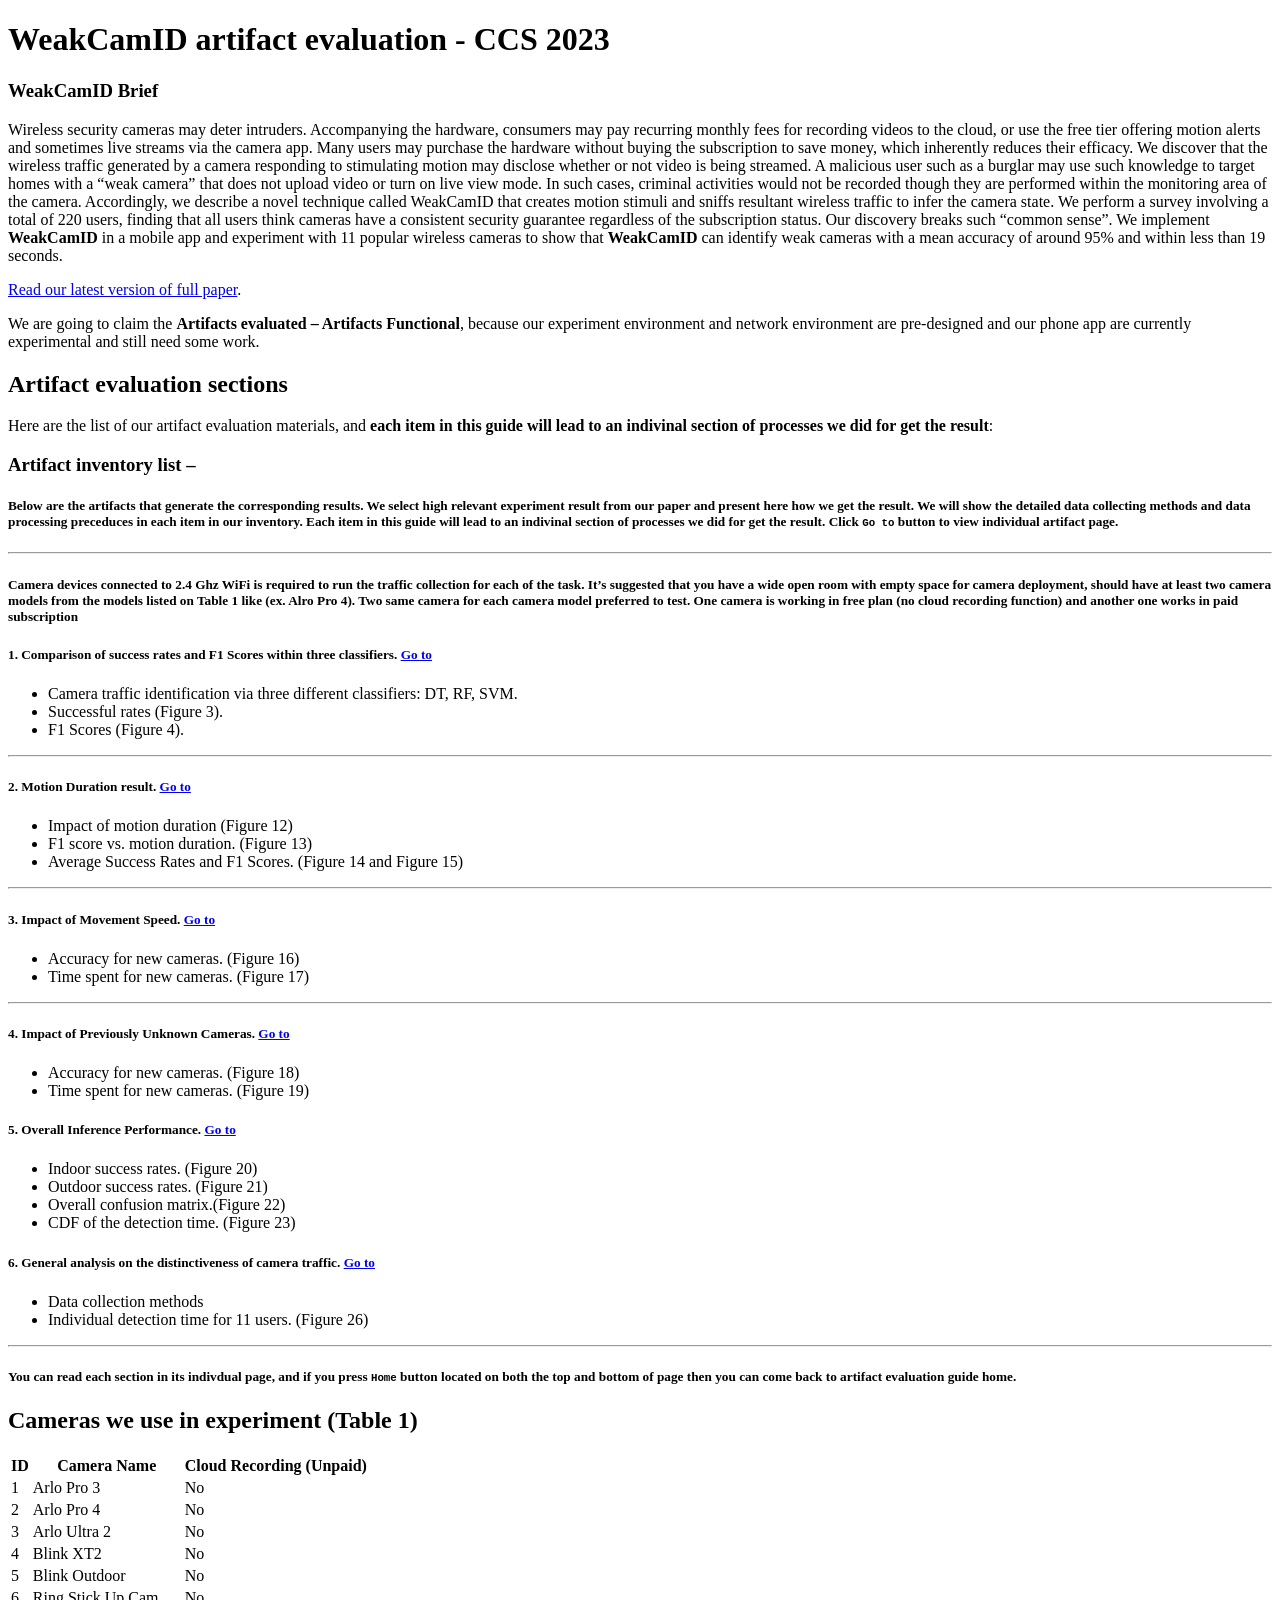
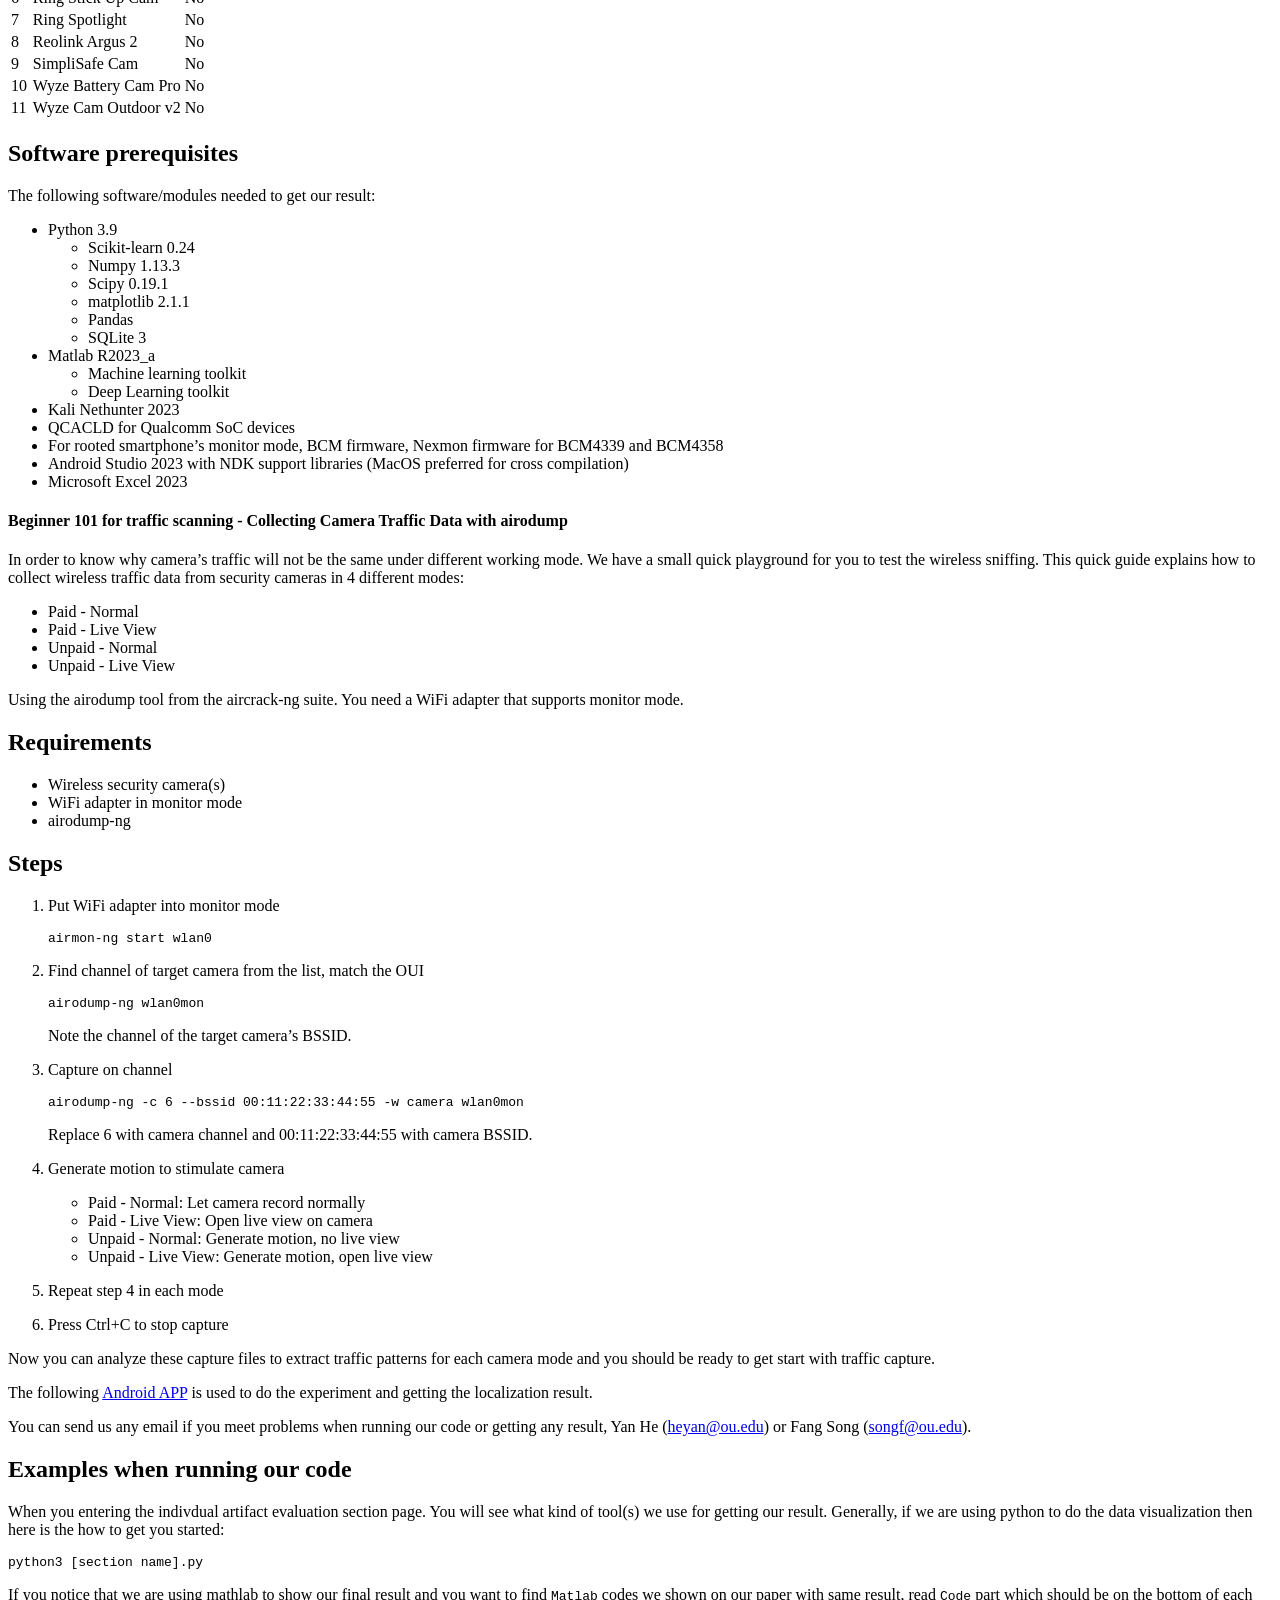
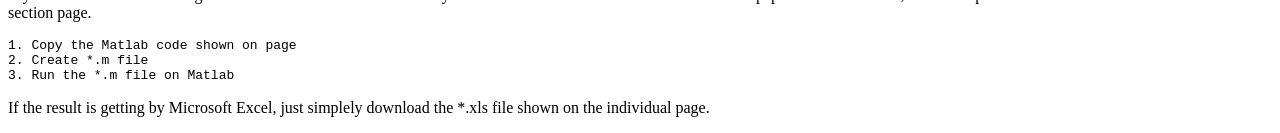
==== index.html @ 0d9e9cbd "Update index.html" ====
﻿<!DOCTYPE html>
<html>

<head>
  <meta charset="utf-8">
  <meta name="viewport" content="width=device-width, initial-scale=1.0">
  <title>index</title>
  <link rel="stylesheet" href="https://stackedit.io/style.css" />
</head>

<body class="stackedit">
  <div class="stackedit__html"><h1 id="weakcamid-artifact-evaluation---ccs-2023">WeakCamID artifact evaluation - CCS 2023</h1>
<h3 id="weakcamid--brief"><strong>WeakCamID</strong>  Brief</h3>
<p>Wireless security cameras may deter intruders. Accompanying the hardware, consumers may pay recurring monthly fees for recording videos to the cloud, or use the free tier offering motion alerts and sometimes live streams via the camera app. Many users may purchase the hardware without buying the subscription to save money, which inherently reduces their efficacy. We discover that the wireless traffic generated by a camera responding to stimulating motion may disclose whether or not video is being streamed. A malicious user such as a burglar may use such knowledge to target homes with a “weak camera” that does not upload video or turn on live view mode. In such cases, criminal activities would not be recorded though they are performed within the monitoring area of the camera. Accordingly, we describe a novel technique called WeakCamID that creates motion stimuli and sniffs resultant wireless traffic to infer the camera state. We perform a survey involving a total of 220 users, finding that all users think cameras have a consistent security guarantee regardless of the subscription status. Our discovery breaks such “common sense”. We implement <strong>WeakCamID</strong> in a mobile app and experiment with 11 popular wireless cameras to show that <strong>WeakCamID</strong> can identify weak cameras with a mean accuracy of around 95% and within less than 19 seconds.</p>
<p><a href="http://weakcamid.info/paper.pdf">Read our latest version of full paper</a>.</p>
<p>We are going to claim the <strong>Artifacts evaluated – Artifacts Functional</strong>, because our experiment environment and network environment are pre-designed and our phone app are currently experimental and still need some work.</p>
<h2 id="artifact-evaluation-sections">Artifact evaluation sections</h2>
<p>Here are the list of our artifact evaluation materials, and <strong>each item in this guide will lead to an indivinal section of processes we did for get the result</strong>:</p>
<h3 id="artifact-inventory-list---">Artifact inventory list –</h3>
<h5 id="below-are-the-artifacts-that-generate-the-corresponding-results.-we-select-high-relevant-experiment-result-from-our-paper-and-present-here-how-we-get-the-result.-we-will-show-the-detailed-data-collecting-methods-and-data-processing-preceduces-in-each-item-in-our-inventory.-each-item-in-this-guide-will-lead-to-an-indivinal-section-of-processes-we-did-for-get-the-result.-click-go-to-button-to-view-individual-artifact-page.">Below are the artifacts that generate the corresponding results. We select high relevant experiment result from our paper and present here how we get the result. We will show the detailed data collecting methods and data processing preceduces in each item in our inventory. <strong>Each item in this guide will lead to an indivinal section of processes we did for get the result</strong>. Click <code>Go to</code> button to view individual artifact page.</h5>
<hr>
<h5 id="camera-devices-connected-to-2.4-ghz-wifi-is-required-to-run-the-traffic-collection-for-each-of-the-task.-its-suggested-that-you-have-a-wide-open-room-with-empty-space-for-camera-deployment-should-have-at-least-two-camera-models-from-the-models-listed-on-table-1-like-ex.-alro-pro-4.--two-same-camera-for-each-camera-model-preferred-to-test.-one-camera-is-working-in-free-plan-no-cloud-recording-function-and-another-one-works-in-paid-subscription">Camera devices connected to 2.4 Ghz WiFi is required to run the traffic collection for each of the task. It’s suggested that you have a wide open room with empty space for camera deployment, should have at least two camera models from the models listed on Table 1 like (ex. Alro Pro 4).  Two same camera for each camera model preferred to test. One camera is working in free plan (no cloud recording function) and another one works in paid subscription</h5>
<h5 id="comparison-of-success-rates-and-f1-scores-within-three-classifiers.-go-to">1. Comparison of success rates and F1 Scores within three classifiers. <a href="https://weakcamid.info/classcompare.html">Go to</a></h5>
<ul>
<li>Camera traffic identification via three different classifiers: DT, RF, SVM.</li>
<li>Successful rates (Figure 3).</li>
<li>F1 Scores (Figure 4).</li>
</ul>
<hr>
<h5 id="motion-duration-result.-go-to">2. Motion Duration result. <a href="https://weakcamid.info/duration.html">Go to</a></h5>
<ul>
<li>Impact of motion duration (Figure 12)</li>
<li>F1 score vs. motion duration. (Figure 13)</li>
<li>Average Success Rates and F1 Scores. (Figure 14 and Figure 15)</li>
</ul>
<hr>
<h5 id="impact-of-movement-speed.-go-to">3. Impact of Movement Speed. <a href="https://weakcamid.info/newcamera.html">Go to</a></h5>
<ul>
<li>Accuracy for new cameras. (Figure 16)</li>
<li>Time spent for new cameras. (Figure 17)</li>
</ul>
<hr>
<h5 id="impact-of-previously-unknown-cameras.-go-to">4. Impact of Previously Unknown Cameras. <a href="https://weakcamid.info/newcamera.html">Go to</a></h5>
<ul>
<li>Accuracy for new cameras. (Figure 18)</li>
<li>Time spent for new cameras. (Figure 19)</li>
</ul>
<h5 id="overall-inference-performance.-go-to">5. Overall Inference Performance. <a href="https://weakcamid.info/overall.html">Go to</a></h5>
<ul>
<li>Indoor success rates. (Figure 20)</li>
<li>Outdoor success rates. (Figure 21)</li>
<li>Overall confusion matrix.(Figure 22)</li>
<li>CDF of the detection time. (Figure 23)</li>
</ul>
<h5 id="general-analysis-on-the-distinctiveness--of-camera-traffic.-go-to">6. General analysis on the distinctiveness  of camera traffic. <a href="https://weakcamid.info/userstudy.html">Go to</a></h5>
<ul>
<li>Data collection methods</li>
<li>Individual detection time for 11 users. (Figure 26)</li>
</ul>
<hr>
<h5 id="you-can-read-each-section-in-its-indivdual-page-and-if-you-press-home-button-located-on-both-the-top-and-bottom-of-page-then-you-can-come-back-to-artifact-evaluation-guide-home.">You can read each section in its indivdual page, and if you press <code>Home</code> button located on both the top and bottom of page then you can come back to artifact evaluation guide home.</h5>
<h2 id="cameras-we-use-in-experiment-table-1">Cameras we use in experiment (Table 1)</h2>

<table>
<thead>
<tr>
<th>ID</th>
<th>Camera Name</th>
<th>Cloud Recording (Unpaid)</th>
</tr>
</thead>
<tbody>
<tr>
<td>1</td>
<td>Arlo Pro 3</td>
<td>No</td>
</tr>
<tr>
<td>2</td>
<td>Arlo Pro 4</td>
<td>No</td>
</tr>
<tr>
<td>3</td>
<td>Arlo Ultra 2</td>
<td>No</td>
</tr>
<tr>
<td>4</td>
<td>Blink XT2</td>
<td>No</td>
</tr>
<tr>
<td>5</td>
<td>Blink Outdoor</td>
<td>No</td>
</tr>
<tr>
<td>6</td>
<td>Ring Stick Up Cam</td>
<td>No</td>
</tr>
<tr>
<td>7</td>
<td>Ring Spotlight</td>
<td>No</td>
</tr>
<tr>
<td>8</td>
<td>Reolink Argus 2</td>
<td>No</td>
</tr>
<tr>
<td>9</td>
<td>SimpliSafe Cam</td>
<td>No</td>
</tr>
<tr>
<td>10</td>
<td>Wyze Battery Cam Pro</td>
<td>No</td>
</tr>
<tr>
<td>11</td>
<td>Wyze Cam Outdoor v2</td>
<td>No</td>
</tr>
</tbody>
</table><h2 id="software-prerequisites">Software prerequisites</h2>
<p>The following software/modules needed to get our result:</p>
<ul>
<li>Python 3.9
<ul>
<li>Scikit-learn 0.24</li>
<li>Numpy 1.13.3</li>
<li>Scipy 0.19.1</li>
<li>matplotlib 2.1.1</li>
<li>Pandas</li>
<li>SQLite 3</li>
</ul>
</li>
<li>Matlab R2023_a
<ul>
<li>Machine learning toolkit</li>
<li>Deep Learning toolkit</li>
</ul>
</li>
<li>Kali Nethunter 2023</li>
<li>QCACLD for Qualcomm SoC devices</li>
<li>For rooted smartphone’s monitor mode, BCM firmware, Nexmon firmware for BCM4339 and BCM4358</li>
<li>Android Studio 2023 with NDK support libraries (MacOS preferred for cross compilation)</li>
<li>Microsoft Excel 2023</li>
</ul>
<h4 id="beginner-101-for-traffic-scanning---collecting-camera-traffic-data-with-airodump">Beginner 101 for traffic scanning - Collecting Camera Traffic Data with airodump</h4>
<p>In order to know why camera’s traffic will not be the same under different working mode. We have a small quick playground for you to test the wireless sniffing. This quick guide explains how to collect wireless traffic data from security cameras in 4 different modes:</p>
<ul>
<li>Paid - Normal</li>
<li>Paid - Live View</li>
<li>Unpaid - Normal</li>
<li>Unpaid - Live View</li>
</ul>
<p>Using the airodump tool from the aircrack-ng suite. You need a WiFi adapter that supports monitor mode.</p>
<h2 id="requirements">Requirements</h2>
<ul>
<li>Wireless security camera(s)</li>
<li>WiFi adapter in monitor mode</li>
<li>airodump-ng</li>
</ul>
<h2 id="steps">Steps</h2>
<ol>
<li>
<p>Put WiFi adapter into monitor mode</p>
<pre class=" language-bash"><code class="prism  language-bash">airmon-ng start wlan0
</code></pre>
</li>
<li>
<p>Find channel of target camera from the list, match the OUI</p>
<pre class=" language-bash"><code class="prism  language-bash">airodump-ng wlan0mon
</code></pre>
<p>Note the channel of the target camera’s BSSID.</p>
</li>
<li>
<p>Capture on channel</p>
<pre class=" language-bash"><code class="prism  language-bash">airodump-ng -c 6 --bssid 00:11:22:33:44:55 -w camera wlan0mon
</code></pre>
<p>Replace 6 with camera channel and 00:11:22:33:44:55 with camera BSSID.</p>
</li>
<li>
<p>Generate motion to stimulate camera</p>
<ul>
<li>Paid - Normal: Let camera record normally</li>
<li>Paid - Live View: Open live view on camera</li>
<li>Unpaid - Normal: Generate motion, no live view</li>
<li>Unpaid - Live View: Generate motion, open live view</li>
</ul>
</li>
<li>
<p>Repeat step 4 in each mode</p>
</li>
<li>
<p>Press Ctrl+C to stop capture</p>
</li>
</ol>
<p>Now you can analyze these capture files to extract traffic patterns for each camera mode and you should be ready to get start with traffic capture.</p>
<p>The following <a href="http://weakcamid.info/app.html">Android APP</a> is used to do the experiment and getting the localization result.</p>
<p>You can send us any email if you meet problems when running our code or getting any result, Yan He (<a href="mailto:heyan@ou.edu">heyan@ou.edu</a>) or Fang Song (<a href="mailto:songf@ou.edu">songf@ou.edu</a>).</p>
<h2 id="examples-when-running-our-code">Examples when running our code</h2>
<p>When you entering the indivdual artifact evaluation section page. You will see what kind of tool(s) we use for getting our result. Generally, if we are using python to do the data visualization then here is the how to get you started:</p>
<pre class=" language-python"><code class="prism  language-python">python3 <span class="token punctuation">[</span>section name<span class="token punctuation">]</span><span class="token punctuation">.</span>py 
</code></pre>
<p>If you notice that we are using mathlab to show our final result and you want to  find <code>Matlab</code>  codes we shown on our paper with same result, read <code>Code</code> part which should be on the bottom of each section page.</p>
<pre><code>1. Copy the Matlab code shown on page
2. Create *.m file
3. Run the *.m file on Matlab
</code></pre>
<p>If the result is getting by Microsoft Excel, just simplely download the *.xls file shown on the individual page.</p>
</div>
</body>

</html>
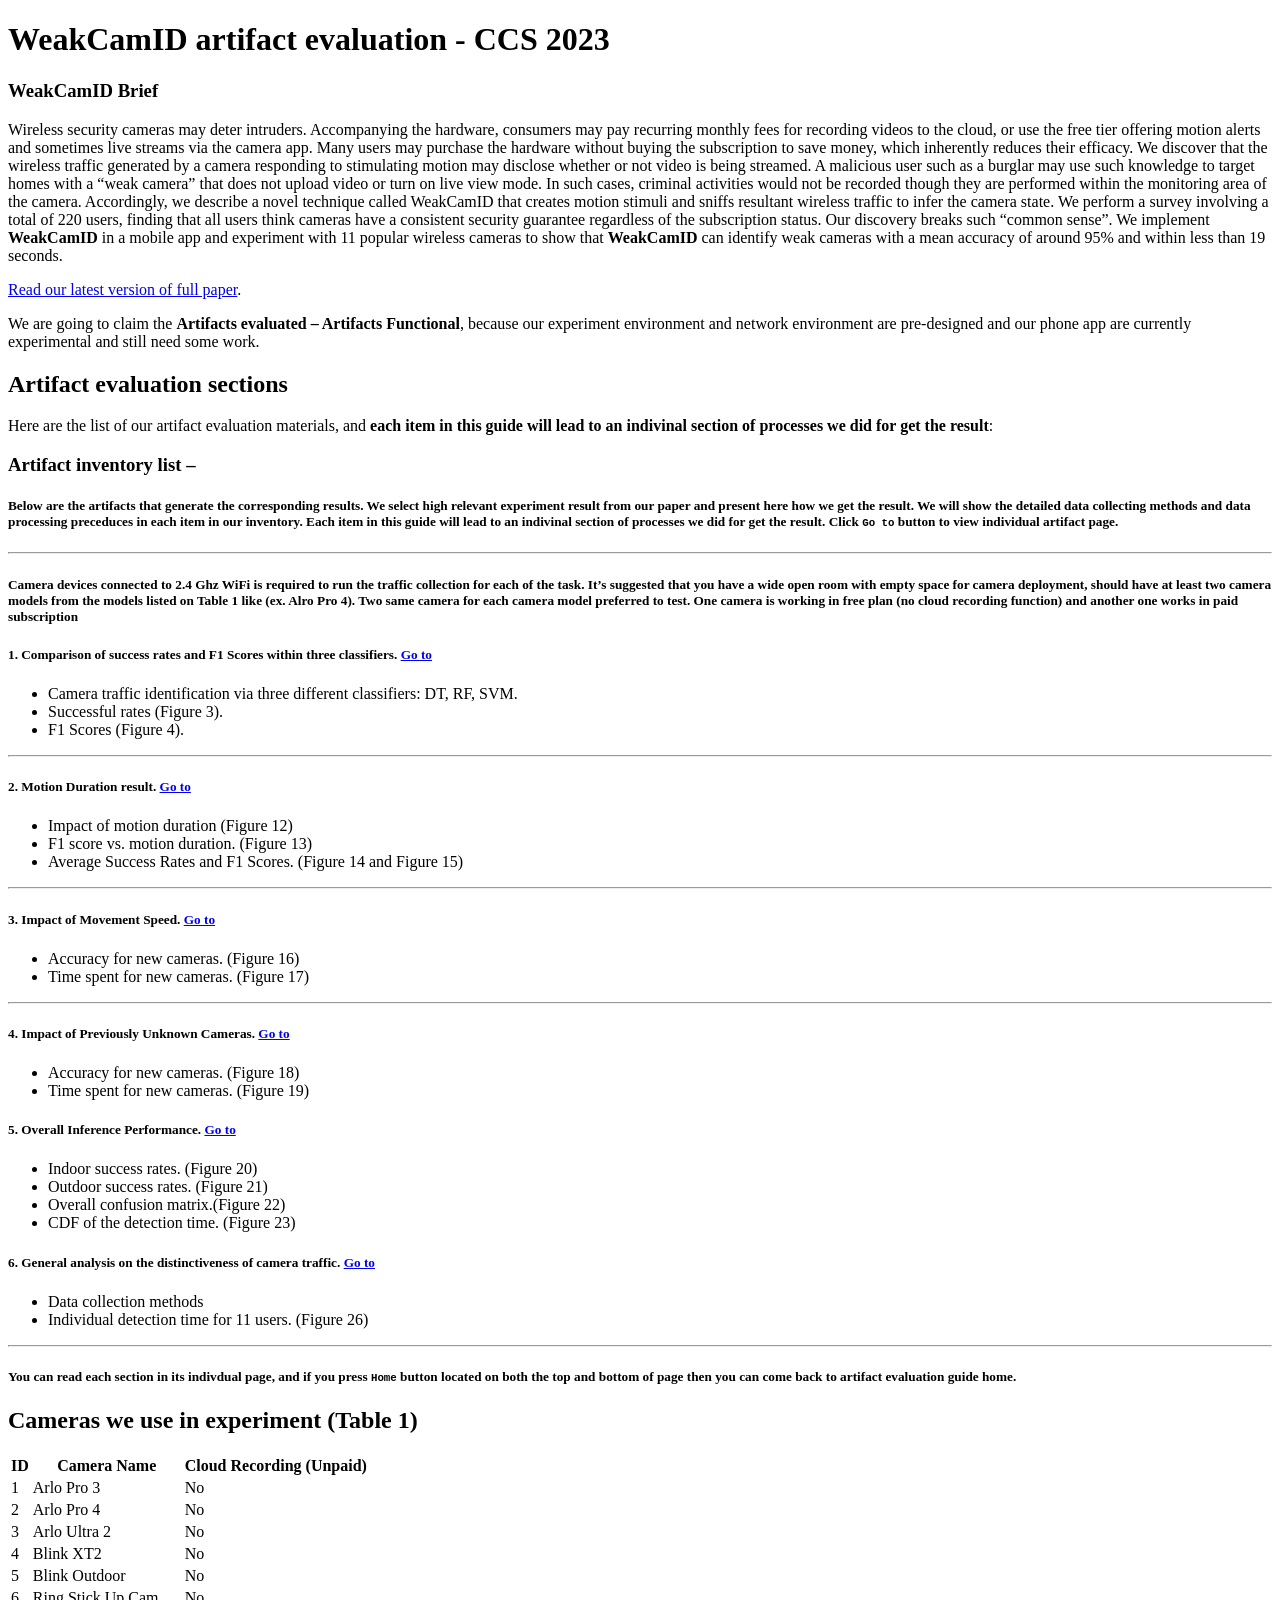
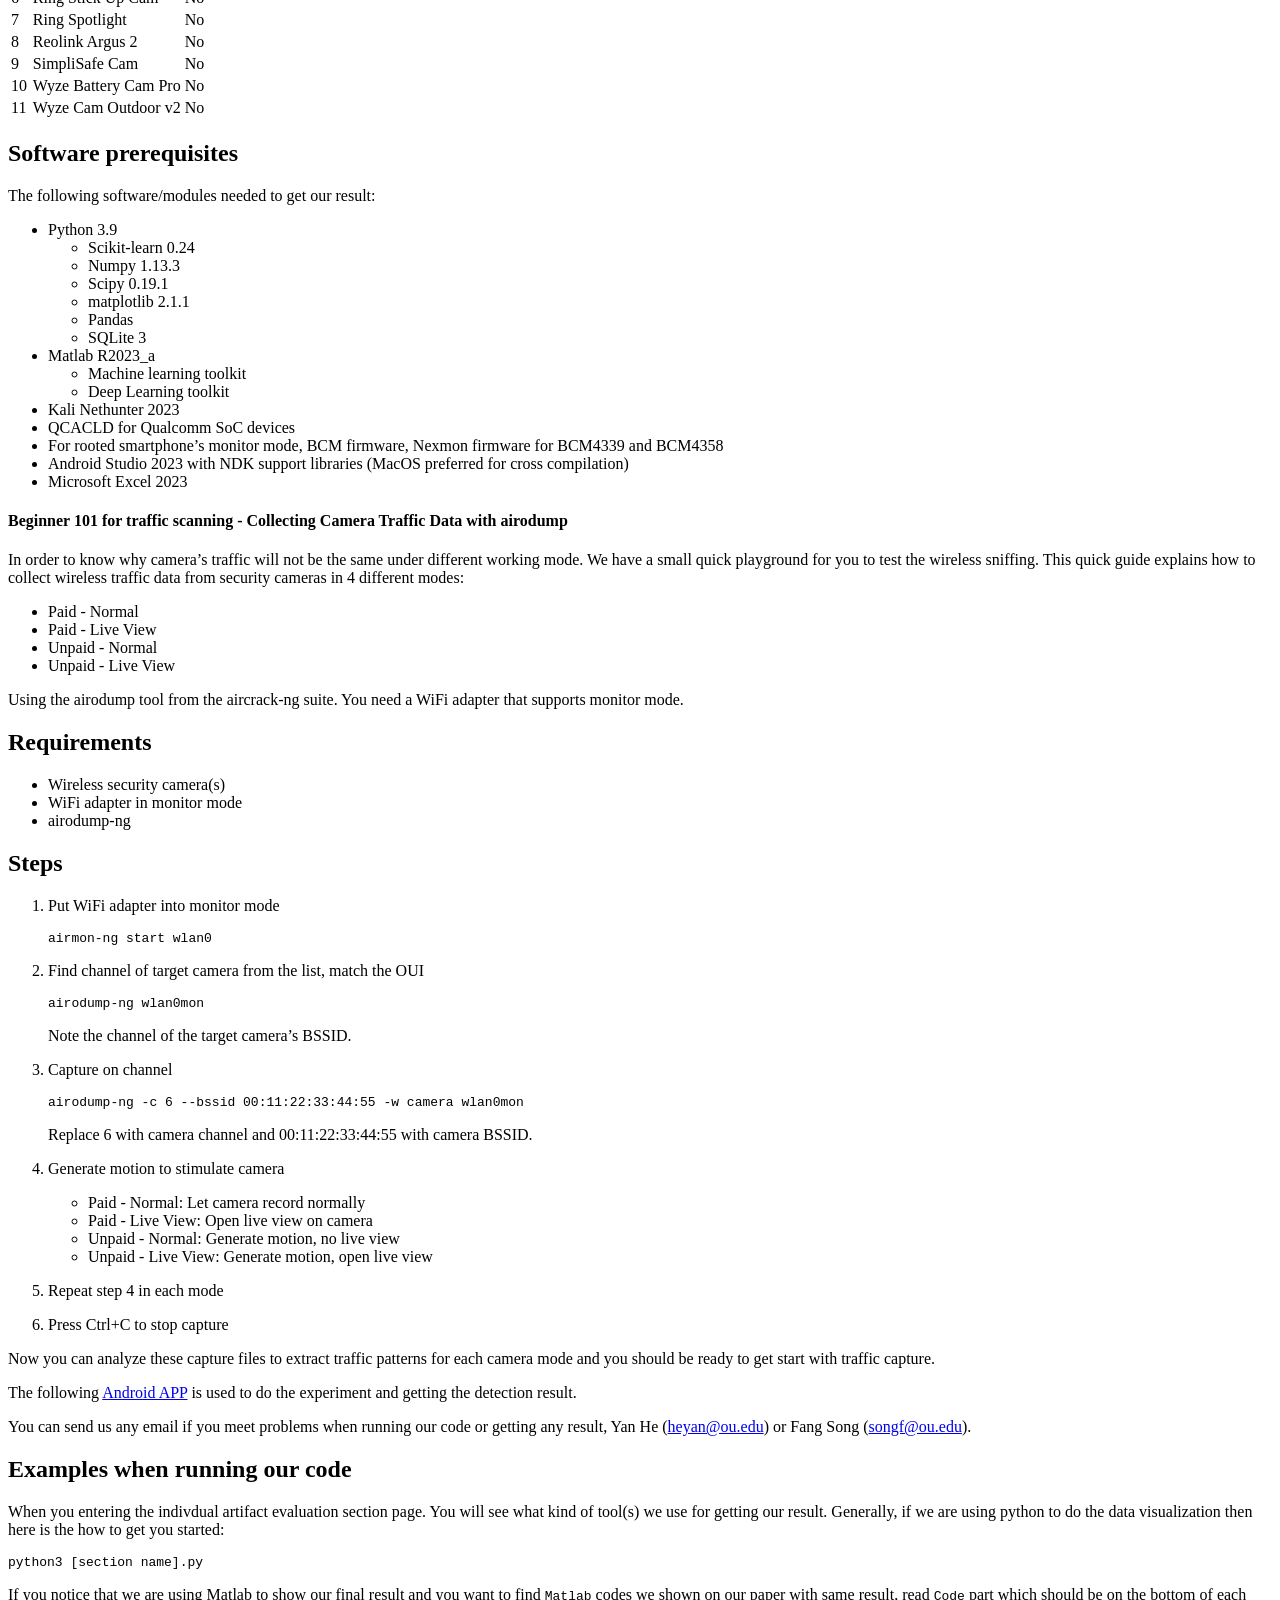
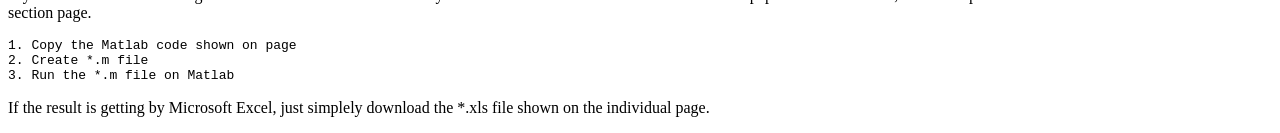
==== commit 08b2a658: "fix typos" ====
--- a/index.html
+++ b/index.html
@@ -202,13 +202,13 @@
 </li>
 </ol>
 <p>Now you can analyze these capture files to extract traffic patterns for each camera mode and you should be ready to get start with traffic capture.</p>
-<p>The following <a href="http://weakcamid.info/app.html">Android APP</a> is used to do the experiment and getting the localization result.</p>
+<p>The following <a href="http://weakcamid.info/app.html">Android APP</a> is used to do the experiment and getting the detection result.</p>
 <p>You can send us any email if you meet problems when running our code or getting any result, Yan He (<a href="mailto:heyan@ou.edu">heyan@ou.edu</a>) or Fang Song (<a href="mailto:songf@ou.edu">songf@ou.edu</a>).</p>
 <h2 id="examples-when-running-our-code">Examples when running our code</h2>
 <p>When you entering the indivdual artifact evaluation section page. You will see what kind of tool(s) we use for getting our result. Generally, if we are using python to do the data visualization then here is the how to get you started:</p>
 <pre class=" language-python"><code class="prism  language-python">python3 <span class="token punctuation">[</span>section name<span class="token punctuation">]</span><span class="token punctuation">.</span>py 
 </code></pre>
-<p>If you notice that we are using mathlab to show our final result and you want to  find <code>Matlab</code>  codes we shown on our paper with same result, read <code>Code</code> part which should be on the bottom of each section page.</p>
+<p>If you notice that we are using Matlab to show our final result and you want to  find <code>Matlab</code>  codes we shown on our paper with same result, read <code>Code</code> part which should be on the bottom of each section page.</p>
 <pre><code>1. Copy the Matlab code shown on page
 2. Create *.m file
 3. Run the *.m file on Matlab
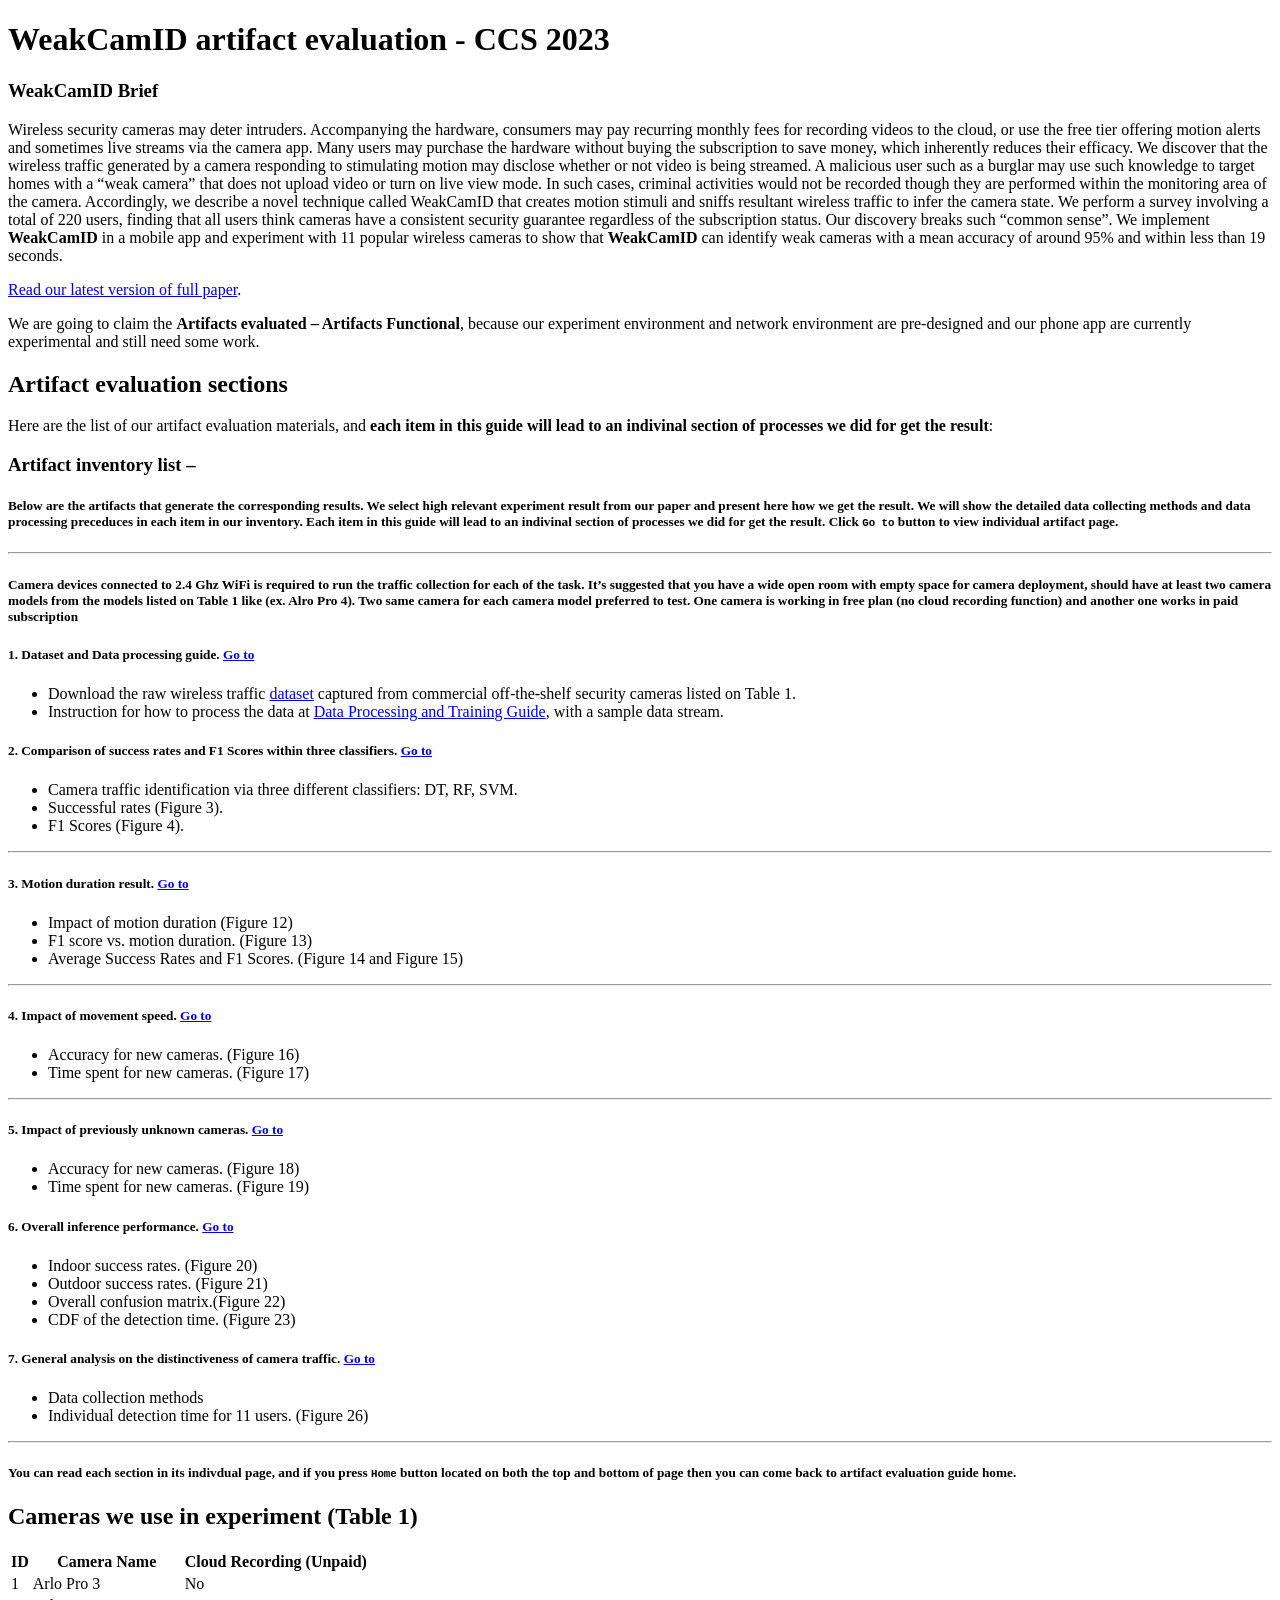
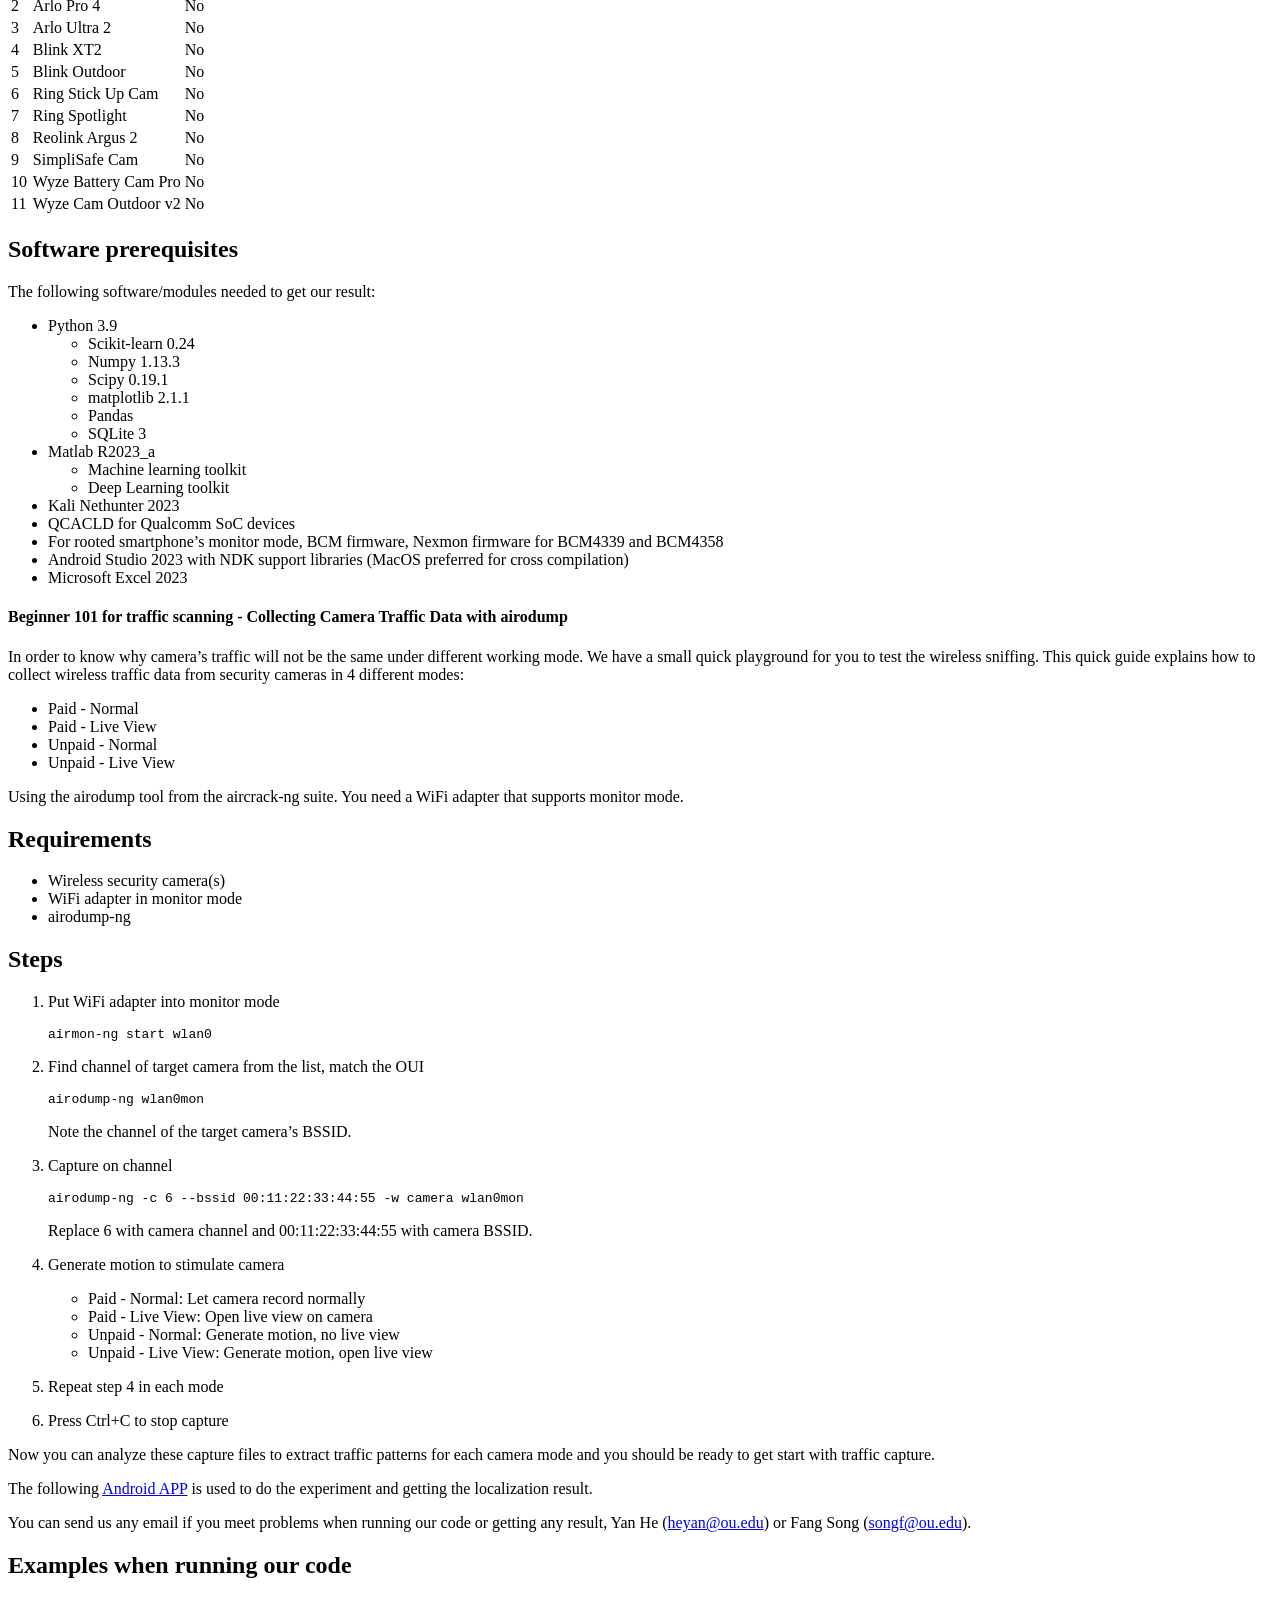
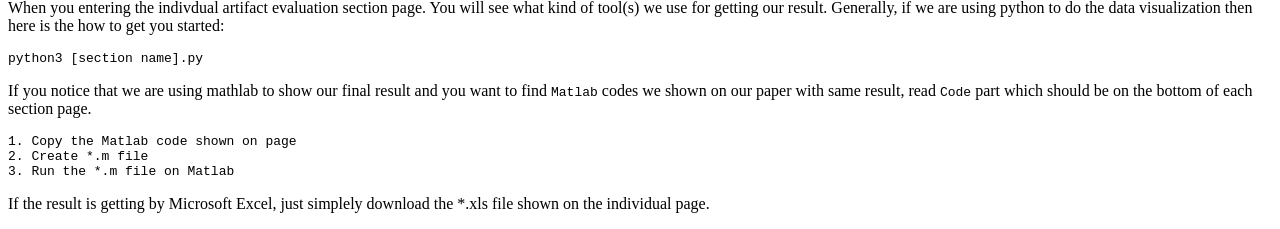
==== commit 616f3c0b: "Update index.html" ====
--- a/index.html
+++ b/index.html
@@ -20,39 +20,44 @@
 <h5 id="below-are-the-artifacts-that-generate-the-corresponding-results.-we-select-high-relevant-experiment-result-from-our-paper-and-present-here-how-we-get-the-result.-we-will-show-the-detailed-data-collecting-methods-and-data-processing-preceduces-in-each-item-in-our-inventory.-each-item-in-this-guide-will-lead-to-an-indivinal-section-of-processes-we-did-for-get-the-result.-click-go-to-button-to-view-individual-artifact-page.">Below are the artifacts that generate the corresponding results. We select high relevant experiment result from our paper and present here how we get the result. We will show the detailed data collecting methods and data processing preceduces in each item in our inventory. <strong>Each item in this guide will lead to an indivinal section of processes we did for get the result</strong>. Click <code>Go to</code> button to view individual artifact page.</h5>
 <hr>
 <h5 id="camera-devices-connected-to-2.4-ghz-wifi-is-required-to-run-the-traffic-collection-for-each-of-the-task.-its-suggested-that-you-have-a-wide-open-room-with-empty-space-for-camera-deployment-should-have-at-least-two-camera-models-from-the-models-listed-on-table-1-like-ex.-alro-pro-4.--two-same-camera-for-each-camera-model-preferred-to-test.-one-camera-is-working-in-free-plan-no-cloud-recording-function-and-another-one-works-in-paid-subscription">Camera devices connected to 2.4 Ghz WiFi is required to run the traffic collection for each of the task. It’s suggested that you have a wide open room with empty space for camera deployment, should have at least two camera models from the models listed on Table 1 like (ex. Alro Pro 4).  Two same camera for each camera model preferred to test. One camera is working in free plan (no cloud recording function) and another one works in paid subscription</h5>
-<h5 id="comparison-of-success-rates-and-f1-scores-within-three-classifiers.-go-to">1. Comparison of success rates and F1 Scores within three classifiers. <a href="https://weakcamid.info/classcompare.html">Go to</a></h5>
+<h5 id="dataset-and-data-processing-guide.-go-to">1. Dataset and Data processing guide. <a href="https://weakcamid.info/dataprocessing.html">Go to</a></h5>
+<ul>
+<li>Download the raw wireless traffic <a href="https://weakcamid.info/rawdata.zip">dataset</a> captured from commercial off-the-shelf security cameras listed on Table 1.</li>
+<li>Instruction for how to process the data at <a href="https://weakcamid.info/dataprocessing.html">Data Processing and Training Guide</a>, with a sample data stream.</li>
+</ul>
+<h5 id="comparison-of-success-rates-and-f1-scores-within-three-classifiers.-go-to">2. Comparison of success rates and F1 Scores within three classifiers. <a href="https://weakcamid.info/classcompare.html">Go to</a></h5>
 <ul>
 <li>Camera traffic identification via three different classifiers: DT, RF, SVM.</li>
 <li>Successful rates (Figure 3).</li>
 <li>F1 Scores (Figure 4).</li>
 </ul>
 <hr>
-<h5 id="motion-duration-result.-go-to">2. Motion Duration result. <a href="https://weakcamid.info/duration.html">Go to</a></h5>
+<h5 id="motion-duration-result.-go-to">3. Motion duration result. <a href="https://weakcamid.info/duration.html">Go to</a></h5>
 <ul>
 <li>Impact of motion duration (Figure 12)</li>
 <li>F1 score vs. motion duration. (Figure 13)</li>
 <li>Average Success Rates and F1 Scores. (Figure 14 and Figure 15)</li>
 </ul>
 <hr>
-<h5 id="impact-of-movement-speed.-go-to">3. Impact of Movement Speed. <a href="https://weakcamid.info/newcamera.html">Go to</a></h5>
+<h5 id="impact-of-movement-speed.-go-to">4. Impact of movement speed. <a href="https://weakcamid.info/newcamera.html">Go to</a></h5>
 <ul>
 <li>Accuracy for new cameras. (Figure 16)</li>
 <li>Time spent for new cameras. (Figure 17)</li>
 </ul>
 <hr>
-<h5 id="impact-of-previously-unknown-cameras.-go-to">4. Impact of Previously Unknown Cameras. <a href="https://weakcamid.info/newcamera.html">Go to</a></h5>
+<h5 id="impact-of-previously-unknown-cameras.-go-to">5. Impact of previously unknown cameras. <a href="https://weakcamid.info/newcamera.html">Go to</a></h5>
 <ul>
 <li>Accuracy for new cameras. (Figure 18)</li>
 <li>Time spent for new cameras. (Figure 19)</li>
 </ul>
-<h5 id="overall-inference-performance.-go-to">5. Overall Inference Performance. <a href="https://weakcamid.info/overall.html">Go to</a></h5>
+<h5 id="overall-inference-performance.-go-to">6. Overall inference performance. <a href="https://weakcamid.info/overall.html">Go to</a></h5>
 <ul>
 <li>Indoor success rates. (Figure 20)</li>
 <li>Outdoor success rates. (Figure 21)</li>
 <li>Overall confusion matrix.(Figure 22)</li>
 <li>CDF of the detection time. (Figure 23)</li>
 </ul>
-<h5 id="general-analysis-on-the-distinctiveness--of-camera-traffic.-go-to">6. General analysis on the distinctiveness  of camera traffic. <a href="https://weakcamid.info/userstudy.html">Go to</a></h5>
+<h5 id="general-analysis-on-the-distinctiveness-of-camera-traffic.-go-to">7. General analysis on the distinctiveness of camera traffic. <a href="https://weakcamid.info/userstudy.html">Go to</a></h5>
 <ul>
 <li>Data collection methods</li>
 <li>Individual detection time for 11 users. (Figure 26)</li>
@@ -202,13 +207,13 @@
 </li>
 </ol>
 <p>Now you can analyze these capture files to extract traffic patterns for each camera mode and you should be ready to get start with traffic capture.</p>
-<p>The following <a href="http://weakcamid.info/app.html">Android APP</a> is used to do the experiment and getting the detection result.</p>
+<p>The following <a href="http://weakcamid.info/app.html">Android APP</a> is used to do the experiment and getting the localization result.</p>
 <p>You can send us any email if you meet problems when running our code or getting any result, Yan He (<a href="mailto:heyan@ou.edu">heyan@ou.edu</a>) or Fang Song (<a href="mailto:songf@ou.edu">songf@ou.edu</a>).</p>
 <h2 id="examples-when-running-our-code">Examples when running our code</h2>
 <p>When you entering the indivdual artifact evaluation section page. You will see what kind of tool(s) we use for getting our result. Generally, if we are using python to do the data visualization then here is the how to get you started:</p>
 <pre class=" language-python"><code class="prism  language-python">python3 <span class="token punctuation">[</span>section name<span class="token punctuation">]</span><span class="token punctuation">.</span>py 
 </code></pre>
-<p>If you notice that we are using Matlab to show our final result and you want to  find <code>Matlab</code>  codes we shown on our paper with same result, read <code>Code</code> part which should be on the bottom of each section page.</p>
+<p>If you notice that we are using mathlab to show our final result and you want to  find <code>Matlab</code>  codes we shown on our paper with same result, read <code>Code</code> part which should be on the bottom of each section page.</p>
 <pre><code>1. Copy the Matlab code shown on page
 2. Create *.m file
 3. Run the *.m file on Matlab
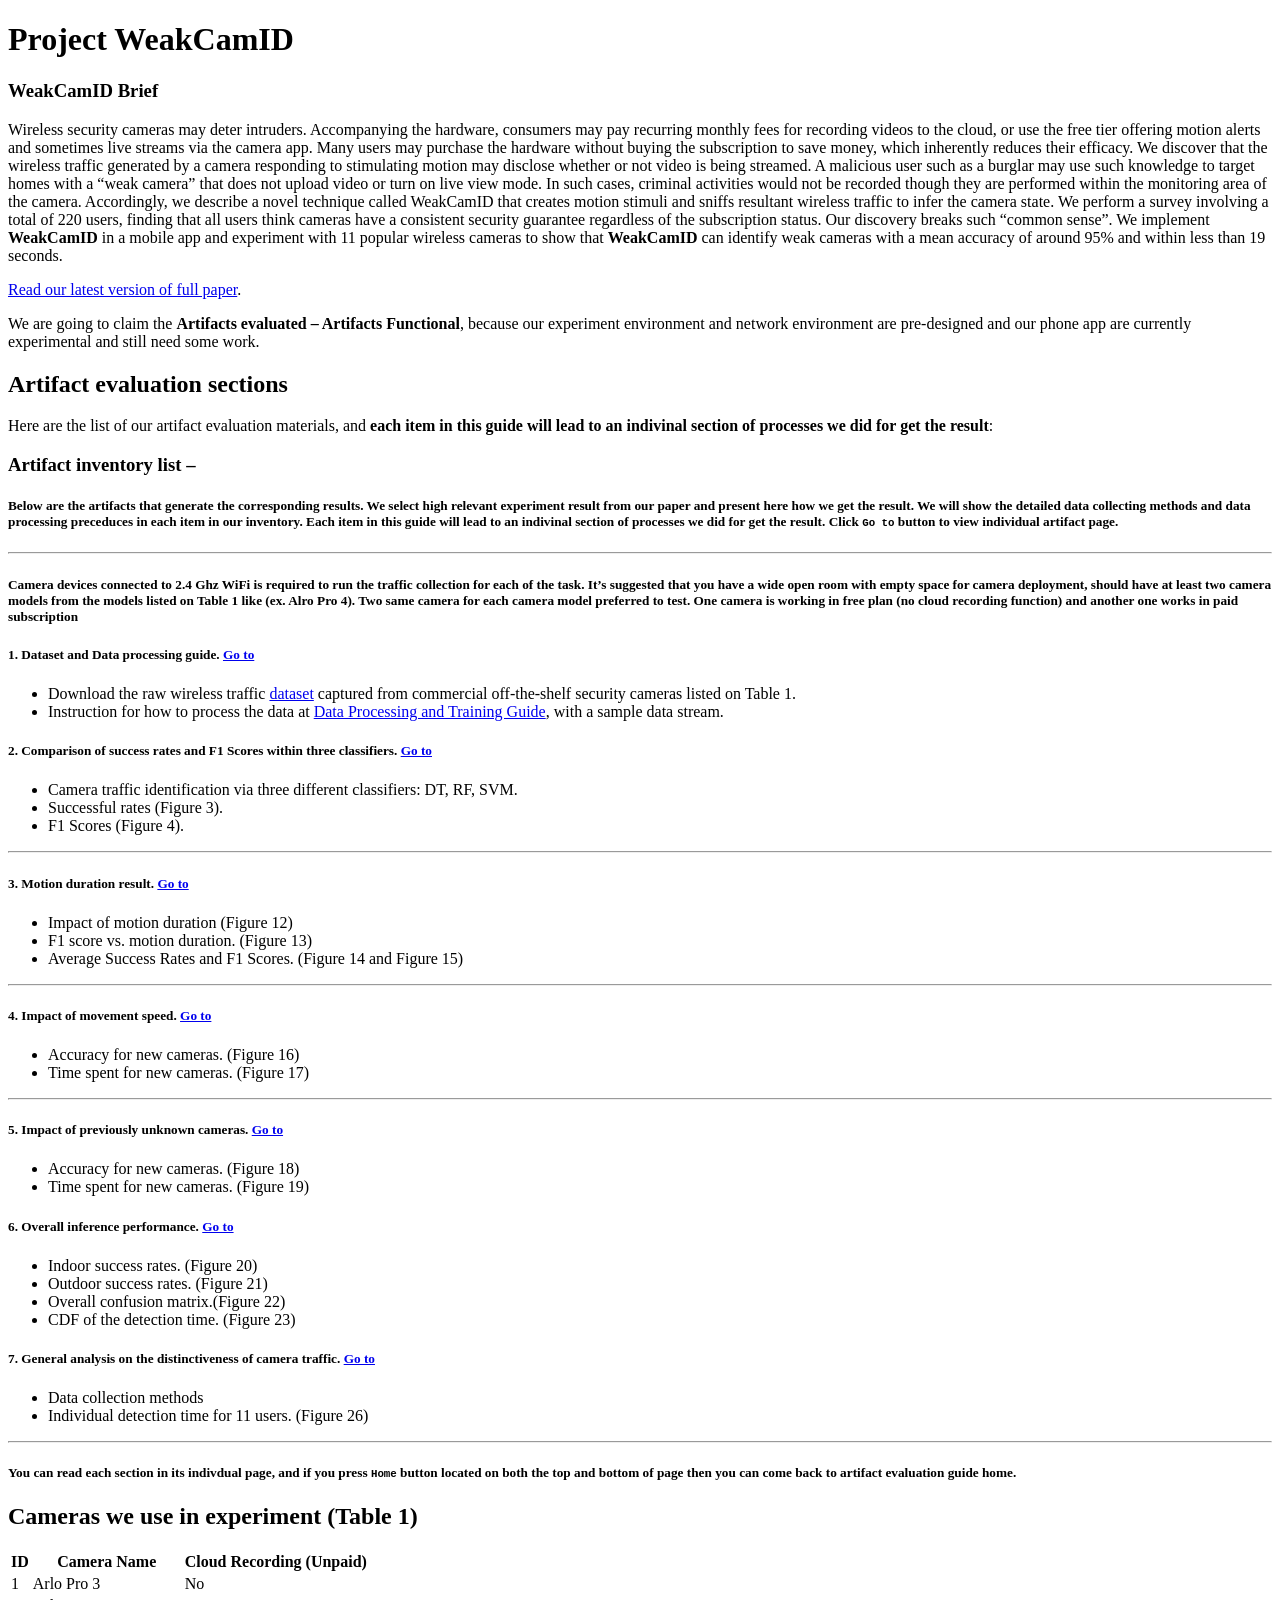
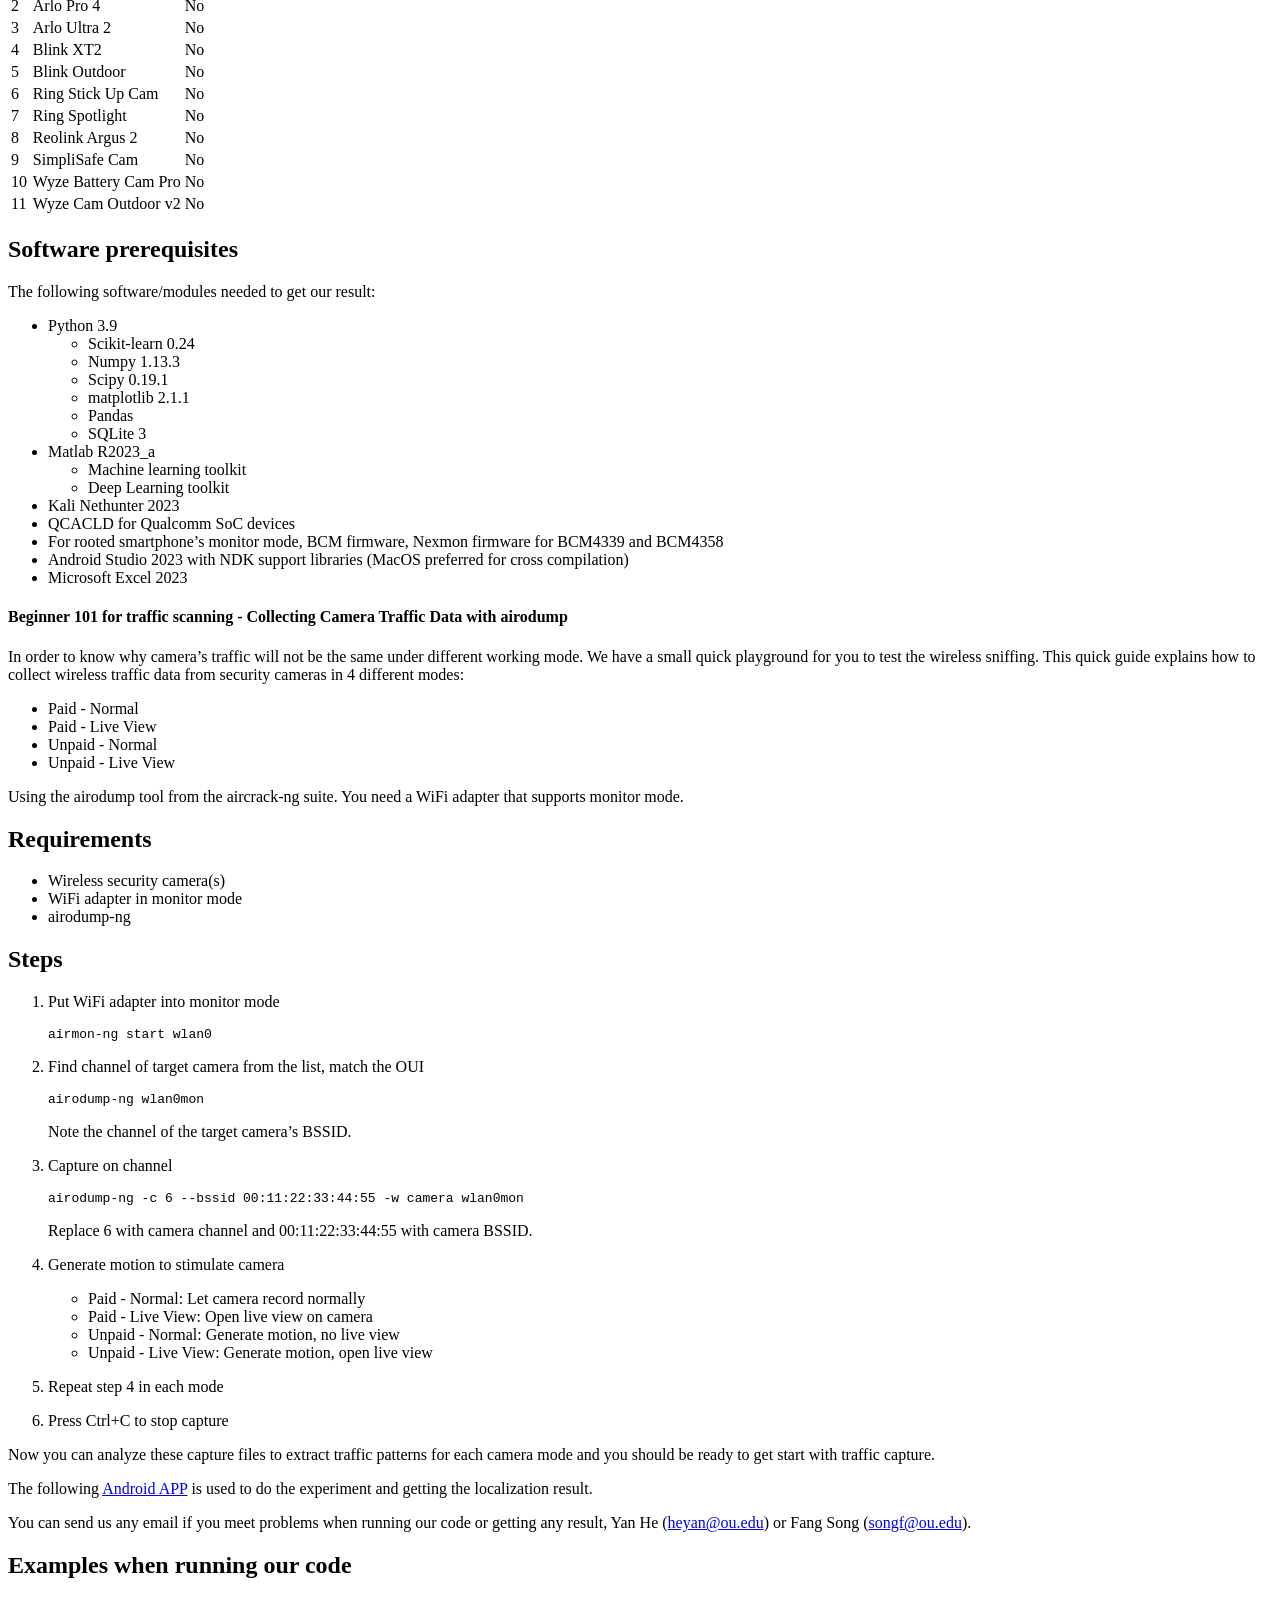
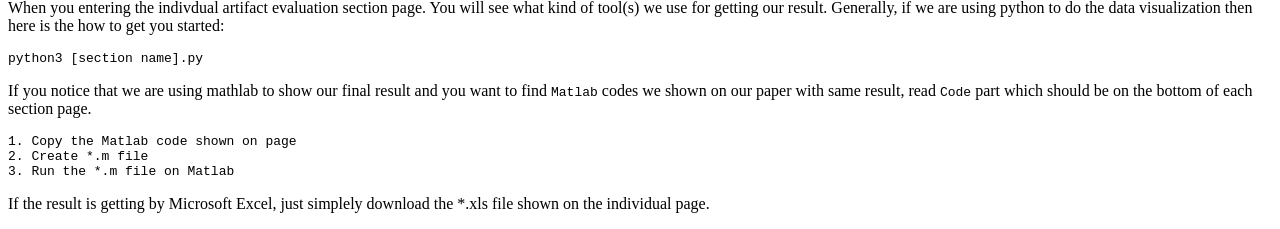
==== commit 21b697df: "Update index.html" ====
--- a/index.html
+++ b/index.html
@@ -9,7 +9,7 @@
 </head>
 
 <body class="stackedit">
-  <div class="stackedit__html"><h1 id="weakcamid-artifact-evaluation---ccs-2023">WeakCamID artifact evaluation - CCS 2023</h1>
+  <div class="stackedit__html"><h1 id="weakcamid-artifact-evaluation---ccs-2023">Project WeakCamID</h1>
 <h3 id="weakcamid--brief"><strong>WeakCamID</strong>  Brief</h3>
 <p>Wireless security cameras may deter intruders. Accompanying the hardware, consumers may pay recurring monthly fees for recording videos to the cloud, or use the free tier offering motion alerts and sometimes live streams via the camera app. Many users may purchase the hardware without buying the subscription to save money, which inherently reduces their efficacy. We discover that the wireless traffic generated by a camera responding to stimulating motion may disclose whether or not video is being streamed. A malicious user such as a burglar may use such knowledge to target homes with a “weak camera” that does not upload video or turn on live view mode. In such cases, criminal activities would not be recorded though they are performed within the monitoring area of the camera. Accordingly, we describe a novel technique called WeakCamID that creates motion stimuli and sniffs resultant wireless traffic to infer the camera state. We perform a survey involving a total of 220 users, finding that all users think cameras have a consistent security guarantee regardless of the subscription status. Our discovery breaks such “common sense”. We implement <strong>WeakCamID</strong> in a mobile app and experiment with 11 popular wireless cameras to show that <strong>WeakCamID</strong> can identify weak cameras with a mean accuracy of around 95% and within less than 19 seconds.</p>
 <p><a href="http://weakcamid.info/paper.pdf">Read our latest version of full paper</a>.</p>
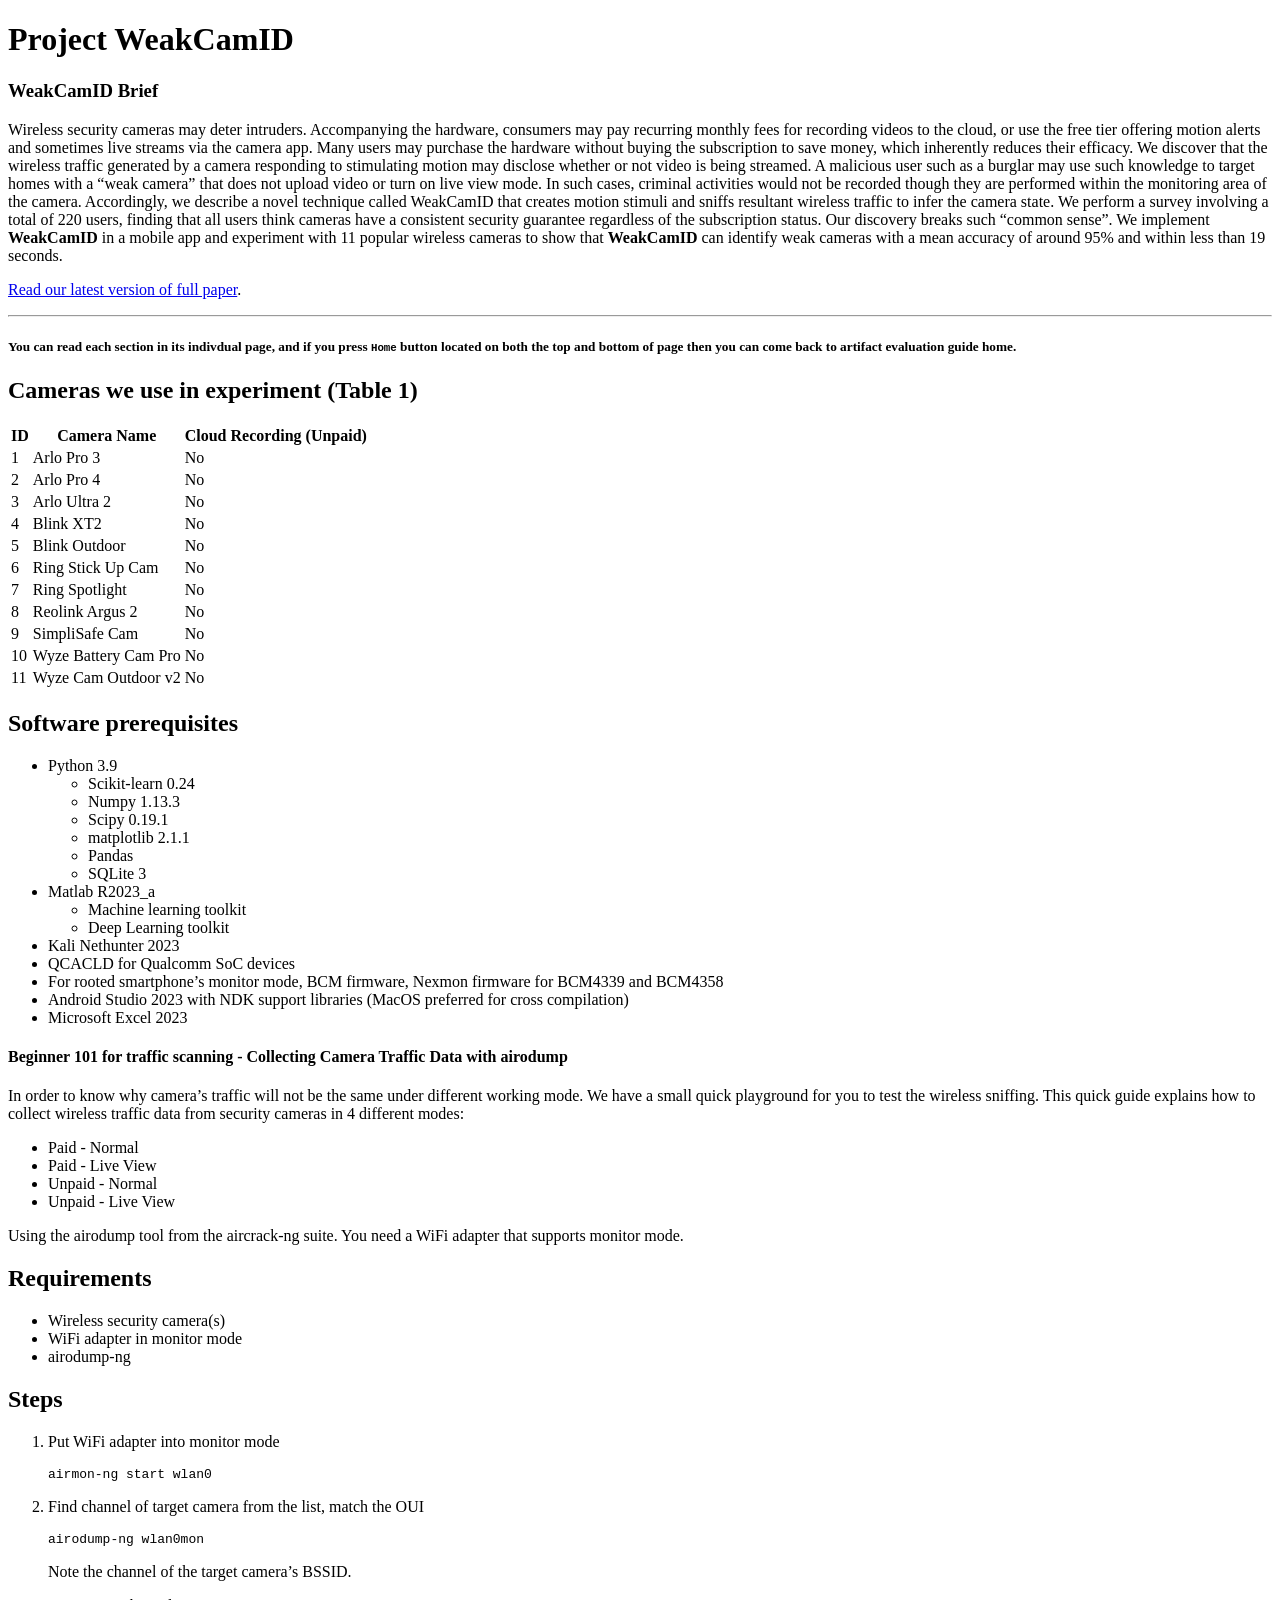
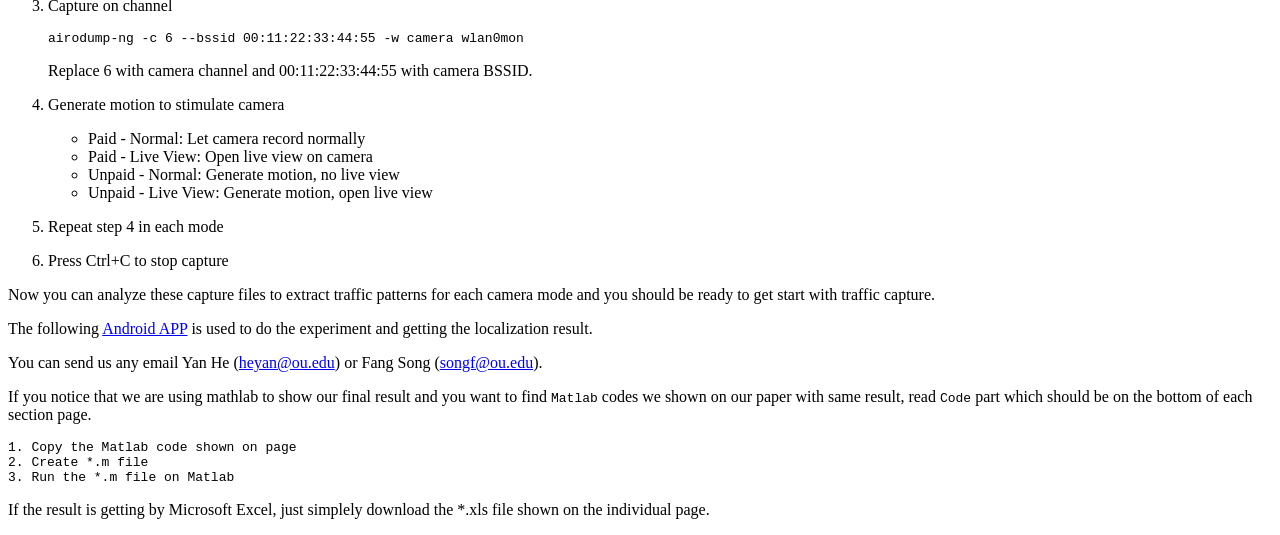
==== commit 8eea5a8a: "Update index.html" ====
--- a/index.html
+++ b/index.html
@@ -13,55 +13,7 @@
 <h3 id="weakcamid--brief"><strong>WeakCamID</strong>  Brief</h3>
 <p>Wireless security cameras may deter intruders. Accompanying the hardware, consumers may pay recurring monthly fees for recording videos to the cloud, or use the free tier offering motion alerts and sometimes live streams via the camera app. Many users may purchase the hardware without buying the subscription to save money, which inherently reduces their efficacy. We discover that the wireless traffic generated by a camera responding to stimulating motion may disclose whether or not video is being streamed. A malicious user such as a burglar may use such knowledge to target homes with a “weak camera” that does not upload video or turn on live view mode. In such cases, criminal activities would not be recorded though they are performed within the monitoring area of the camera. Accordingly, we describe a novel technique called WeakCamID that creates motion stimuli and sniffs resultant wireless traffic to infer the camera state. We perform a survey involving a total of 220 users, finding that all users think cameras have a consistent security guarantee regardless of the subscription status. Our discovery breaks such “common sense”. We implement <strong>WeakCamID</strong> in a mobile app and experiment with 11 popular wireless cameras to show that <strong>WeakCamID</strong> can identify weak cameras with a mean accuracy of around 95% and within less than 19 seconds.</p>
 <p><a href="http://weakcamid.info/paper.pdf">Read our latest version of full paper</a>.</p>
-<p>We are going to claim the <strong>Artifacts evaluated – Artifacts Functional</strong>, because our experiment environment and network environment are pre-designed and our phone app are currently experimental and still need some work.</p>
-<h2 id="artifact-evaluation-sections">Artifact evaluation sections</h2>
-<p>Here are the list of our artifact evaluation materials, and <strong>each item in this guide will lead to an indivinal section of processes we did for get the result</strong>:</p>
-<h3 id="artifact-inventory-list---">Artifact inventory list –</h3>
-<h5 id="below-are-the-artifacts-that-generate-the-corresponding-results.-we-select-high-relevant-experiment-result-from-our-paper-and-present-here-how-we-get-the-result.-we-will-show-the-detailed-data-collecting-methods-and-data-processing-preceduces-in-each-item-in-our-inventory.-each-item-in-this-guide-will-lead-to-an-indivinal-section-of-processes-we-did-for-get-the-result.-click-go-to-button-to-view-individual-artifact-page.">Below are the artifacts that generate the corresponding results. We select high relevant experiment result from our paper and present here how we get the result. We will show the detailed data collecting methods and data processing preceduces in each item in our inventory. <strong>Each item in this guide will lead to an indivinal section of processes we did for get the result</strong>. Click <code>Go to</code> button to view individual artifact page.</h5>
-<hr>
-<h5 id="camera-devices-connected-to-2.4-ghz-wifi-is-required-to-run-the-traffic-collection-for-each-of-the-task.-its-suggested-that-you-have-a-wide-open-room-with-empty-space-for-camera-deployment-should-have-at-least-two-camera-models-from-the-models-listed-on-table-1-like-ex.-alro-pro-4.--two-same-camera-for-each-camera-model-preferred-to-test.-one-camera-is-working-in-free-plan-no-cloud-recording-function-and-another-one-works-in-paid-subscription">Camera devices connected to 2.4 Ghz WiFi is required to run the traffic collection for each of the task. It’s suggested that you have a wide open room with empty space for camera deployment, should have at least two camera models from the models listed on Table 1 like (ex. Alro Pro 4).  Two same camera for each camera model preferred to test. One camera is working in free plan (no cloud recording function) and another one works in paid subscription</h5>
-<h5 id="dataset-and-data-processing-guide.-go-to">1. Dataset and Data processing guide. <a href="https://weakcamid.info/dataprocessing.html">Go to</a></h5>
-<ul>
-<li>Download the raw wireless traffic <a href="https://weakcamid.info/rawdata.zip">dataset</a> captured from commercial off-the-shelf security cameras listed on Table 1.</li>
-<li>Instruction for how to process the data at <a href="https://weakcamid.info/dataprocessing.html">Data Processing and Training Guide</a>, with a sample data stream.</li>
-</ul>
-<h5 id="comparison-of-success-rates-and-f1-scores-within-three-classifiers.-go-to">2. Comparison of success rates and F1 Scores within three classifiers. <a href="https://weakcamid.info/classcompare.html">Go to</a></h5>
-<ul>
-<li>Camera traffic identification via three different classifiers: DT, RF, SVM.</li>
-<li>Successful rates (Figure 3).</li>
-<li>F1 Scores (Figure 4).</li>
-</ul>
-<hr>
-<h5 id="motion-duration-result.-go-to">3. Motion duration result. <a href="https://weakcamid.info/duration.html">Go to</a></h5>
-<ul>
-<li>Impact of motion duration (Figure 12)</li>
-<li>F1 score vs. motion duration. (Figure 13)</li>
-<li>Average Success Rates and F1 Scores. (Figure 14 and Figure 15)</li>
-</ul>
-<hr>
-<h5 id="impact-of-movement-speed.-go-to">4. Impact of movement speed. <a href="https://weakcamid.info/newcamera.html">Go to</a></h5>
-<ul>
-<li>Accuracy for new cameras. (Figure 16)</li>
-<li>Time spent for new cameras. (Figure 17)</li>
-</ul>
-<hr>
-<h5 id="impact-of-previously-unknown-cameras.-go-to">5. Impact of previously unknown cameras. <a href="https://weakcamid.info/newcamera.html">Go to</a></h5>
-<ul>
-<li>Accuracy for new cameras. (Figure 18)</li>
-<li>Time spent for new cameras. (Figure 19)</li>
-</ul>
-<h5 id="overall-inference-performance.-go-to">6. Overall inference performance. <a href="https://weakcamid.info/overall.html">Go to</a></h5>
-<ul>
-<li>Indoor success rates. (Figure 20)</li>
-<li>Outdoor success rates. (Figure 21)</li>
-<li>Overall confusion matrix.(Figure 22)</li>
-<li>CDF of the detection time. (Figure 23)</li>
-</ul>
-<h5 id="general-analysis-on-the-distinctiveness-of-camera-traffic.-go-to">7. General analysis on the distinctiveness of camera traffic. <a href="https://weakcamid.info/userstudy.html">Go to</a></h5>
-<ul>
-<li>Data collection methods</li>
-<li>Individual detection time for 11 users. (Figure 26)</li>
-</ul>
+
 <hr>
 <h5 id="you-can-read-each-section-in-its-indivdual-page-and-if-you-press-home-button-located-on-both-the-top-and-bottom-of-page-then-you-can-come-back-to-artifact-evaluation-guide-home.">You can read each section in its indivdual page, and if you press <code>Home</code> button located on both the top and bottom of page then you can come back to artifact evaluation guide home.</h5>
 <h2 id="cameras-we-use-in-experiment-table-1">Cameras we use in experiment (Table 1)</h2>
@@ -132,7 +84,6 @@
 </tr>
 </tbody>
 </table><h2 id="software-prerequisites">Software prerequisites</h2>
-<p>The following software/modules needed to get our result:</p>
 <ul>
 <li>Python 3.9
 <ul>
@@ -208,11 +159,8 @@
 </ol>
 <p>Now you can analyze these capture files to extract traffic patterns for each camera mode and you should be ready to get start with traffic capture.</p>
 <p>The following <a href="http://weakcamid.info/app.html">Android APP</a> is used to do the experiment and getting the localization result.</p>
-<p>You can send us any email if you meet problems when running our code or getting any result, Yan He (<a href="mailto:heyan@ou.edu">heyan@ou.edu</a>) or Fang Song (<a href="mailto:songf@ou.edu">songf@ou.edu</a>).</p>
-<h2 id="examples-when-running-our-code">Examples when running our code</h2>
-<p>When you entering the indivdual artifact evaluation section page. You will see what kind of tool(s) we use for getting our result. Generally, if we are using python to do the data visualization then here is the how to get you started:</p>
-<pre class=" language-python"><code class="prism  language-python">python3 <span class="token punctuation">[</span>section name<span class="token punctuation">]</span><span class="token punctuation">.</span>py 
-</code></pre>
+<p>You can send us any email Yan He (<a href="mailto:heyan@ou.edu">heyan@ou.edu</a>) or Fang Song (<a href="mailto:songf@ou.edu">songf@ou.edu</a>).</p>
+
 <p>If you notice that we are using mathlab to show our final result and you want to  find <code>Matlab</code>  codes we shown on our paper with same result, read <code>Code</code> part which should be on the bottom of each section page.</p>
 <pre><code>1. Copy the Matlab code shown on page
 2. Create *.m file
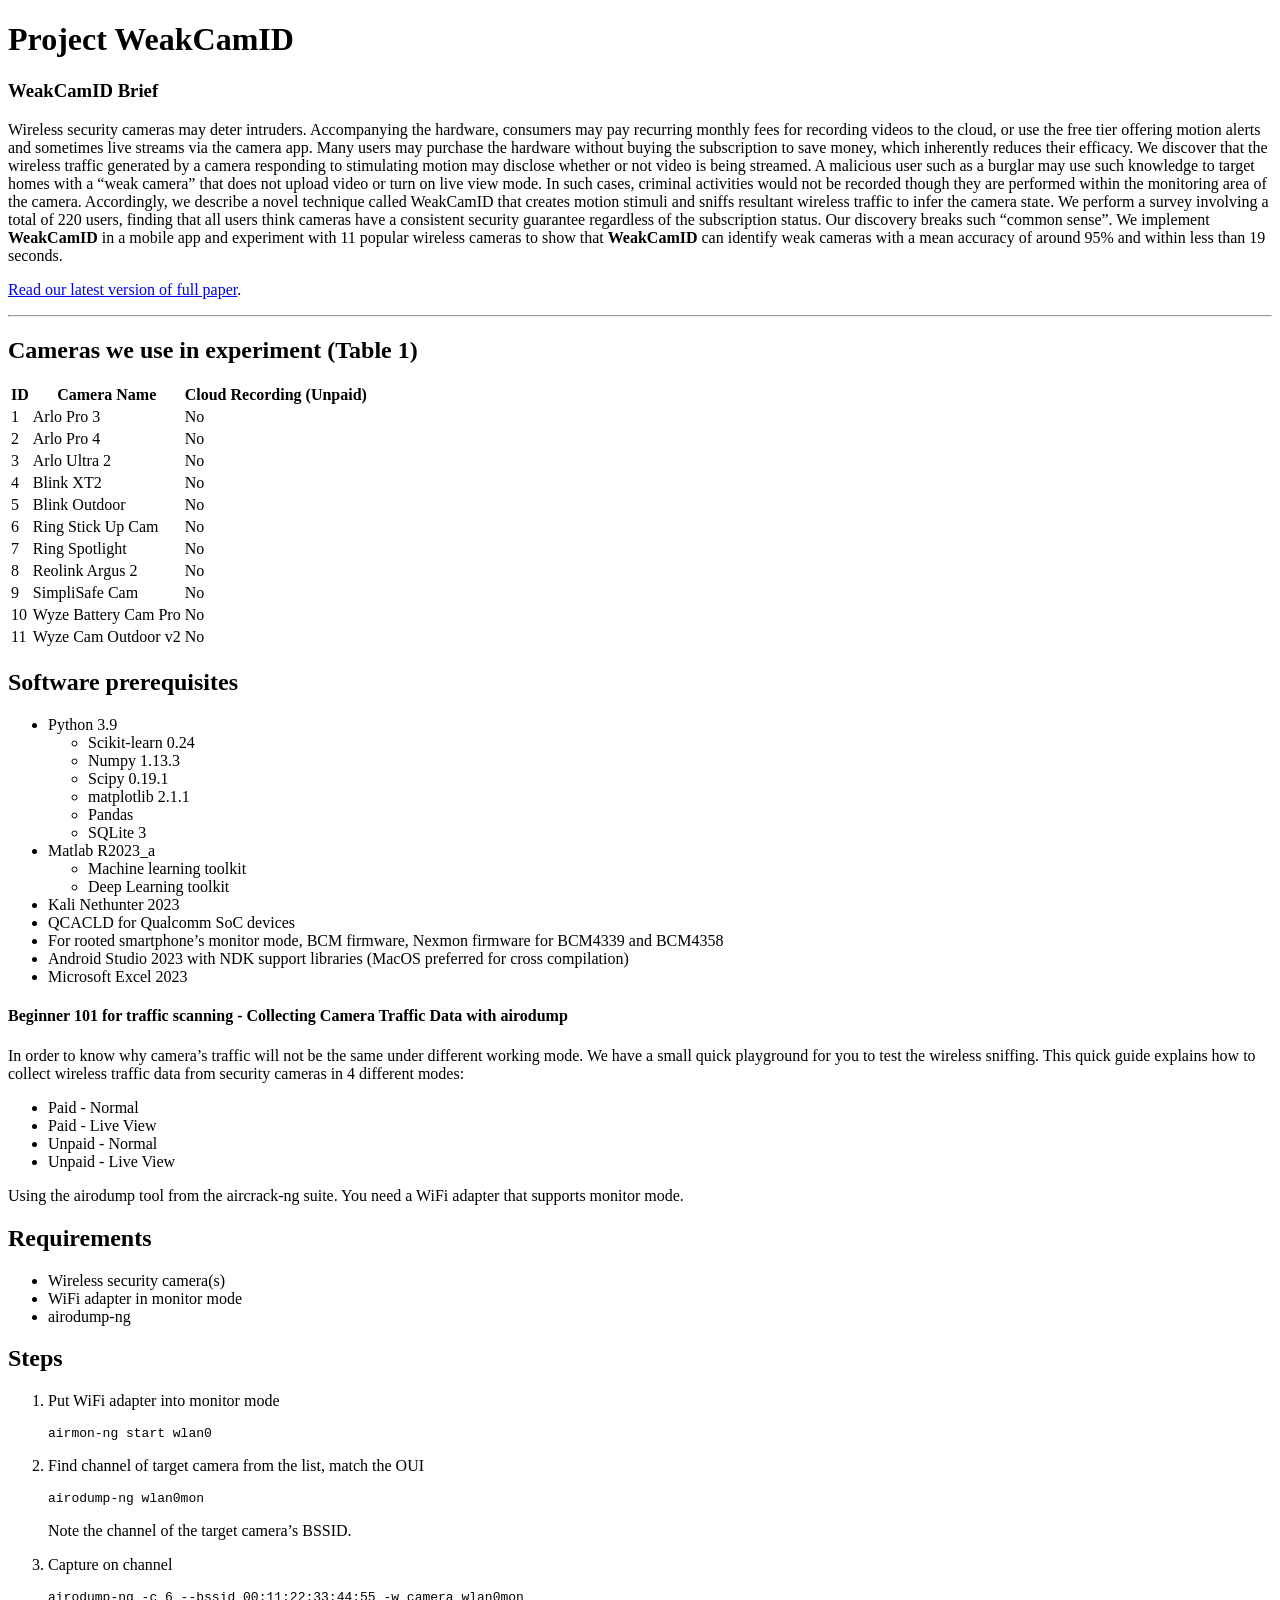
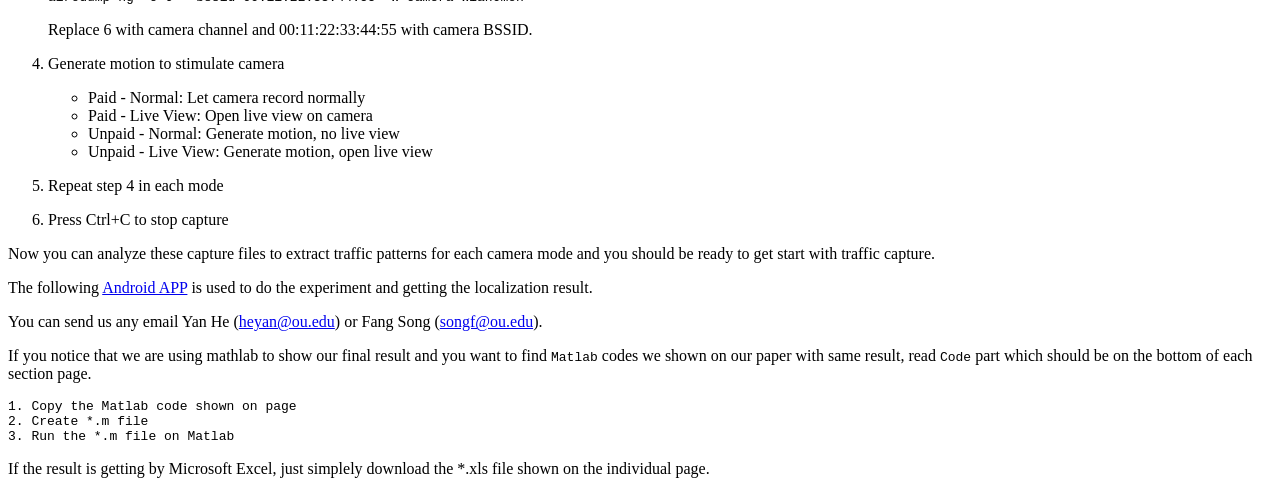
==== commit f7df12bc: "Update index.html" ====
--- a/index.html
+++ b/index.html
@@ -15,7 +15,6 @@
 <p><a href="http://weakcamid.info/paper.pdf">Read our latest version of full paper</a>.</p>
 
 <hr>
-<h5 id="you-can-read-each-section-in-its-indivdual-page-and-if-you-press-home-button-located-on-both-the-top-and-bottom-of-page-then-you-can-come-back-to-artifact-evaluation-guide-home.">You can read each section in its indivdual page, and if you press <code>Home</code> button located on both the top and bottom of page then you can come back to artifact evaluation guide home.</h5>
 <h2 id="cameras-we-use-in-experiment-table-1">Cameras we use in experiment (Table 1)</h2>
 
 <table>
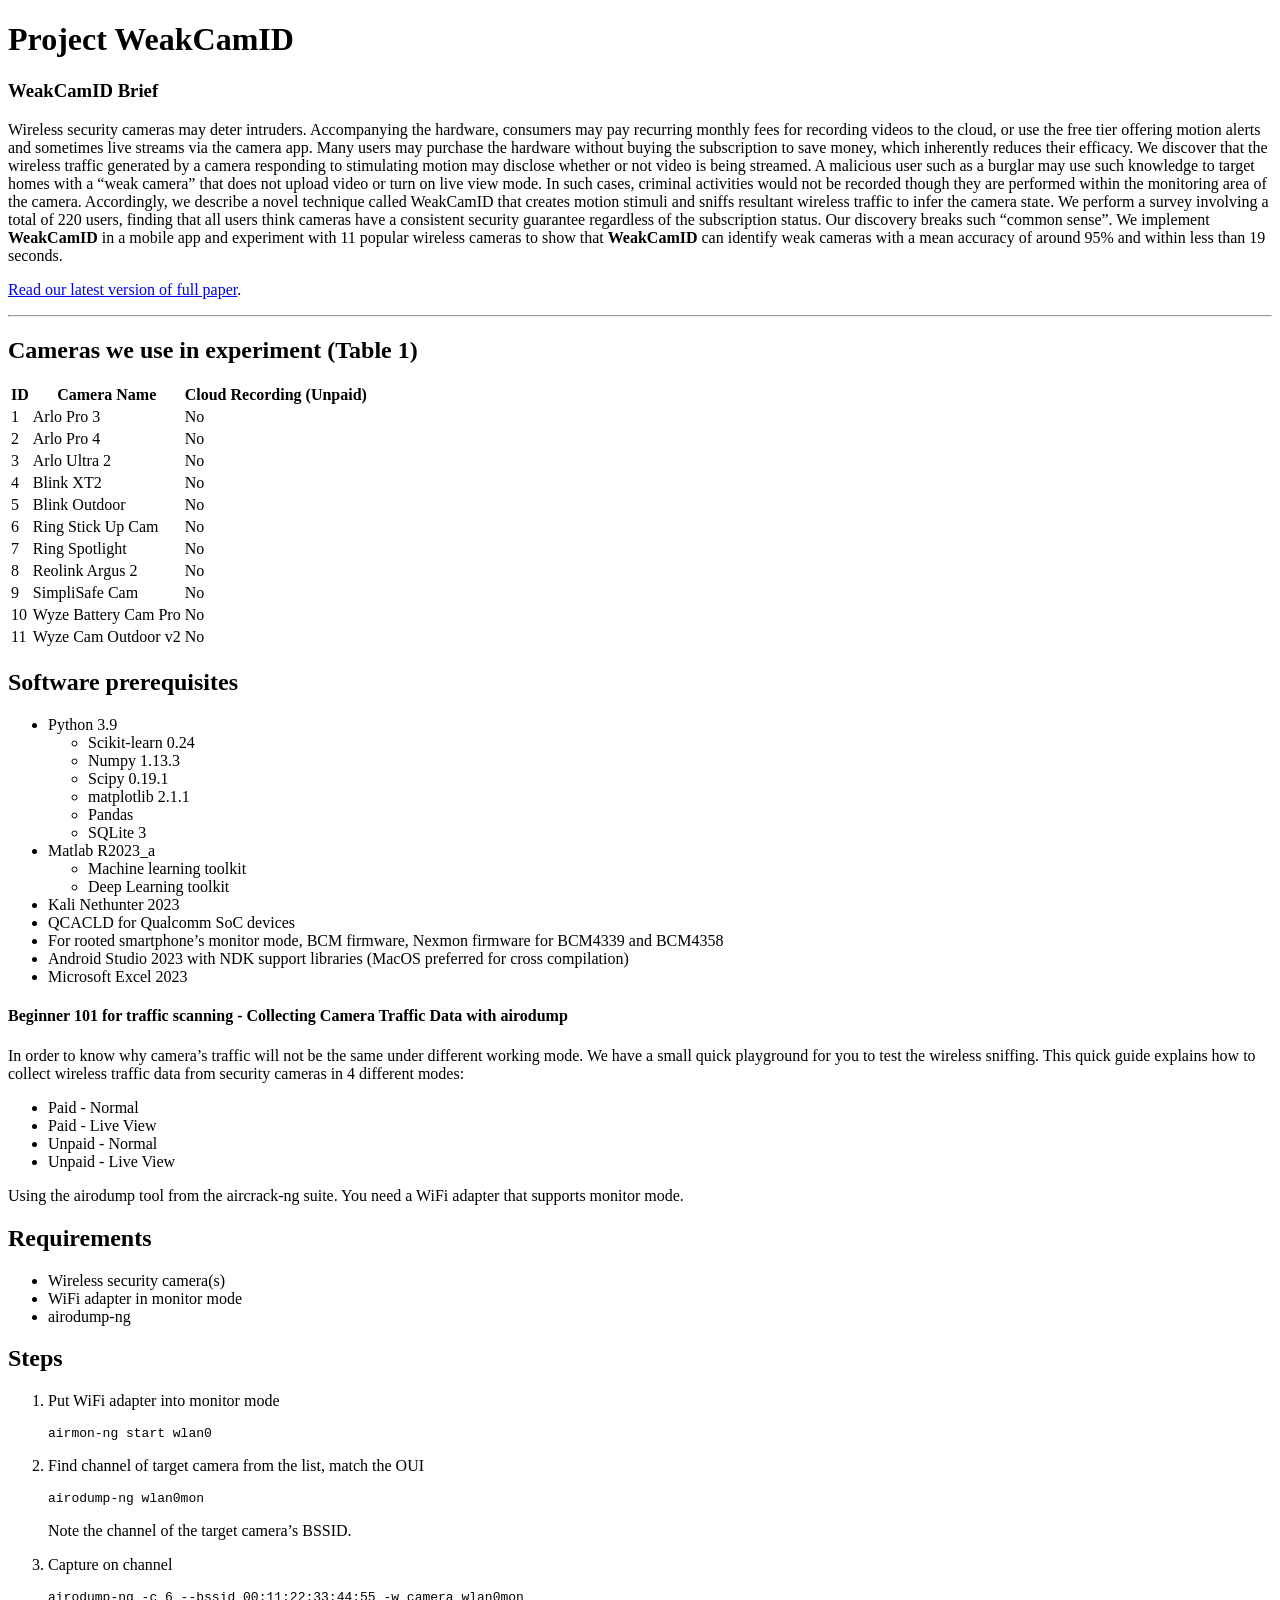
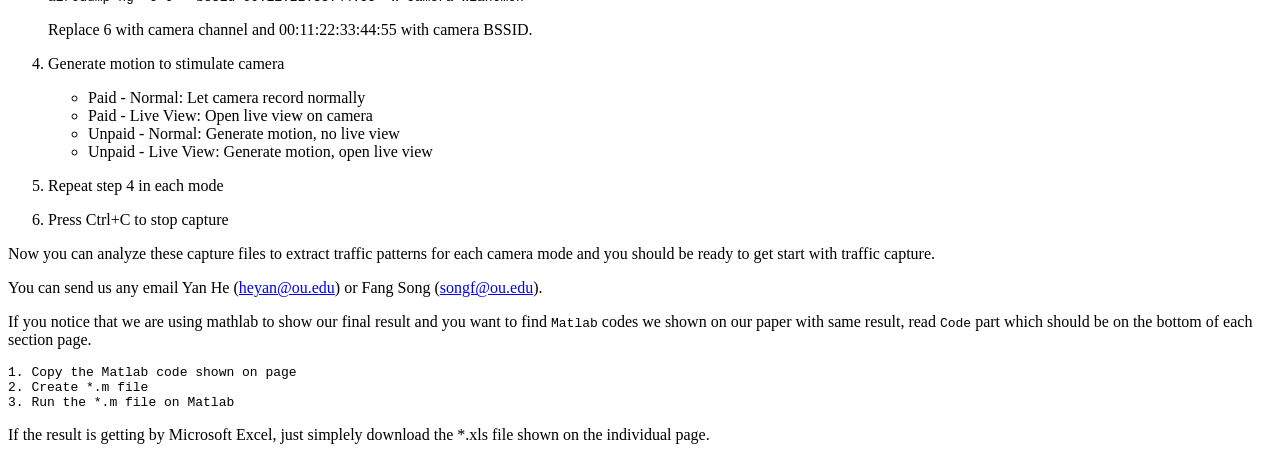
==== commit b3f78af4: "Update index.html" ====
--- a/index.html
+++ b/index.html
@@ -157,7 +157,6 @@
 </li>
 </ol>
 <p>Now you can analyze these capture files to extract traffic patterns for each camera mode and you should be ready to get start with traffic capture.</p>
-<p>The following <a href="http://weakcamid.info/app.html">Android APP</a> is used to do the experiment and getting the localization result.</p>
 <p>You can send us any email Yan He (<a href="mailto:heyan@ou.edu">heyan@ou.edu</a>) or Fang Song (<a href="mailto:songf@ou.edu">songf@ou.edu</a>).</p>
 
 <p>If you notice that we are using mathlab to show our final result and you want to  find <code>Matlab</code>  codes we shown on our paper with same result, read <code>Code</code> part which should be on the bottom of each section page.</p>
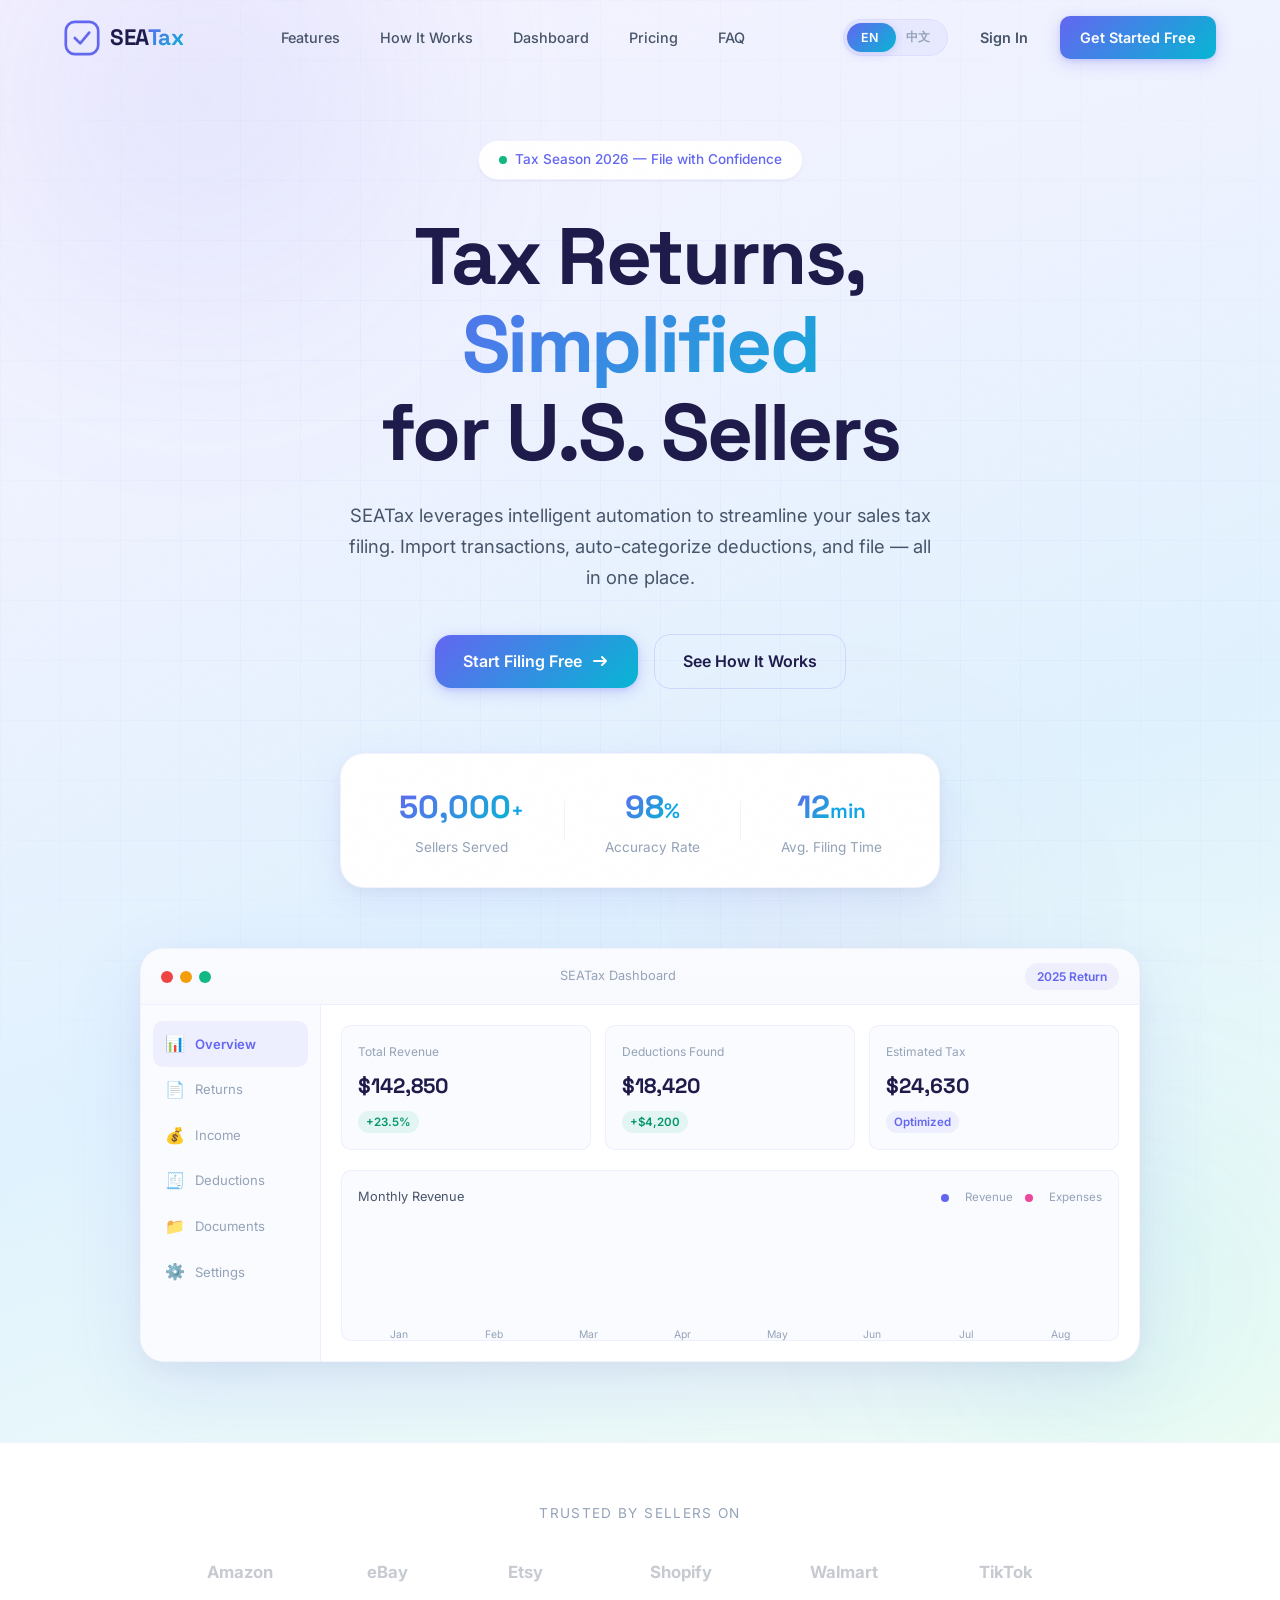
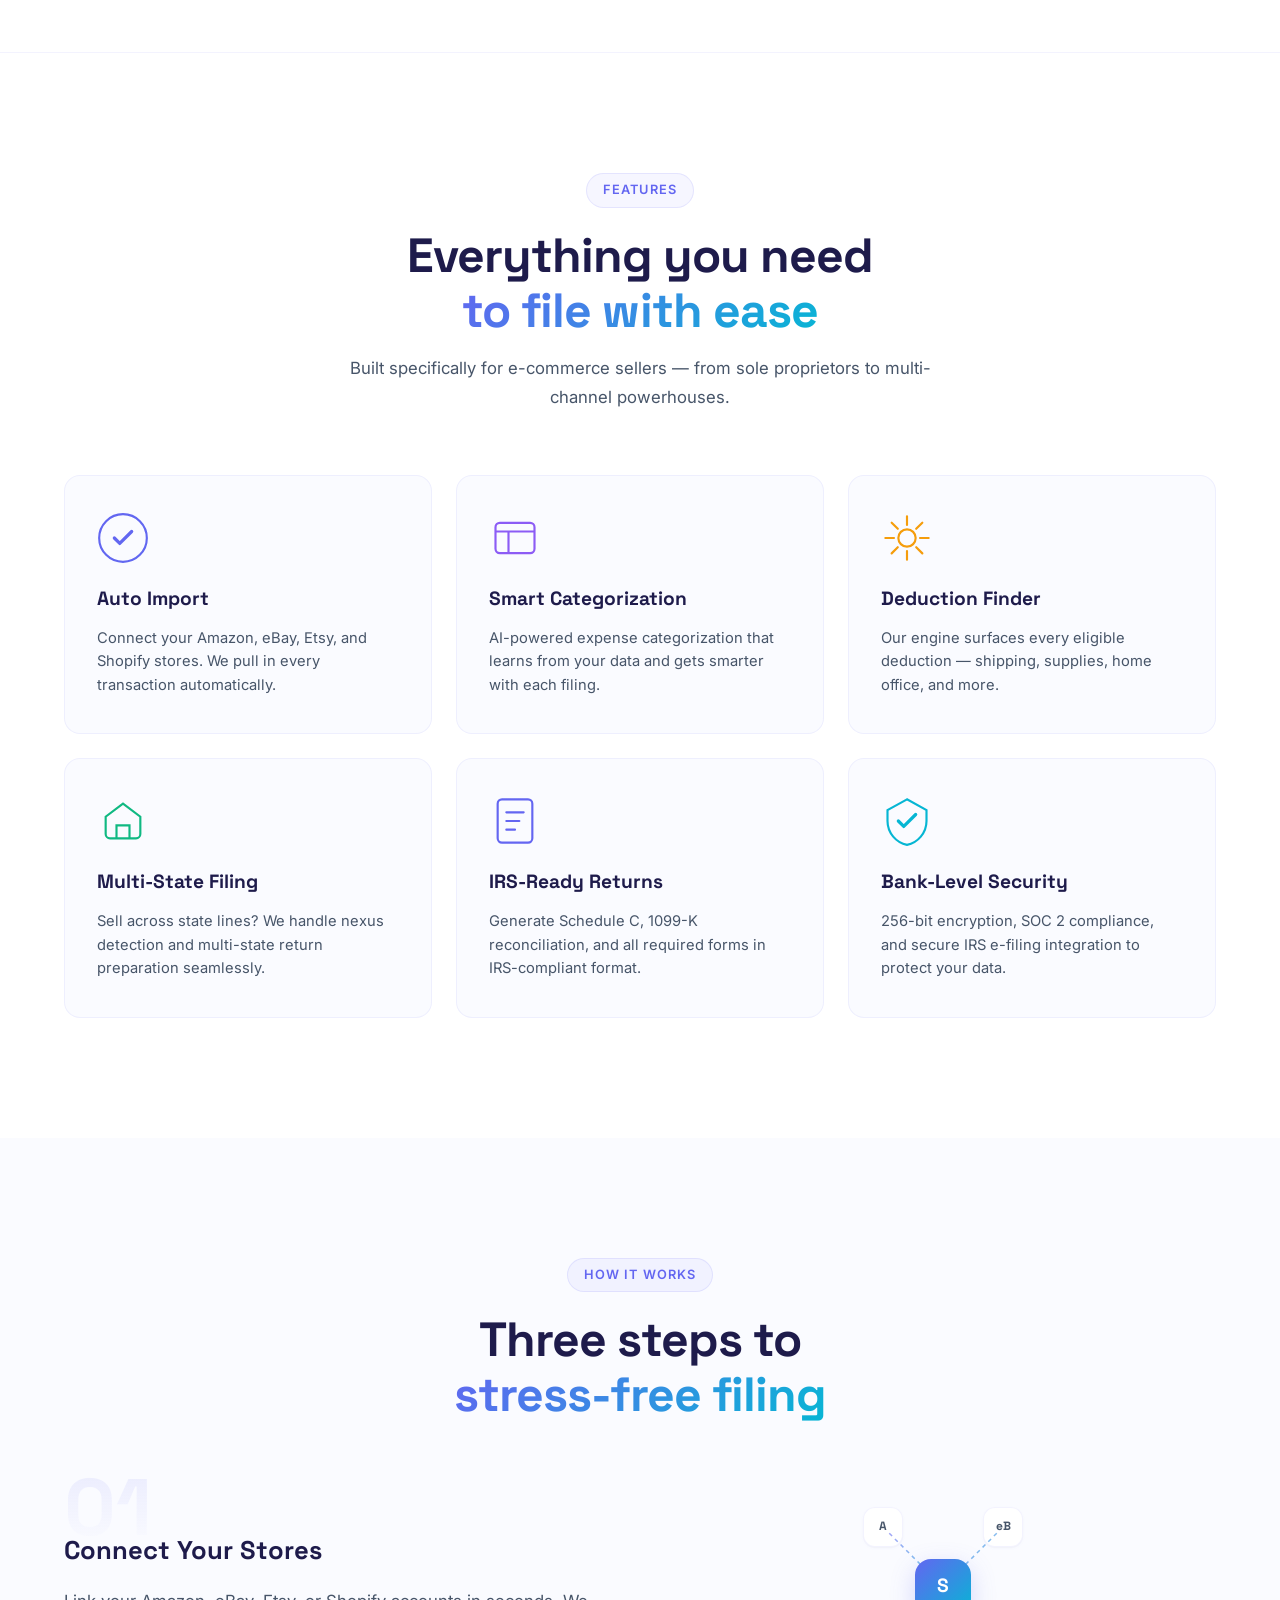
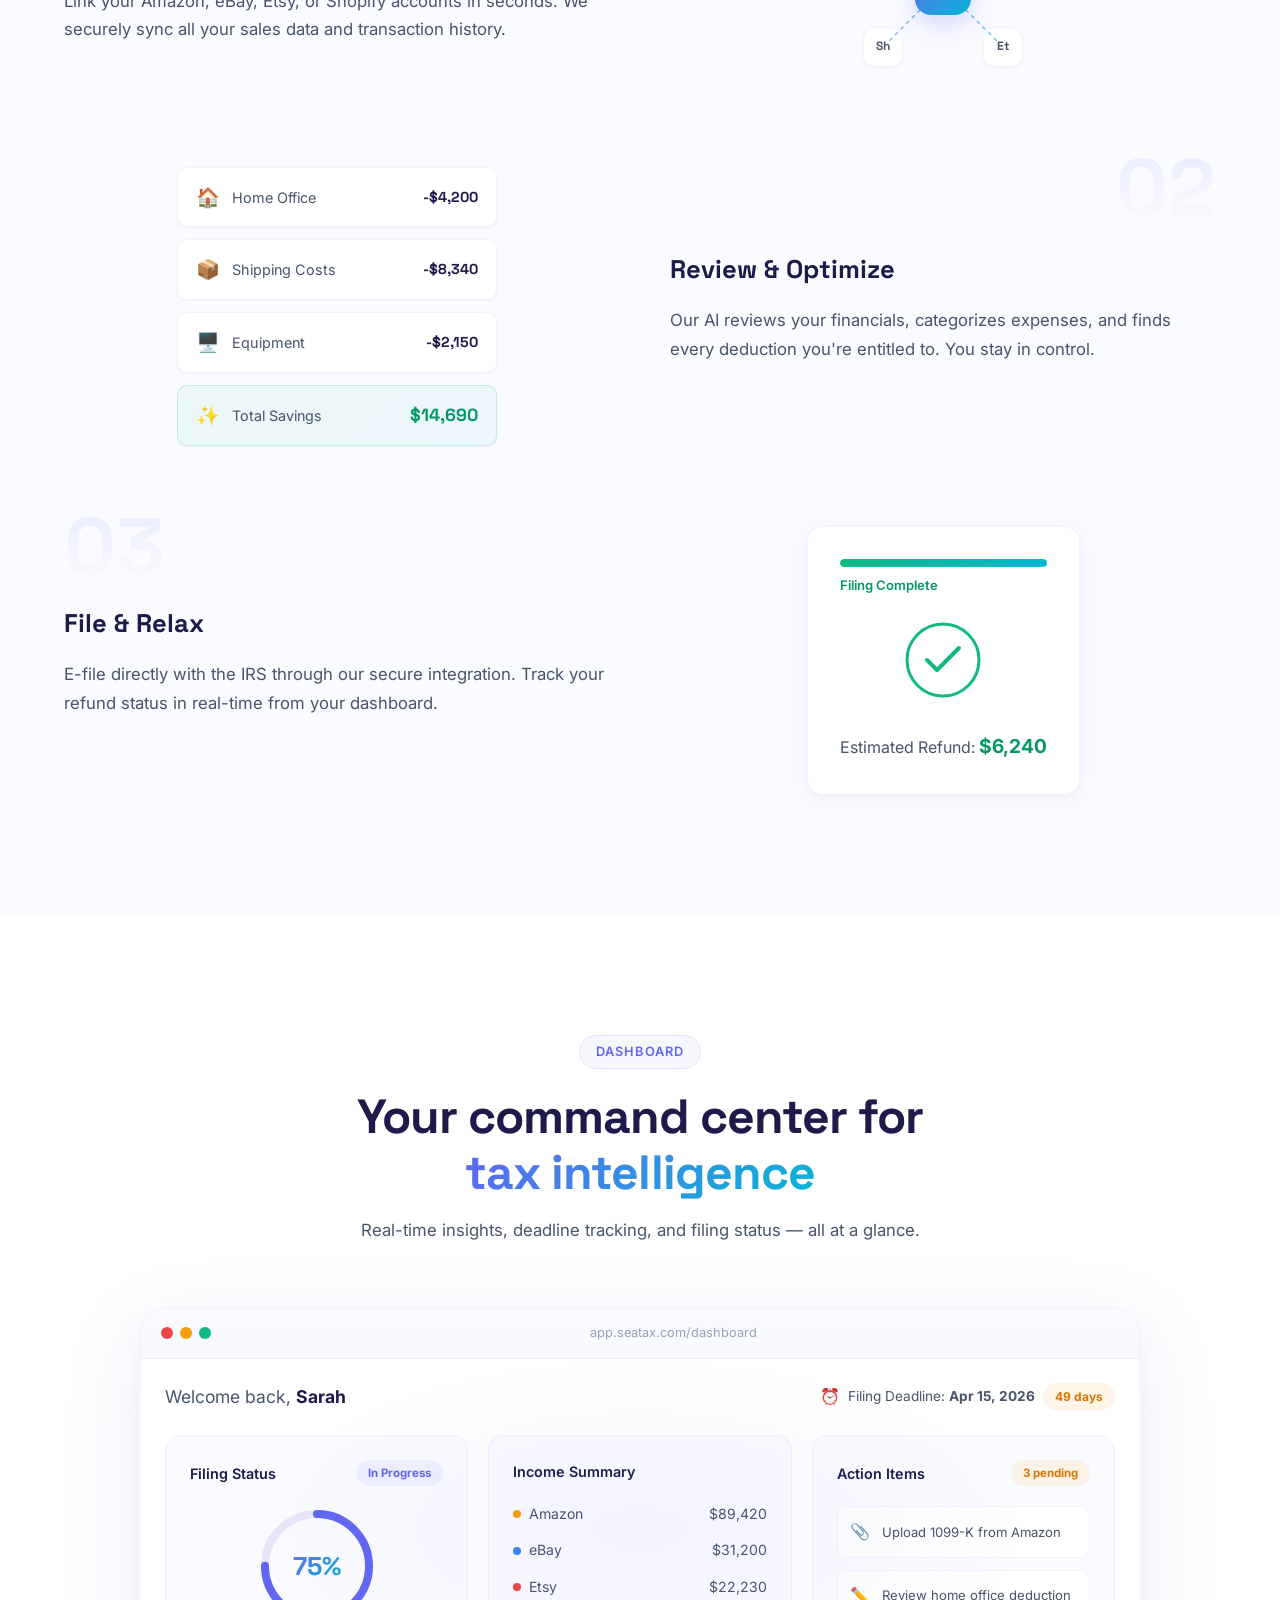
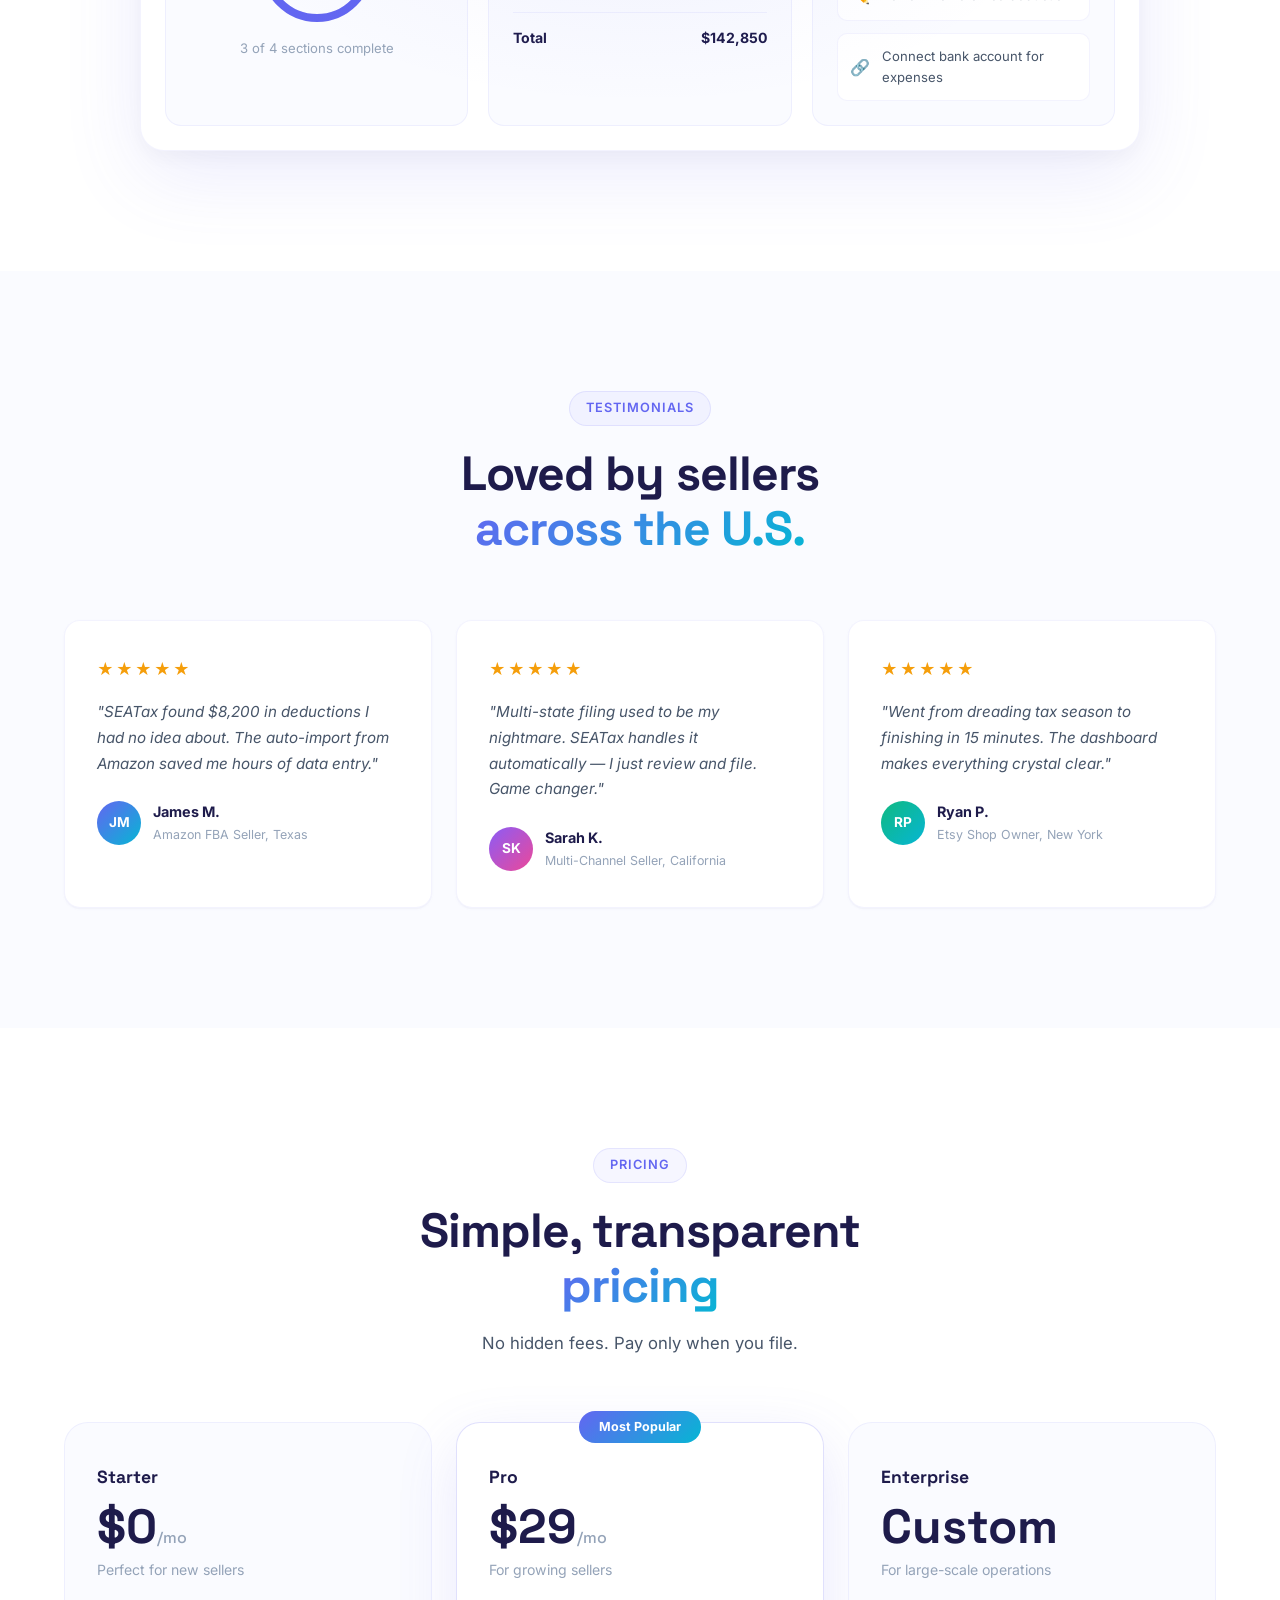
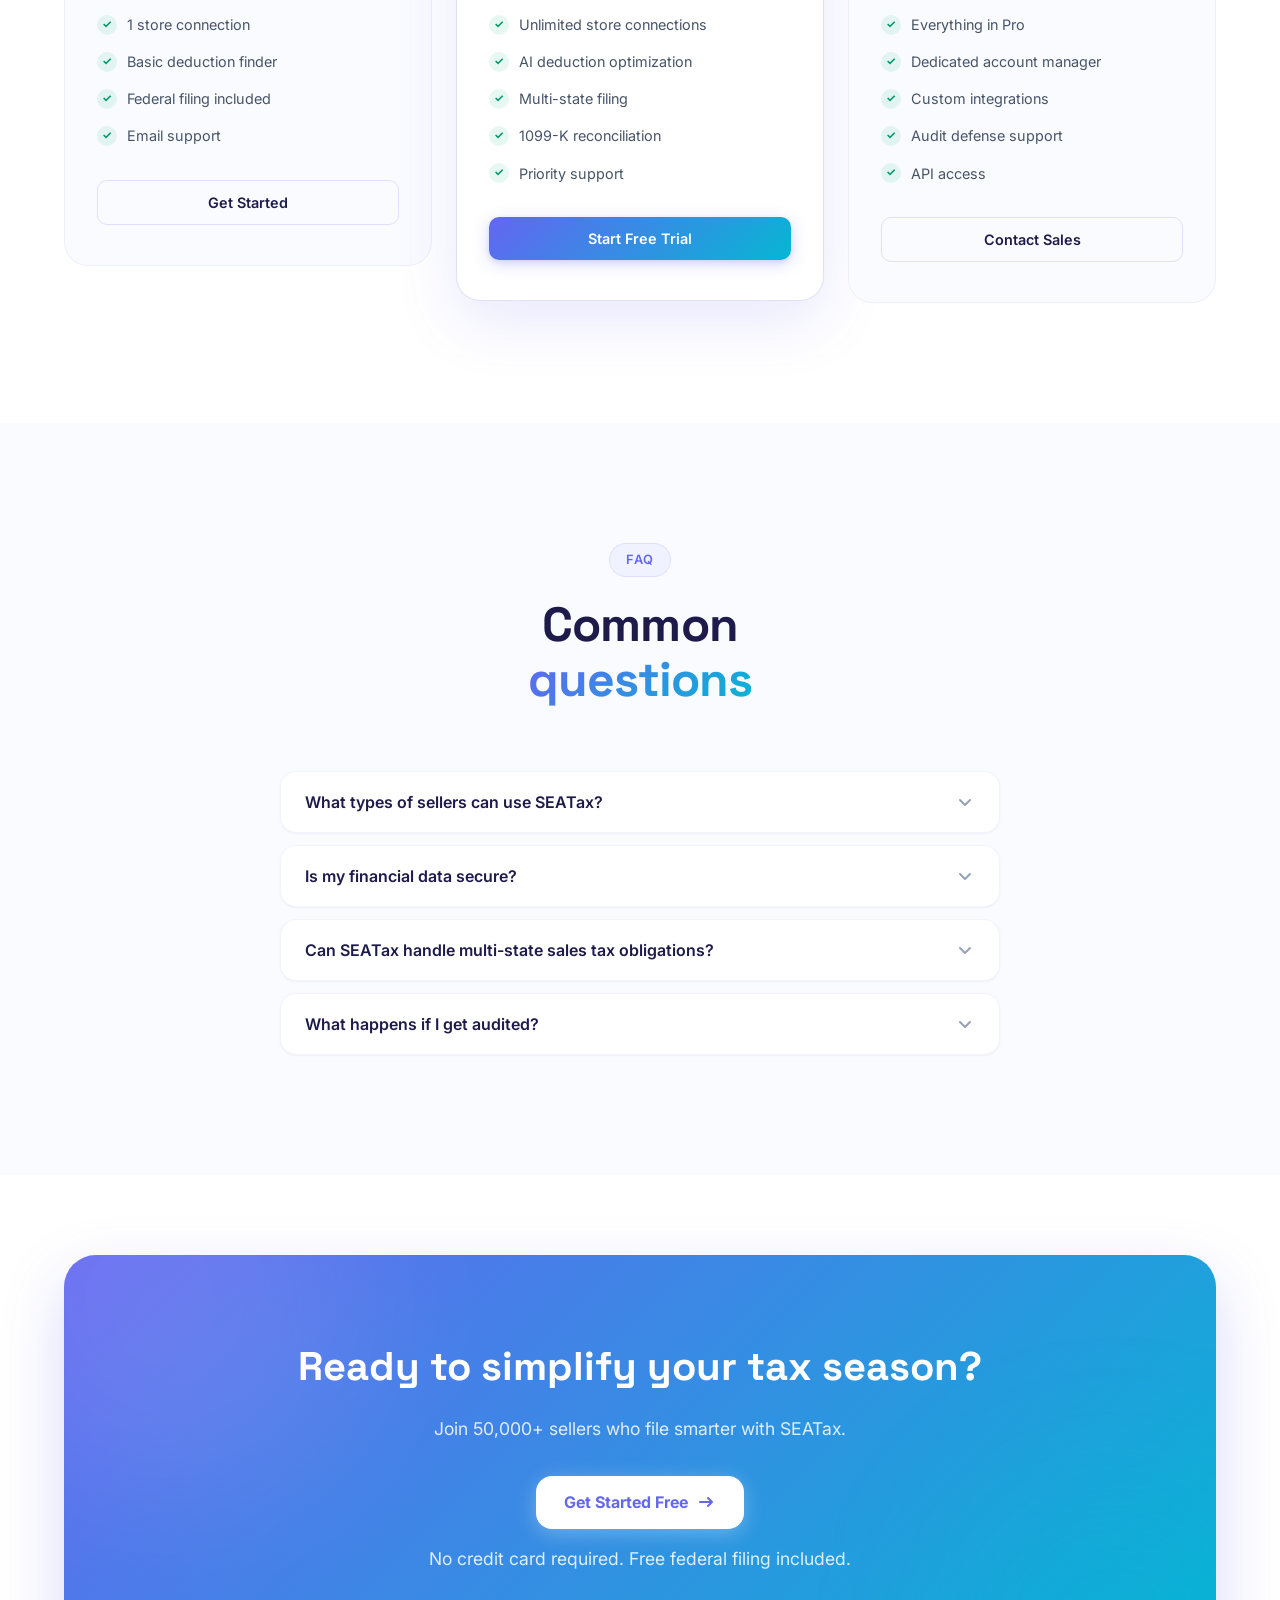
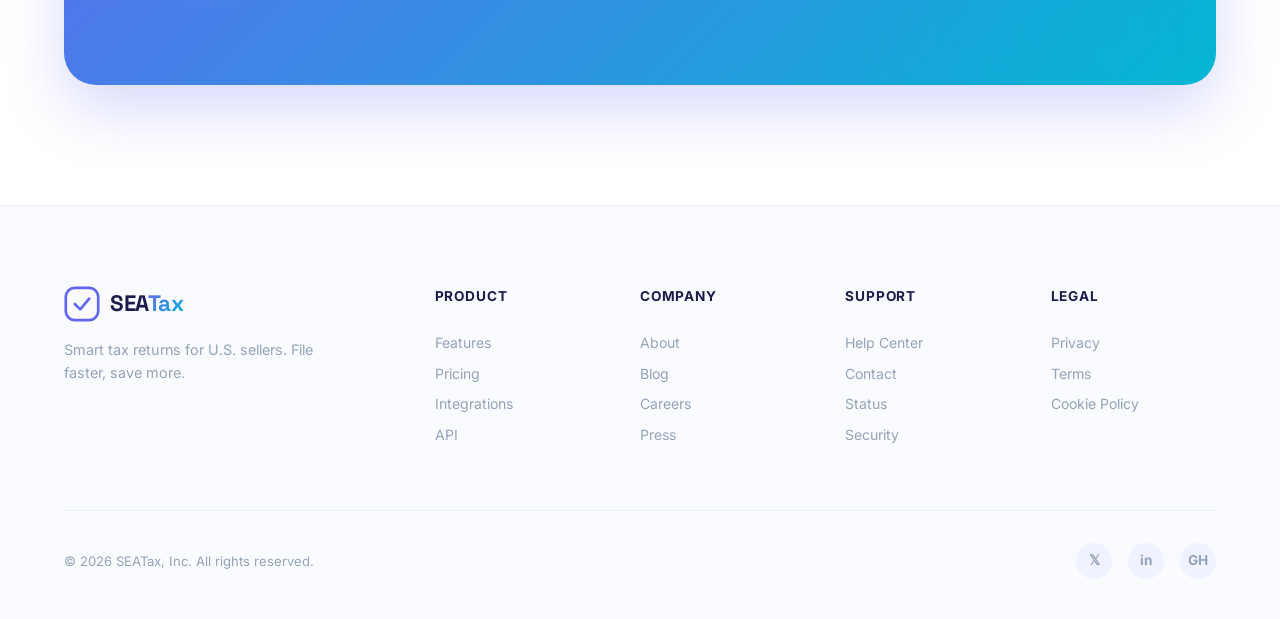
==== commit c61281be: "Add files via upload" ====
--- a/index.html
+++ b/index.html
@@ -1,171 +1,602 @@
-﻿<!DOCTYPE html>
-<html>
-
+<!DOCTYPE html>
+<html lang="en">
 <head>
-  <meta charset="utf-8">
-  <meta name="viewport" content="width=device-width, initial-scale=1.0">
-  <title>index</title>
-  <link rel="stylesheet" href="https://stackedit.io/style.css" />
+  <meta charset="UTF-8" />
+  <meta name="viewport" content="width=device-width, initial-scale=1.0" />
+  <title>SEATax — Smart Tax Returns for U.S. Sellers</title>
+  <link rel="stylesheet" href="styles.css" />
+  <link rel="preconnect" href="https://fonts.googleapis.com">
+  <link rel="preconnect" href="https://fonts.gstatic.com" crossorigin>
+  <link href="https://fonts.googleapis.com/css2?family=Inter:wght@300;400;500;600;700;800;900&family=Noto+Sans+SC:wght@400;500;600;700;800;900&family=Space+Grotesk:wght@400;500;600;700&display=swap" rel="stylesheet">
 </head>
-
-<body class="stackedit">
-  <div class="stackedit__html"><h1 id="weakcamid-artifact-evaluation---ccs-2023">Project WeakCamID</h1>
-<h3 id="weakcamid--brief"><strong>WeakCamID</strong>  Brief</h3>
-<p>Wireless security cameras may deter intruders. Accompanying the hardware, consumers may pay recurring monthly fees for recording videos to the cloud, or use the free tier offering motion alerts and sometimes live streams via the camera app. Many users may purchase the hardware without buying the subscription to save money, which inherently reduces their efficacy. We discover that the wireless traffic generated by a camera responding to stimulating motion may disclose whether or not video is being streamed. A malicious user such as a burglar may use such knowledge to target homes with a “weak camera” that does not upload video or turn on live view mode. In such cases, criminal activities would not be recorded though they are performed within the monitoring area of the camera. Accordingly, we describe a novel technique called WeakCamID that creates motion stimuli and sniffs resultant wireless traffic to infer the camera state. We perform a survey involving a total of 220 users, finding that all users think cameras have a consistent security guarantee regardless of the subscription status. Our discovery breaks such “common sense”. We implement <strong>WeakCamID</strong> in a mobile app and experiment with 11 popular wireless cameras to show that <strong>WeakCamID</strong> can identify weak cameras with a mean accuracy of around 95% and within less than 19 seconds.</p>
-<p><a href="http://weakcamid.info/paper.pdf">Read our latest version of full paper</a>.</p>
-
-<hr>
-<h2 id="cameras-we-use-in-experiment-table-1">Cameras we use in experiment (Table 1)</h2>
-
-<table>
-<thead>
-<tr>
-<th>ID</th>
-<th>Camera Name</th>
-<th>Cloud Recording (Unpaid)</th>
-</tr>
-</thead>
-<tbody>
-<tr>
-<td>1</td>
-<td>Arlo Pro 3</td>
-<td>No</td>
-</tr>
-<tr>
-<td>2</td>
-<td>Arlo Pro 4</td>
-<td>No</td>
-</tr>
-<tr>
-<td>3</td>
-<td>Arlo Ultra 2</td>
-<td>No</td>
-</tr>
-<tr>
-<td>4</td>
-<td>Blink XT2</td>
-<td>No</td>
-</tr>
-<tr>
-<td>5</td>
-<td>Blink Outdoor</td>
-<td>No</td>
-</tr>
-<tr>
-<td>6</td>
-<td>Ring Stick Up Cam</td>
-<td>No</td>
-</tr>
-<tr>
-<td>7</td>
-<td>Ring Spotlight</td>
-<td>No</td>
-</tr>
-<tr>
-<td>8</td>
-<td>Reolink Argus 2</td>
-<td>No</td>
-</tr>
-<tr>
-<td>9</td>
-<td>SimpliSafe Cam</td>
-<td>No</td>
-</tr>
-<tr>
-<td>10</td>
-<td>Wyze Battery Cam Pro</td>
-<td>No</td>
-</tr>
-<tr>
-<td>11</td>
-<td>Wyze Cam Outdoor v2</td>
-<td>No</td>
-</tr>
-</tbody>
-</table><h2 id="software-prerequisites">Software prerequisites</h2>
-<ul>
-<li>Python 3.9
-<ul>
-<li>Scikit-learn 0.24</li>
-<li>Numpy 1.13.3</li>
-<li>Scipy 0.19.1</li>
-<li>matplotlib 2.1.1</li>
-<li>Pandas</li>
-<li>SQLite 3</li>
-</ul>
-</li>
-<li>Matlab R2023_a
-<ul>
-<li>Machine learning toolkit</li>
-<li>Deep Learning toolkit</li>
-</ul>
-</li>
-<li>Kali Nethunter 2023</li>
-<li>QCACLD for Qualcomm SoC devices</li>
-<li>For rooted smartphone’s monitor mode, BCM firmware, Nexmon firmware for BCM4339 and BCM4358</li>
-<li>Android Studio 2023 with NDK support libraries (MacOS preferred for cross compilation)</li>
-<li>Microsoft Excel 2023</li>
-</ul>
-<h4 id="beginner-101-for-traffic-scanning---collecting-camera-traffic-data-with-airodump">Beginner 101 for traffic scanning - Collecting Camera Traffic Data with airodump</h4>
-<p>In order to know why camera’s traffic will not be the same under different working mode. We have a small quick playground for you to test the wireless sniffing. This quick guide explains how to collect wireless traffic data from security cameras in 4 different modes:</p>
-<ul>
-<li>Paid - Normal</li>
-<li>Paid - Live View</li>
-<li>Unpaid - Normal</li>
-<li>Unpaid - Live View</li>
-</ul>
-<p>Using the airodump tool from the aircrack-ng suite. You need a WiFi adapter that supports monitor mode.</p>
-<h2 id="requirements">Requirements</h2>
-<ul>
-<li>Wireless security camera(s)</li>
-<li>WiFi adapter in monitor mode</li>
-<li>airodump-ng</li>
-</ul>
-<h2 id="steps">Steps</h2>
-<ol>
-<li>
-<p>Put WiFi adapter into monitor mode</p>
-<pre class=" language-bash"><code class="prism  language-bash">airmon-ng start wlan0
-</code></pre>
-</li>
-<li>
-<p>Find channel of target camera from the list, match the OUI</p>
-<pre class=" language-bash"><code class="prism  language-bash">airodump-ng wlan0mon
-</code></pre>
-<p>Note the channel of the target camera’s BSSID.</p>
-</li>
-<li>
-<p>Capture on channel</p>
-<pre class=" language-bash"><code class="prism  language-bash">airodump-ng -c 6 --bssid 00:11:22:33:44:55 -w camera wlan0mon
-</code></pre>
-<p>Replace 6 with camera channel and 00:11:22:33:44:55 with camera BSSID.</p>
-</li>
-<li>
-<p>Generate motion to stimulate camera</p>
-<ul>
-<li>Paid - Normal: Let camera record normally</li>
-<li>Paid - Live View: Open live view on camera</li>
-<li>Unpaid - Normal: Generate motion, no live view</li>
-<li>Unpaid - Live View: Generate motion, open live view</li>
-</ul>
-</li>
-<li>
-<p>Repeat step 4 in each mode</p>
-</li>
-<li>
-<p>Press Ctrl+C to stop capture</p>
-</li>
-</ol>
-<p>Now you can analyze these capture files to extract traffic patterns for each camera mode and you should be ready to get start with traffic capture.</p>
-<p>You can send us any email Yan He (<a href="mailto:heyan@ou.edu">heyan@ou.edu</a>) or Fang Song (<a href="mailto:songf@ou.edu">songf@ou.edu</a>).</p>
-
-<p>If you notice that we are using mathlab to show our final result and you want to  find <code>Matlab</code>  codes we shown on our paper with same result, read <code>Code</code> part which should be on the bottom of each section page.</p>
-<pre><code>1. Copy the Matlab code shown on page
-2. Create *.m file
-3. Run the *.m file on Matlab
-</code></pre>
-<p>If the result is getting by Microsoft Excel, just simplely download the *.xls file shown on the individual page.</p>
-</div>
+<body>
+  <div class="cursor-glow" id="cursorGlow"></div>
+  <div class="noise-overlay"></div>
+
+  <!-- ════════════ NAV ════════════ -->
+  <nav class="nav" id="nav">
+    <div class="nav-inner">
+      <a href="#" class="logo">
+        <div class="logo-icon">
+          <svg viewBox="0 0 40 40" fill="none">
+            <rect x="2" y="2" width="36" height="36" rx="10" stroke="url(#logoGrad)" stroke-width="3"/>
+            <path d="M12 20 L18 26 L28 14" stroke="url(#logoGrad)" stroke-width="3" stroke-linecap="round" stroke-linejoin="round"/>
+            <defs><linearGradient id="logoGrad" x1="0" y1="0" x2="40" y2="40"><stop stop-color="#6366f1"/><stop offset="1" stop-color="#06b6d4"/></linearGradient></defs>
+          </svg>
+        </div>
+        <span class="logo-text">SEA<span class="logo-accent">Tax</span></span>
+      </a>
+      <div class="nav-links" id="navLinks">
+        <a href="#features" class="nav-link" data-i18n="nav_features">Features</a>
+        <a href="#how" class="nav-link" data-i18n="nav_how">How It Works</a>
+        <a href="#dashboard" class="nav-link" data-i18n="nav_dashboard">Dashboard</a>
+        <a href="#pricing" class="nav-link" data-i18n="nav_pricing">Pricing</a>
+        <a href="#faq" class="nav-link" data-i18n="nav_faq">FAQ</a>
+      </div>
+      <div class="nav-actions">
+        <div class="lang-switch" id="langSwitch">
+          <button class="lang-btn active" data-lang="en">EN</button>
+          <button class="lang-btn" data-lang="zh">中文</button>
+          <div class="lang-slider"></div>
+        </div>
+        <a href="#" class="btn btn-ghost" data-i18n="nav_signin">Sign In</a>
+        <a href="#" class="btn btn-primary" data-open-invite data-i18n="nav_getstarted">Get Started Free</a>
+      </div>
+      <button class="mobile-menu-btn" id="mobileMenuBtn" aria-label="Toggle menu">
+        <span></span><span></span><span></span>
+      </button>
+    </div>
+  </nav>
+
+  <!-- ════════════ HERO ════════════ -->
+  <section class="hero" id="hero">
+    <div class="hero-bg">
+      <div class="hero-orb hero-orb-1"></div>
+      <div class="hero-orb hero-orb-2"></div>
+      <div class="hero-orb hero-orb-3"></div>
+      <div class="grid-bg"></div>
+    </div>
+    <div class="hero-content">
+      <div class="hero-badge reveal" data-i18n-html="hero_badge">
+        <span class="badge-dot"></span>
+        Tax Season 2026 — File with Confidence
+      </div>
+      <h1 class="hero-title reveal" data-i18n-html="hero_title">
+        <span class="title-line">Tax Returns,</span>
+        <span class="title-line title-gradient">Simplified</span>
+        <span class="title-line">for U.S. Sellers</span>
+      </h1>
+      <p class="hero-subtitle reveal" data-i18n="hero_subtitle">
+        SEATax leverages intelligent automation to streamline your sales tax filing.
+        Import transactions, auto-categorize deductions, and file — all in one place.
+      </p>
+      <div class="hero-cta reveal">
+        <a href="#" class="btn btn-primary btn-lg" data-open-invite data-i18n-html="hero_cta_primary">
+          Start Filing Free
+          <svg width="20" height="20" viewBox="0 0 20 20" fill="none"><path d="M4 10h12m0 0l-4-4m4 4l-4 4" stroke="currentColor" stroke-width="2" stroke-linecap="round" stroke-linejoin="round"/></svg>
+        </a>
+        <a href="#how" class="btn btn-outline btn-lg" data-i18n="hero_cta_secondary">
+          See How It Works
+        </a>
+      </div>
+      <div class="hero-stats reveal">
+        <div class="stat">
+          <span class="stat-number" data-count="50000">0</span><span class="stat-suffix">+</span>
+          <span class="stat-label" data-i18n="stat_sellers">Sellers Served</span>
+        </div>
+        <div class="stat-divider"></div>
+        <div class="stat">
+          <span class="stat-number" data-count="98">0</span><span class="stat-suffix">%</span>
+          <span class="stat-label" data-i18n="stat_accuracy">Accuracy Rate</span>
+        </div>
+        <div class="stat-divider"></div>
+        <div class="stat">
+          <span class="stat-number" data-count="12">0</span><span class="stat-suffix">min</span>
+          <span class="stat-label" data-i18n="stat_filing">Avg. Filing Time</span>
+        </div>
+      </div>
+    </div>
+    <div class="hero-visual reveal">
+      <div class="dashboard-preview">
+        <div class="preview-header">
+          <div class="preview-dots"><span></span><span></span><span></span></div>
+          <span class="preview-title" data-i18n="preview_title">SEATax Dashboard</span>
+          <div class="preview-actions">
+            <span class="preview-pill" data-i18n="preview_pill">2025 Return</span>
+          </div>
+        </div>
+        <div class="preview-body">
+          <div class="preview-sidebar">
+            <div class="sidebar-item active"><span class="sidebar-icon">📊</span> <span data-i18n="side_overview">Overview</span></div>
+            <div class="sidebar-item"><span class="sidebar-icon">📄</span> <span data-i18n="side_returns">Returns</span></div>
+            <div class="sidebar-item"><span class="sidebar-icon">💰</span> <span data-i18n="side_income">Income</span></div>
+            <div class="sidebar-item"><span class="sidebar-icon">🧾</span> <span data-i18n="side_deductions">Deductions</span></div>
+            <div class="sidebar-item"><span class="sidebar-icon">📁</span> <span data-i18n="side_documents">Documents</span></div>
+            <div class="sidebar-item"><span class="sidebar-icon">⚙️</span> <span data-i18n="side_settings">Settings</span></div>
+          </div>
+          <div class="preview-main">
+            <div class="preview-cards">
+              <div class="p-card p-card-revenue">
+                <span class="p-card-label" data-i18n="card_revenue">Total Revenue</span>
+                <span class="p-card-value">$142,850</span>
+                <span class="p-card-change positive">+23.5%</span>
+              </div>
+              <div class="p-card p-card-deductions">
+                <span class="p-card-label" data-i18n="card_deductions">Deductions Found</span>
+                <span class="p-card-value">$18,420</span>
+                <span class="p-card-change positive">+$4,200</span>
+              </div>
+              <div class="p-card p-card-tax">
+                <span class="p-card-label" data-i18n="card_tax">Estimated Tax</span>
+                <span class="p-card-value">$24,630</span>
+                <span class="p-card-change negative" data-i18n="card_optimized">Optimized</span>
+              </div>
+            </div>
+            <div class="preview-chart">
+              <div class="chart-header">
+                <span data-i18n="chart_title">Monthly Revenue</span>
+                <div class="chart-legend"><span class="dot revenue"></span><span data-i18n="chart_revenue">Revenue</span> <span class="dot expense"></span><span data-i18n="chart_expenses">Expenses</span></div>
+              </div>
+              <div class="chart-bars">
+                <div class="bar-group"><div class="bar bar-rev" style="--h:65%"></div><div class="bar bar-exp" style="--h:30%"></div><span>Jan</span></div>
+                <div class="bar-group"><div class="bar bar-rev" style="--h:72%"></div><div class="bar bar-exp" style="--h:35%"></div><span>Feb</span></div>
+                <div class="bar-group"><div class="bar bar-rev" style="--h:58%"></div><div class="bar bar-exp" style="--h:28%"></div><span>Mar</span></div>
+                <div class="bar-group"><div class="bar bar-rev" style="--h:80%"></div><div class="bar bar-exp" style="--h:40%"></div><span>Apr</span></div>
+                <div class="bar-group"><div class="bar bar-rev" style="--h:90%"></div><div class="bar bar-exp" style="--h:38%"></div><span>May</span></div>
+                <div class="bar-group"><div class="bar bar-rev" style="--h:75%"></div><div class="bar bar-exp" style="--h:32%"></div><span>Jun</span></div>
+                <div class="bar-group"><div class="bar bar-rev" style="--h:85%"></div><div class="bar bar-exp" style="--h:42%"></div><span>Jul</span></div>
+                <div class="bar-group"><div class="bar bar-rev" style="--h:95%"></div><div class="bar bar-exp" style="--h:45%"></div><span>Aug</span></div>
+              </div>
+            </div>
+          </div>
+        </div>
+      </div>
+    </div>
+  </section>
+
+  <!-- ════════════ TRUSTED BY ════════════ -->
+  <section class="logos-section">
+    <div class="container">
+      <p class="logos-label reveal" data-i18n="logos_label">Trusted by sellers on</p>
+      <div class="logos-strip reveal">
+        <div class="logo-item"><svg viewBox="0 0 120 30" fill="currentColor"><text x="10" y="22" font-size="18" font-weight="700" font-family="Inter">Amazon</text></svg></div>
+        <div class="logo-item"><svg viewBox="0 0 100 30" fill="currentColor"><text x="10" y="22" font-size="18" font-weight="700" font-family="Inter">eBay</text></svg></div>
+        <div class="logo-item"><svg viewBox="0 0 100 30" fill="currentColor"><text x="10" y="22" font-size="18" font-weight="700" font-family="Inter">Etsy</text></svg></div>
+        <div class="logo-item"><svg viewBox="0 0 120 30" fill="currentColor"><text x="10" y="22" font-size="18" font-weight="700" font-family="Inter">Shopify</text></svg></div>
+        <div class="logo-item"><svg viewBox="0 0 130 30" fill="currentColor"><text x="10" y="22" font-size="18" font-weight="700" font-family="Inter">Walmart</text></svg></div>
+        <div class="logo-item"><svg viewBox="0 0 120 30" fill="currentColor"><text x="10" y="22" font-size="18" font-weight="700" font-family="Inter">TikTok</text></svg></div>
+      </div>
+    </div>
+  </section>
+
+  <!-- ════════════ FEATURES ════════════ -->
+  <section class="features" id="features">
+    <div class="container">
+      <div class="section-header reveal">
+        <span class="section-tag" data-i18n="nav_features">Features</span>
+        <h2 class="section-title" data-i18n-html="feat_title">Everything you need<br/><span class="text-gradient">to file with ease</span></h2>
+        <p class="section-desc" data-i18n="feat_desc">Built specifically for e-commerce sellers — from sole proprietors to multi-channel powerhouses.</p>
+      </div>
+      <div class="features-grid">
+        <div class="feature-card reveal" data-delay="0">
+          <div class="feature-icon">
+            <svg viewBox="0 0 48 48" fill="none"><circle cx="24" cy="24" r="22" stroke="url(#g1)" stroke-width="2"/><path d="M16 24l5 5 11-11" stroke="url(#g1)" stroke-width="3" stroke-linecap="round" stroke-linejoin="round"/><defs><linearGradient id="g1" x1="0" y1="0" x2="48" y2="48"><stop stop-color="#6366f1"/><stop offset="1" stop-color="#06b6d4"/></linearGradient></defs></svg>
+          </div>
+          <h3 data-i18n="feat1_title">Auto Import</h3>
+          <p data-i18n="feat1_desc">Connect your Amazon, eBay, Etsy, and Shopify stores. We pull in every transaction automatically.</p>
+        </div>
+        <div class="feature-card reveal" data-delay="100">
+          <div class="feature-icon">
+            <svg viewBox="0 0 48 48" fill="none"><rect x="6" y="10" width="36" height="28" rx="4" stroke="url(#g2)" stroke-width="2"/><path d="M6 18h36M18 18v20" stroke="url(#g2)" stroke-width="2"/><defs><linearGradient id="g2" x1="0" y1="0" x2="48" y2="48"><stop stop-color="#8b5cf6"/><stop offset="1" stop-color="#ec4899"/></linearGradient></defs></svg>
+          </div>
+          <h3 data-i18n="feat2_title">Smart Categorization</h3>
+          <p data-i18n="feat2_desc">AI-powered expense categorization that learns from your data and gets smarter with each filing.</p>
+        </div>
+        <div class="feature-card reveal" data-delay="200">
+          <div class="feature-icon">
+            <svg viewBox="0 0 48 48" fill="none"><path d="M24 4v8m0 24v8M4 24h8m24 0h8M9.86 9.86l5.66 5.66m17 17l5.66 5.66M38.14 9.86l-5.66 5.66m-17 17l-5.66 5.66" stroke="url(#g3)" stroke-width="2" stroke-linecap="round"/><circle cx="24" cy="24" r="8" stroke="url(#g3)" stroke-width="2"/><defs><linearGradient id="g3" x1="0" y1="0" x2="48" y2="48"><stop stop-color="#f59e0b"/><stop offset="1" stop-color="#ef4444"/></linearGradient></defs></svg>
+          </div>
+          <h3 data-i18n="feat3_title">Deduction Finder</h3>
+          <p data-i18n="feat3_desc">Our engine surfaces every eligible deduction — shipping, supplies, home office, and more.</p>
+        </div>
+        <div class="feature-card reveal" data-delay="300">
+          <div class="feature-icon">
+            <svg viewBox="0 0 48 48" fill="none"><path d="M8 36V20l16-12 16 12v16a4 4 0 01-4 4H12a4 4 0 01-4-4z" stroke="url(#g4)" stroke-width="2"/><path d="M18 40V28h12v12" stroke="url(#g4)" stroke-width="2"/><defs><linearGradient id="g4" x1="0" y1="0" x2="48" y2="48"><stop stop-color="#10b981"/><stop offset="1" stop-color="#06b6d4"/></linearGradient></defs></svg>
+          </div>
+          <h3 data-i18n="feat4_title">Multi-State Filing</h3>
+          <p data-i18n="feat4_desc">Sell across state lines? We handle nexus detection and multi-state return preparation seamlessly.</p>
+        </div>
+        <div class="feature-card reveal" data-delay="400">
+          <div class="feature-icon">
+            <svg viewBox="0 0 48 48" fill="none"><rect x="8" y="4" width="32" height="40" rx="4" stroke="url(#g5)" stroke-width="2"/><path d="M16 16h16M16 24h12M16 32h8" stroke="url(#g5)" stroke-width="2" stroke-linecap="round"/><defs><linearGradient id="g5" x1="0" y1="0" x2="48" y2="48"><stop stop-color="#6366f1"/><stop offset="1" stop-color="#a855f7"/></linearGradient></defs></svg>
+          </div>
+          <h3 data-i18n="feat5_title">IRS-Ready Returns</h3>
+          <p data-i18n="feat5_desc">Generate Schedule C, 1099-K reconciliation, and all required forms in IRS-compliant format.</p>
+        </div>
+        <div class="feature-card reveal" data-delay="500">
+          <div class="feature-icon">
+            <svg viewBox="0 0 48 48" fill="none"><path d="M24 4L6 14v10c0 11 8 20 18 22 10-2 18-11 18-22V14L24 4z" stroke="url(#g6)" stroke-width="2"/><path d="M16 24l5 5 11-11" stroke="url(#g6)" stroke-width="3" stroke-linecap="round" stroke-linejoin="round"/><defs><linearGradient id="g6" x1="0" y1="0" x2="48" y2="48"><stop stop-color="#06b6d4"/><stop offset="1" stop-color="#10b981"/></linearGradient></defs></svg>
+          </div>
+          <h3 data-i18n="feat6_title">Bank-Level Security</h3>
+          <p data-i18n="feat6_desc">256-bit encryption, SOC 2 compliance, and secure IRS e-filing integration to protect your data.</p>
+        </div>
+      </div>
+    </div>
+  </section>
+
+  <!-- ════════════ HOW IT WORKS ════════════ -->
+  <section class="how" id="how">
+    <div class="container">
+      <div class="section-header reveal">
+        <span class="section-tag" data-i18n="nav_how">How It Works</span>
+        <h2 class="section-title" data-i18n-html="how_title">Three steps to<br/><span class="text-gradient">stress-free filing</span></h2>
+      </div>
+      <div class="steps">
+        <div class="step reveal">
+          <div class="step-number">01</div>
+          <div class="step-content">
+            <h3 data-i18n="step1_title">Connect Your Stores</h3>
+            <p data-i18n="step1_desc">Link your Amazon, eBay, Etsy, or Shopify accounts in seconds. We securely sync all your sales data and transaction history.</p>
+          </div>
+          <div class="step-visual">
+            <div class="connect-animation">
+              <div class="connect-node node-center"><div class="node-logo">S</div></div>
+              <div class="connect-node node-orbit node-1"><div class="node-logo small">A</div></div>
+              <div class="connect-node node-orbit node-2"><div class="node-logo small">eB</div></div>
+              <div class="connect-node node-orbit node-3"><div class="node-logo small">Et</div></div>
+              <div class="connect-node node-orbit node-4"><div class="node-logo small">Sh</div></div>
+              <svg class="connect-lines" viewBox="0 0 200 200">
+                <line x1="100" y1="100" x2="45" y2="45" stroke="url(#lineGrad)" stroke-width="1.5" stroke-dasharray="4 4"/>
+                <line x1="100" y1="100" x2="155" y2="45" stroke="url(#lineGrad)" stroke-width="1.5" stroke-dasharray="4 4"/>
+                <line x1="100" y1="100" x2="155" y2="155" stroke="url(#lineGrad)" stroke-width="1.5" stroke-dasharray="4 4"/>
+                <line x1="100" y1="100" x2="45" y2="155" stroke="url(#lineGrad)" stroke-width="1.5" stroke-dasharray="4 4"/>
+                <defs><linearGradient id="lineGrad" x1="0%" y1="0%" x2="100%" y2="100%"><stop stop-color="#6366f1" stop-opacity="0.6"/><stop offset="1" stop-color="#06b6d4" stop-opacity="0.6"/></linearGradient></defs>
+              </svg>
+            </div>
+          </div>
+        </div>
+        <div class="step reverse reveal">
+          <div class="step-number">02</div>
+          <div class="step-content">
+            <h3 data-i18n="step2_title">Review &amp; Optimize</h3>
+            <p data-i18n="step2_desc">Our AI reviews your financials, categorizes expenses, and finds every deduction you're entitled to. You stay in control.</p>
+          </div>
+          <div class="step-visual">
+            <div class="optimize-animation">
+              <div class="opt-item"><span class="opt-icon">🏠</span><span class="opt-text" data-i18n="opt_home">Home Office</span><span class="opt-amount">-$4,200</span></div>
+              <div class="opt-item"><span class="opt-icon">📦</span><span class="opt-text" data-i18n="opt_shipping">Shipping Costs</span><span class="opt-amount">-$8,340</span></div>
+              <div class="opt-item"><span class="opt-icon">🖥️</span><span class="opt-text" data-i18n="opt_equip">Equipment</span><span class="opt-amount">-$2,150</span></div>
+              <div class="opt-item highlight"><span class="opt-icon">✨</span><span class="opt-text" data-i18n="opt_total">Total Savings</span><span class="opt-amount savings">$14,690</span></div>
+            </div>
+          </div>
+        </div>
+        <div class="step reveal">
+          <div class="step-number">03</div>
+          <div class="step-content">
+            <h3 data-i18n="step3_title">File &amp; Relax</h3>
+            <p data-i18n="step3_desc">E-file directly with the IRS through our secure integration. Track your refund status in real-time from your dashboard.</p>
+          </div>
+          <div class="step-visual">
+            <div class="file-animation">
+              <div class="file-progress">
+                <div class="file-bar"><div class="file-fill"></div></div>
+                <span class="file-status" data-i18n="file_complete">Filing Complete</span>
+              </div>
+              <div class="file-check">
+                <svg viewBox="0 0 80 80" fill="none">
+                  <circle cx="40" cy="40" r="36" stroke="url(#checkGrad)" stroke-width="3"/>
+                  <path class="check-path" d="M24 40l10 10 22-22" stroke="url(#checkGrad)" stroke-width="4" stroke-linecap="round" stroke-linejoin="round"/>
+                  <defs><linearGradient id="checkGrad" x1="0" y1="0" x2="80" y2="80"><stop stop-color="#10b981"/><stop offset="1" stop-color="#06b6d4"/></linearGradient></defs>
+                </svg>
+              </div>
+              <span class="file-refund" data-i18n-html="file_refund">Estimated Refund: <strong>$6,240</strong></span>
+            </div>
+          </div>
+        </div>
+      </div>
+    </div>
+  </section>
+
+  <!-- ════════════ DASHBOARD PREVIEW ════════════ -->
+  <section class="dashboard-section" id="dashboard">
+    <div class="container">
+      <div class="section-header reveal">
+        <span class="section-tag" data-i18n="nav_dashboard">Dashboard</span>
+        <h2 class="section-title" data-i18n-html="dash_title">Your command center for<br/><span class="text-gradient">tax intelligence</span></h2>
+        <p class="section-desc" data-i18n="dash_desc">Real-time insights, deadline tracking, and filing status — all at a glance.</p>
+      </div>
+      <div class="dashboard-showcase reveal">
+        <div class="showcase-glow"></div>
+        <div class="showcase-frame">
+          <div class="showcase-header">
+            <div class="preview-dots"><span></span><span></span><span></span></div>
+            <span>app.seatax.com/dashboard</span>
+          </div>
+          <div class="showcase-body">
+            <div class="showcase-topbar">
+              <span class="showcase-greeting" data-i18n-html="dash_greeting">Welcome back, <strong>Sarah</strong></span>
+              <div class="showcase-deadline">
+                <span class="deadline-icon">⏰</span>
+                <span data-i18n-html="dash_deadline">Filing Deadline: <strong>Apr 15, 2026</strong></span>
+                <span class="deadline-badge" data-i18n="dash_days">49 days</span>
+              </div>
+            </div>
+            <div class="showcase-grid">
+              <div class="s-card s-card-status">
+                <div class="s-card-header">
+                  <h4 data-i18n="dash_status">Filing Status</h4>
+                  <span class="s-badge in-progress" data-i18n="dash_inprogress">In Progress</span>
+                </div>
+                <div class="progress-ring-container">
+                  <svg class="progress-ring" viewBox="0 0 120 120">
+                    <circle cx="60" cy="60" r="52" stroke="#e8e5f8" stroke-width="8" fill="none"/>
+                    <circle cx="60" cy="60" r="52" stroke="url(#ringGrad)" stroke-width="8" fill="none" stroke-linecap="round" stroke-dasharray="327" stroke-dashoffset="82" class="progress-ring-circle"/>
+                    <defs><linearGradient id="ringGrad" x1="0" y1="0" x2="120" y2="120"><stop stop-color="#6366f1"/><stop offset="1" stop-color="#06b6d4"/></linearGradient></defs>
+                  </svg>
+                  <span class="ring-value">75%</span>
+                </div>
+                <p class="s-card-sub" data-i18n="dash_sections">3 of 4 sections complete</p>
+              </div>
+              <div class="s-card s-card-income">
+                <div class="s-card-header"><h4 data-i18n="dash_income">Income Summary</h4></div>
+                <div class="income-breakdown">
+                  <div class="income-row"><span class="income-source"><span class="income-dot amazon"></span>Amazon</span><span>$89,420</span></div>
+                  <div class="income-row"><span class="income-source"><span class="income-dot ebay"></span>eBay</span><span>$31,200</span></div>
+                  <div class="income-row"><span class="income-source"><span class="income-dot etsy"></span>Etsy</span><span>$22,230</span></div>
+                  <div class="income-row total"><span data-i18n="dash_total">Total</span><span>$142,850</span></div>
+                </div>
+              </div>
+              <div class="s-card s-card-alerts">
+                <div class="s-card-header"><h4 data-i18n="dash_actions">Action Items</h4><span class="s-badge warning" data-i18n="dash_pending">3 pending</span></div>
+                <div class="alert-list">
+                  <div class="alert-item"><span class="alert-icon">📎</span><span data-i18n="alert1">Upload 1099-K from Amazon</span></div>
+                  <div class="alert-item"><span class="alert-icon">✏️</span><span data-i18n="alert2">Review home office deduction</span></div>
+                  <div class="alert-item"><span class="alert-icon">🔗</span><span data-i18n="alert3">Connect bank account for expenses</span></div>
+                </div>
+              </div>
+            </div>
+          </div>
+        </div>
+      </div>
+    </div>
+  </section>
+
+  <!-- ════════════ TESTIMONIALS ════════════ -->
+  <section class="testimonials">
+    <div class="container">
+      <div class="section-header reveal">
+        <span class="section-tag" data-i18n="test_tag">Testimonials</span>
+        <h2 class="section-title" data-i18n-html="test_title">Loved by sellers<br/><span class="text-gradient">across the U.S.</span></h2>
+      </div>
+      <div class="testimonials-grid">
+        <div class="testimonial-card reveal">
+          <div class="testimonial-stars">★★★★★</div>
+          <p data-i18n="test1_quote">"SEATax found $8,200 in deductions I had no idea about. The auto-import from Amazon saved me hours of data entry."</p>
+          <div class="testimonial-author">
+            <div class="author-avatar" style="background: linear-gradient(135deg, #6366f1, #06b6d4);">JM</div>
+            <div><strong data-i18n="test1_name">James M.</strong><span data-i18n="test1_role">Amazon FBA Seller, Texas</span></div>
+          </div>
+        </div>
+        <div class="testimonial-card reveal">
+          <div class="testimonial-stars">★★★★★</div>
+          <p data-i18n="test2_quote">"Multi-state filing used to be my nightmare. SEATax handles it automatically — I just review and file. Game changer."</p>
+          <div class="testimonial-author">
+            <div class="author-avatar" style="background: linear-gradient(135deg, #8b5cf6, #ec4899);">SK</div>
+            <div><strong data-i18n="test2_name">Sarah K.</strong><span data-i18n="test2_role">Multi-Channel Seller, California</span></div>
+          </div>
+        </div>
+        <div class="testimonial-card reveal">
+          <div class="testimonial-stars">★★★★★</div>
+          <p data-i18n="test3_quote">"Went from dreading tax season to finishing in 15 minutes. The dashboard makes everything crystal clear."</p>
+          <div class="testimonial-author">
+            <div class="author-avatar" style="background: linear-gradient(135deg, #10b981, #06b6d4);">RP</div>
+            <div><strong data-i18n="test3_name">Ryan P.</strong><span data-i18n="test3_role">Etsy Shop Owner, New York</span></div>
+          </div>
+        </div>
+      </div>
+    </div>
+  </section>
+
+  <!-- ════════════ PRICING ════════════ -->
+  <section class="pricing" id="pricing">
+    <div class="container">
+      <div class="section-header reveal">
+        <span class="section-tag" data-i18n="nav_pricing">Pricing</span>
+        <h2 class="section-title" data-i18n-html="price_title">Simple, transparent<br/><span class="text-gradient">pricing</span></h2>
+        <p class="section-desc" data-i18n="price_desc">No hidden fees. Pay only when you file.</p>
+      </div>
+      <div class="pricing-grid">
+        <div class="pricing-card reveal">
+          <div class="pricing-name" data-i18n="plan1_name">Starter</div>
+          <div class="pricing-price">$0<span>/mo</span></div>
+          <div class="pricing-desc" data-i18n="plan1_desc">Perfect for new sellers</div>
+          <ul class="pricing-features">
+            <li data-i18n="plan1_f1">1 store connection</li>
+            <li data-i18n="plan1_f2">Basic deduction finder</li>
+            <li data-i18n="plan1_f3">Federal filing included</li>
+            <li data-i18n="plan1_f4">Email support</li>
+          </ul>
+          <a href="#" class="btn btn-outline btn-full" data-i18n="plan_getstarted">Get Started</a>
+        </div>
+        <div class="pricing-card featured reveal">
+          <div class="pricing-badge" data-i18n="plan_popular">Most Popular</div>
+          <div class="pricing-name" data-i18n="plan2_name">Pro</div>
+          <div class="pricing-price">$29<span>/mo</span></div>
+          <div class="pricing-desc" data-i18n="plan2_desc">For growing sellers</div>
+          <ul class="pricing-features">
+            <li data-i18n="plan2_f1">Unlimited store connections</li>
+            <li data-i18n="plan2_f2">AI deduction optimization</li>
+            <li data-i18n="plan2_f3">Multi-state filing</li>
+            <li data-i18n="plan2_f4">1099-K reconciliation</li>
+            <li data-i18n="plan2_f5">Priority support</li>
+          </ul>
+          <a href="#" class="btn btn-primary btn-full" data-i18n="plan_freetrial">Start Free Trial</a>
+        </div>
+        <div class="pricing-card reveal">
+          <div class="pricing-name" data-i18n="plan3_name">Enterprise</div>
+          <div class="pricing-price" data-i18n="plan3_price">Custom</div>
+          <div class="pricing-desc" data-i18n="plan3_desc">For large-scale operations</div>
+          <ul class="pricing-features">
+            <li data-i18n="plan3_f1">Everything in Pro</li>
+            <li data-i18n="plan3_f2">Dedicated account manager</li>
+            <li data-i18n="plan3_f3">Custom integrations</li>
+            <li data-i18n="plan3_f4">Audit defense support</li>
+            <li data-i18n="plan3_f5">API access</li>
+          </ul>
+          <a href="#" class="btn btn-outline btn-full" data-i18n="plan_contact">Contact Sales</a>
+        </div>
+      </div>
+    </div>
+  </section>
+
+  <!-- ════════════ FAQ ════════════ -->
+  <section class="faq" id="faq">
+    <div class="container">
+      <div class="section-header reveal">
+        <span class="section-tag" data-i18n="nav_faq">FAQ</span>
+        <h2 class="section-title" data-i18n-html="faq_title">Common<br/><span class="text-gradient">questions</span></h2>
+      </div>
+      <div class="faq-list">
+        <div class="faq-item reveal">
+          <button class="faq-question">
+            <span data-i18n="faq1_q">What types of sellers can use SEATax?</span>
+            <svg class="faq-chevron" viewBox="0 0 20 20" fill="none"><path d="M5 8l5 5 5-5" stroke="currentColor" stroke-width="2" stroke-linecap="round" stroke-linejoin="round"/></svg>
+          </button>
+          <div class="faq-answer"><p data-i18n="faq1_a">SEATax supports all U.S.-based online sellers, including Amazon FBA, eBay, Etsy, Shopify, Walmart Marketplace, TikTok Shop, and more. Whether you're a sole proprietor, LLC, or S-Corp, we've got you covered.</p></div>
+        </div>
+        <div class="faq-item reveal">
+          <button class="faq-question">
+            <span data-i18n="faq2_q">Is my financial data secure?</span>
+            <svg class="faq-chevron" viewBox="0 0 20 20" fill="none"><path d="M5 8l5 5 5-5" stroke="currentColor" stroke-width="2" stroke-linecap="round" stroke-linejoin="round"/></svg>
+          </button>
+          <div class="faq-answer"><p data-i18n="faq2_a">Absolutely. We use 256-bit AES encryption, are SOC 2 Type II certified, and never share your data with third parties. Your financial information is as safe with us as it is with your bank.</p></div>
+        </div>
+        <div class="faq-item reveal">
+          <button class="faq-question">
+            <span data-i18n="faq3_q">Can SEATax handle multi-state sales tax obligations?</span>
+            <svg class="faq-chevron" viewBox="0 0 20 20" fill="none"><path d="M5 8l5 5 5-5" stroke="currentColor" stroke-width="2" stroke-linecap="round" stroke-linejoin="round"/></svg>
+          </button>
+          <div class="faq-answer"><p data-i18n="faq3_a">Yes! Our Pro and Enterprise plans include automatic nexus detection and multi-state return preparation. We monitor economic nexus thresholds across all 50 states and alert you when you've triggered new obligations.</p></div>
+        </div>
+        <div class="faq-item reveal">
+          <button class="faq-question">
+            <span data-i18n="faq4_q">What happens if I get audited?</span>
+            <svg class="faq-chevron" viewBox="0 0 20 20" fill="none"><path d="M5 8l5 5 5-5" stroke="currentColor" stroke-width="2" stroke-linecap="round" stroke-linejoin="round"/></svg>
+          </button>
+          <div class="faq-answer"><p data-i18n="faq4_a">Enterprise plan users receive full audit defense support. All plan holders get organized, IRS-compliant documentation that makes responding to audits straightforward. We keep records of every deduction rationale.</p></div>
+        </div>
+      </div>
+    </div>
+  </section>
+
+  <!-- ════════════ CTA ════════════ -->
+  <section class="cta">
+    <div class="container">
+      <div class="cta-card reveal">
+        <div class="cta-bg">
+          <div class="cta-orb cta-orb-1"></div>
+          <div class="cta-orb cta-orb-2"></div>
+        </div>
+        <h2 data-i18n="cta_title">Ready to simplify your tax season?</h2>
+        <p data-i18n="cta_desc">Join 50,000+ sellers who file smarter with SEATax.</p>
+        <div class="cta-actions">
+          <a href="#" class="btn btn-white btn-lg" data-open-invite data-i18n-html="cta_btn">
+            Get Started Free
+            <svg width="20" height="20" viewBox="0 0 20 20" fill="none"><path d="M4 10h12m0 0l-4-4m4 4l-4 4" stroke="currentColor" stroke-width="2" stroke-linecap="round" stroke-linejoin="round"/></svg>
+          </a>
+        </div>
+        <p class="cta-note" data-i18n="cta_note">No credit card required. Free federal filing included.</p>
+      </div>
+    </div>
+  </section>
+
+  <!-- ════════════ FOOTER ════════════ -->
+  <footer class="footer">
+    <div class="container">
+      <div class="footer-grid">
+        <div class="footer-brand">
+          <a href="#" class="logo">
+            <div class="logo-icon">
+              <svg viewBox="0 0 40 40" fill="none">
+                <rect x="2" y="2" width="36" height="36" rx="10" stroke="url(#logoGrad2)" stroke-width="3"/>
+                <path d="M12 20 L18 26 L28 14" stroke="url(#logoGrad2)" stroke-width="3" stroke-linecap="round" stroke-linejoin="round"/>
+                <defs><linearGradient id="logoGrad2" x1="0" y1="0" x2="40" y2="40"><stop stop-color="#6366f1"/><stop offset="1" stop-color="#06b6d4"/></linearGradient></defs>
+              </svg>
+            </div>
+            <span class="logo-text">SEA<span class="logo-accent">Tax</span></span>
+          </a>
+          <p class="footer-tagline" data-i18n="footer_tagline">Smart tax returns for U.S. sellers. File faster, save more.</p>
+        </div>
+        <div class="footer-col">
+          <h4 data-i18n="footer_product">Product</h4>
+          <a href="#" data-i18n="nav_features">Features</a>
+          <a href="#" data-i18n="nav_pricing">Pricing</a>
+          <a href="#" data-i18n="footer_integrations">Integrations</a>
+          <a href="#">API</a>
+        </div>
+        <div class="footer-col">
+          <h4 data-i18n="footer_company">Company</h4>
+          <a href="#" data-i18n="footer_about">About</a>
+          <a href="#" data-i18n="footer_blog">Blog</a>
+          <a href="#" data-i18n="footer_careers">Careers</a>
+          <a href="#" data-i18n="footer_press">Press</a>
+        </div>
+        <div class="footer-col">
+          <h4 data-i18n="footer_support">Support</h4>
+          <a href="#" data-i18n="footer_help">Help Center</a>
+          <a href="#" data-i18n="footer_contact">Contact</a>
+          <a href="#" data-i18n="footer_status">Status</a>
+          <a href="#" data-i18n="footer_security">Security</a>
+        </div>
+        <div class="footer-col">
+          <h4 data-i18n="footer_legal">Legal</h4>
+          <a href="#" data-i18n="footer_privacy">Privacy</a>
+          <a href="#" data-i18n="footer_terms">Terms</a>
+          <a href="#" data-i18n="footer_cookie">Cookie Policy</a>
+        </div>
+      </div>
+      <div class="footer-bottom">
+        <span data-i18n="footer_copy">&copy; 2026 SEATax, Inc. All rights reserved.</span>
+        <div class="footer-social">
+          <a href="#" aria-label="Twitter">𝕏</a>
+          <a href="#" aria-label="LinkedIn">in</a>
+          <a href="#" aria-label="GitHub">GH</a>
+        </div>
+      </div>
+    </div>
+  </footer>
+
+  <!-- ════════════ INVITATION CODE MODAL ════════════ -->
+  <div class="modal-overlay" id="inviteModal">
+    <div class="modal">
+      <button class="modal-close" id="modalClose" aria-label="Close">
+        <svg width="20" height="20" viewBox="0 0 20 20" fill="none"><path d="M15 5L5 15M5 5l10 10" stroke="currentColor" stroke-width="2" stroke-linecap="round"/></svg>
+      </button>
+      <div class="modal-icon">
+        <svg viewBox="0 0 48 48" fill="none">
+          <rect x="4" y="4" width="40" height="40" rx="12" stroke="url(#modalGrad)" stroke-width="2.5"/>
+          <path d="M17 24l4.5 4.5L31 19" stroke="url(#modalGrad)" stroke-width="3" stroke-linecap="round" stroke-linejoin="round"/>
+          <defs><linearGradient id="modalGrad" x1="0" y1="0" x2="48" y2="48"><stop stop-color="#6366f1"/><stop offset="1" stop-color="#06b6d4"/></linearGradient></defs>
+        </svg>
+      </div>
+      <h3 class="modal-title" data-i18n="modal_title">Enter Invitation Code</h3>
+      <p class="modal-desc" data-i18n="modal_desc">SEATax is currently in early access. Enter your invitation code to get started.</p>
+      <form class="modal-form" id="inviteForm">
+        <div class="modal-input-group">
+          <input type="text" class="modal-input" id="inviteCode" placeholder="e.g. SEATAX-XXXX-XXXX" autocomplete="off" spellcheck="false" maxlength="20" data-i18n-placeholder="modal_placeholder" />
+          <div class="modal-input-focus"></div>
+        </div>
+        <div class="modal-error" id="inviteError"></div>
+        <button type="submit" class="btn btn-primary btn-full btn-lg modal-submit" data-i18n-html="modal_submit">
+          Continue
+          <svg width="18" height="18" viewBox="0 0 20 20" fill="none"><path d="M4 10h12m0 0l-4-4m4 4l-4 4" stroke="currentColor" stroke-width="2" stroke-linecap="round" stroke-linejoin="round"/></svg>
+        </button>
+      </form>
+      <p class="modal-footer" data-i18n-html="modal_footer">Don't have a code? <a href="#">Request access</a></p>
+    </div>
+  </div>
+
+  <script src="i18n.js"></script>
+  <script src="app.js"></script>
 </body>
-
 </html>
--- a/styles.css
+++ b/styles.css
@@ -0,0 +1,2086 @@
+/* ═══════════════════════════════════════════
+   SEATax — Bright Theme Design System
+   ═══════════════════════════════════════════ */
+
+:root {
+  --bg: #fafbff;
+  --bg-warm: #f5f3ff;
+  --bg-card: #ffffff;
+  --bg-card-hover: #ffffff;
+  --border: rgba(99, 102, 241, 0.08);
+  --border-hover: rgba(99, 102, 241, 0.18);
+  --text: #1e1b4b;
+  --text-secondary: #475569;
+  --text-muted: #94a3b8;
+  --accent: #6366f1;
+  --accent-2: #0ea5e9;
+  --accent-3: #8b5cf6;
+  --accent-4: #ec4899;
+  --gradient-primary: linear-gradient(135deg, #6366f1, #06b6d4);
+  --gradient-warm: linear-gradient(135deg, #8b5cf6, #ec4899);
+  --gradient-success: linear-gradient(135deg, #10b981, #06b6d4);
+  --gradient-hero: linear-gradient(160deg, #f5f3ff 0%, #eef2ff 30%, #e0f2fe 60%, #f0fdf4 100%);
+  --radius: 16px;
+  --radius-sm: 10px;
+  --radius-lg: 24px;
+  --radius-xl: 32px;
+  --shadow-sm: 0 1px 3px rgba(99, 102, 241, 0.04), 0 1px 2px rgba(0, 0, 0, 0.03);
+  --shadow-md: 0 4px 20px rgba(99, 102, 241, 0.06), 0 2px 8px rgba(0, 0, 0, 0.03);
+  --shadow-lg: 0 12px 40px rgba(99, 102, 241, 0.1), 0 4px 12px rgba(0, 0, 0, 0.04);
+  --shadow-xl: 0 24px 80px rgba(99, 102, 241, 0.12), 0 8px 24px rgba(0, 0, 0, 0.04);
+  --shadow-glow: 0 0 60px rgba(99, 102, 241, 0.08);
+  --shadow-colored: 0 20px 60px rgba(99, 102, 241, 0.15);
+  --transition: 0.3s cubic-bezier(0.4, 0, 0.2, 1);
+  --font: 'Inter', -apple-system, BlinkMacSystemFont, sans-serif;
+  --font-display: 'Space Grotesk', 'Inter', sans-serif;
+}
+
+*, *::before, *::after { box-sizing: border-box; margin: 0; padding: 0; }
+
+html {
+  scroll-behavior: smooth;
+  -webkit-font-smoothing: antialiased;
+  -moz-osx-font-smoothing: grayscale;
+}
+
+body {
+  font-family: var(--font);
+  background: var(--bg);
+  color: var(--text);
+  line-height: 1.6;
+  overflow-x: hidden;
+}
+
+::selection {
+  background: rgba(99, 102, 241, 0.15);
+  color: var(--text);
+}
+
+.container {
+  max-width: 1200px;
+  margin: 0 auto;
+  padding: 0 24px;
+}
+
+/* ═══════════════════════════════════════════
+   Cursor Glow
+   ═══════════════════════════════════════════ */
+
+.cursor-glow {
+  position: fixed;
+  width: 600px;
+  height: 600px;
+  border-radius: 50%;
+  background: radial-gradient(circle, rgba(99, 102, 241, 0.04) 0%, transparent 70%);
+  pointer-events: none;
+  z-index: 0;
+  transform: translate(-50%, -50%);
+  transition: opacity 0.3s;
+}
+
+/* ═══════════════════════════════════════════
+   Noise Overlay
+   ═══════════════════════════════════════════ */
+
+.noise-overlay {
+  position: fixed;
+  inset: 0;
+  z-index: 9999;
+  pointer-events: none;
+  opacity: 0.015;
+  background-image: url("data:image/svg+xml,%3Csvg viewBox='0 0 256 256' xmlns='http://www.w3.org/2000/svg'%3E%3Cfilter id='noiseFilter'%3E%3CfeTurbulence type='fractalNoise' baseFrequency='0.9' numOctaves='4' stitchTiles='stitch'/%3E%3C/filter%3E%3Crect width='100%25' height='100%25' filter='url(%23noiseFilter)'/%3E%3C/svg%3E");
+  background-repeat: repeat;
+  background-size: 256px 256px;
+}
+
+/* ═══════════════════════════════════════════
+   Navigation
+   ═══════════════════════════════════════════ */
+
+.nav {
+  position: fixed;
+  top: 0;
+  left: 0;
+  right: 0;
+  z-index: 1000;
+  padding: 16px 0;
+  transition: var(--transition);
+}
+
+.nav.scrolled {
+  background: rgba(255, 255, 255, 0.82);
+  backdrop-filter: blur(20px) saturate(180%);
+  -webkit-backdrop-filter: blur(20px) saturate(180%);
+  border-bottom: 1px solid var(--border);
+  padding: 12px 0;
+  box-shadow: 0 1px 12px rgba(99, 102, 241, 0.05);
+}
+
+.nav-inner {
+  max-width: 1200px;
+  margin: 0 auto;
+  padding: 0 24px;
+  display: flex;
+  align-items: center;
+  justify-content: space-between;
+  gap: 32px;
+}
+
+.logo {
+  display: flex;
+  align-items: center;
+  gap: 10px;
+  text-decoration: none;
+  color: var(--text);
+  flex-shrink: 0;
+}
+
+.logo-icon { width: 36px; height: 36px; }
+.logo-icon svg { width: 100%; height: 100%; }
+
+.logo-text {
+  font-family: var(--font-display);
+  font-size: 1.4rem;
+  font-weight: 700;
+  letter-spacing: -0.02em;
+}
+
+.logo-accent {
+  background: var(--gradient-primary);
+  -webkit-background-clip: text;
+  -webkit-text-fill-color: transparent;
+  background-clip: text;
+}
+
+.nav-links {
+  display: flex;
+  align-items: center;
+  gap: 8px;
+}
+
+.nav-link {
+  text-decoration: none;
+  color: var(--text-secondary);
+  font-size: 0.9rem;
+  font-weight: 500;
+  padding: 8px 16px;
+  border-radius: var(--radius-sm);
+  transition: var(--transition);
+}
+
+.nav-link:hover {
+  color: var(--accent);
+  background: rgba(99, 102, 241, 0.06);
+}
+
+.nav-link.active {
+  color: var(--accent);
+  background: rgba(99, 102, 241, 0.06);
+}
+
+.nav-actions {
+  display: flex;
+  align-items: center;
+  gap: 12px;
+  flex-shrink: 0;
+}
+
+/* Language Switcher */
+.lang-switch {
+  position: relative;
+  display: flex;
+  align-items: center;
+  background: rgba(99, 102, 241, 0.06);
+  border: 1px solid var(--border);
+  border-radius: 100px;
+  padding: 3px;
+  gap: 0;
+}
+
+.lang-btn {
+  position: relative;
+  z-index: 1;
+  padding: 6px 14px;
+  border: none;
+  background: none;
+  font-family: var(--font);
+  font-size: 0.78rem;
+  font-weight: 600;
+  color: var(--text-muted);
+  cursor: pointer;
+  border-radius: 100px;
+  transition: color 0.3s ease;
+  white-space: nowrap;
+}
+
+.lang-btn.active {
+  color: #fff;
+}
+
+.lang-slider {
+  position: absolute;
+  top: 3px;
+  left: 3px;
+  height: calc(100% - 6px);
+  width: calc(50% - 3px);
+  background: var(--gradient-primary);
+  border-radius: 100px;
+  transition: transform 0.3s cubic-bezier(0.4, 0, 0.2, 1);
+  box-shadow: 0 2px 8px rgba(99, 102, 241, 0.25);
+}
+
+.lang-switch[data-active="zh"] .lang-slider {
+  transform: translateX(100%);
+}
+
+body[data-lang="zh"] {
+  font-family: 'Noto Sans SC', 'Inter', -apple-system, BlinkMacSystemFont, sans-serif;
+}
+
+.mobile-menu-btn {
+  display: none;
+  flex-direction: column;
+  gap: 5px;
+  background: none;
+  border: none;
+  cursor: pointer;
+  padding: 8px;
+}
+
+.mobile-menu-btn span {
+  width: 24px;
+  height: 2px;
+  background: var(--text);
+  border-radius: 2px;
+  transition: var(--transition);
+}
+
+/* ═══════════════════════════════════════════
+   Buttons
+   ═══════════════════════════════════════════ */
+
+.btn {
+  display: inline-flex;
+  align-items: center;
+  gap: 8px;
+  padding: 10px 20px;
+  border-radius: var(--radius-sm);
+  font-family: var(--font);
+  font-size: 0.9rem;
+  font-weight: 600;
+  text-decoration: none;
+  cursor: pointer;
+  border: none;
+  transition: var(--transition);
+  white-space: nowrap;
+}
+
+.btn-primary {
+  background: var(--gradient-primary);
+  color: #fff;
+  box-shadow: 0 4px 16px rgba(99, 102, 241, 0.25), 0 2px 4px rgba(99, 102, 241, 0.15);
+}
+
+.btn-primary:hover {
+  box-shadow: 0 8px 28px rgba(99, 102, 241, 0.35), 0 4px 8px rgba(99, 102, 241, 0.2);
+  transform: translateY(-2px);
+}
+
+.btn-outline {
+  background: transparent;
+  color: var(--text);
+  border: 1.5px solid var(--border-hover);
+}
+
+.btn-outline:hover {
+  background: rgba(99, 102, 241, 0.04);
+  border-color: var(--accent);
+  color: var(--accent);
+}
+
+.btn-ghost {
+  background: transparent;
+  color: var(--text-secondary);
+}
+
+.btn-ghost:hover { color: var(--accent); }
+
+.btn-white {
+  background: #fff;
+  color: var(--accent);
+  box-shadow: 0 4px 20px rgba(255, 255, 255, 0.3);
+  font-weight: 700;
+}
+
+.btn-white:hover {
+  transform: translateY(-2px);
+  box-shadow: 0 8px 32px rgba(255, 255, 255, 0.4);
+}
+
+.btn-lg { padding: 14px 28px; font-size: 1rem; border-radius: var(--radius); }
+.btn-full { width: 100%; justify-content: center; }
+
+/* ═══════════════════════════════════════════
+   Hero Section
+   ═══════════════════════════════════════════ */
+
+.hero {
+  position: relative;
+  min-height: 100vh;
+  display: flex;
+  flex-direction: column;
+  align-items: center;
+  padding: 140px 24px 80px;
+  overflow: hidden;
+  background: var(--gradient-hero);
+}
+
+.hero-bg {
+  position: absolute;
+  inset: 0;
+  z-index: 0;
+  overflow: hidden;
+}
+
+.hero-orb {
+  position: absolute;
+  border-radius: 50%;
+  filter: blur(100px);
+  animation: orbFloat 20s ease-in-out infinite;
+}
+
+.hero-orb-1 {
+  width: 600px; height: 600px;
+  background: radial-gradient(circle, rgba(99, 102, 241, 0.12) 0%, transparent 70%);
+  top: -200px; left: -100px;
+}
+
+.hero-orb-2 {
+  width: 500px; height: 500px;
+  background: radial-gradient(circle, rgba(6, 182, 212, 0.1) 0%, transparent 70%);
+  bottom: -100px; right: -100px;
+  animation-delay: -7s;
+}
+
+.hero-orb-3 {
+  width: 400px; height: 400px;
+  background: radial-gradient(circle, rgba(236, 72, 153, 0.06) 0%, transparent 70%);
+  top: 50%; left: 50%;
+  transform: translate(-50%, -50%);
+  animation-delay: -14s;
+}
+
+@keyframes orbFloat {
+  0%, 100% { transform: translate(0, 0) scale(1); }
+  33% { transform: translate(30px, -40px) scale(1.05); }
+  66% { transform: translate(-20px, 30px) scale(0.95); }
+}
+
+.grid-bg {
+  position: absolute;
+  inset: 0;
+  background-image:
+    linear-gradient(rgba(99, 102, 241, 0.04) 1px, transparent 1px),
+    linear-gradient(90deg, rgba(99, 102, 241, 0.04) 1px, transparent 1px);
+  background-size: 60px 60px;
+  mask-image: radial-gradient(ellipse 80% 60% at 50% 40%, black 30%, transparent 100%);
+  -webkit-mask-image: radial-gradient(ellipse 80% 60% at 50% 40%, black 30%, transparent 100%);
+}
+
+.hero-content {
+  position: relative;
+  z-index: 2;
+  text-align: center;
+  max-width: 800px;
+  margin: 0 auto;
+}
+
+.hero-badge {
+  display: inline-flex;
+  align-items: center;
+  gap: 8px;
+  padding: 8px 20px;
+  background: #fff;
+  border: 1px solid var(--border);
+  border-radius: 100px;
+  font-size: 0.85rem;
+  font-weight: 500;
+  color: var(--accent);
+  margin-bottom: 32px;
+  box-shadow: var(--shadow-sm);
+}
+
+.badge-dot {
+  width: 8px; height: 8px;
+  background: #10b981;
+  border-radius: 50%;
+  animation: pulse 2s ease-in-out infinite;
+}
+
+@keyframes pulse {
+  0%, 100% { opacity: 1; transform: scale(1); }
+  50% { opacity: 0.5; transform: scale(0.8); }
+}
+
+.hero-title {
+  font-family: var(--font-display);
+  font-size: clamp(2.8rem, 7vw, 5rem);
+  font-weight: 800;
+  line-height: 1.1;
+  letter-spacing: -0.03em;
+  margin-bottom: 24px;
+  color: var(--text);
+}
+
+.title-line { display: block; }
+
+.title-gradient {
+  background: var(--gradient-primary);
+  -webkit-background-clip: text;
+  -webkit-text-fill-color: transparent;
+  background-clip: text;
+}
+
+.hero-subtitle {
+  font-size: 1.15rem;
+  color: var(--text-secondary);
+  max-width: 600px;
+  margin: 0 auto 40px;
+  line-height: 1.7;
+}
+
+.hero-cta {
+  display: flex;
+  align-items: center;
+  justify-content: center;
+  gap: 16px;
+  margin-bottom: 64px;
+  flex-wrap: wrap;
+}
+
+.hero-stats {
+  display: flex;
+  align-items: center;
+  justify-content: center;
+  gap: 40px;
+  flex-wrap: wrap;
+  background: #fff;
+  padding: 28px 48px;
+  border-radius: var(--radius-lg);
+  box-shadow: var(--shadow-lg);
+  border: 1px solid var(--border);
+}
+
+.stat { text-align: center; }
+
+.stat-number {
+  font-family: var(--font-display);
+  font-size: 2rem;
+  font-weight: 700;
+  background: var(--gradient-primary);
+  -webkit-background-clip: text;
+  -webkit-text-fill-color: transparent;
+  background-clip: text;
+}
+
+.stat-suffix {
+  font-family: var(--font-display);
+  font-size: 1.3rem;
+  font-weight: 600;
+  color: var(--accent-2);
+}
+
+.stat-label {
+  display: block;
+  font-size: 0.85rem;
+  color: var(--text-muted);
+  margin-top: 4px;
+}
+
+.stat-divider {
+  width: 1px;
+  height: 40px;
+  background: var(--border);
+}
+
+/* ═══════ Hero Visual / Dashboard Preview ═══════ */
+
+.hero-visual {
+  position: relative;
+  z-index: 2;
+  width: 100%;
+  max-width: 1000px;
+  margin-top: 60px;
+}
+
+.dashboard-preview {
+  background: #fff;
+  border: 1px solid var(--border);
+  border-radius: var(--radius-lg);
+  overflow: hidden;
+  box-shadow: var(--shadow-xl);
+}
+
+.preview-header {
+  display: flex;
+  align-items: center;
+  gap: 16px;
+  padding: 14px 20px;
+  border-bottom: 1px solid var(--border);
+  background: linear-gradient(180deg, #fafbff, #f8f9fc);
+}
+
+.preview-dots {
+  display: flex;
+  gap: 7px;
+}
+
+.preview-dots span {
+  width: 12px; height: 12px;
+  border-radius: 50%;
+}
+
+.preview-dots span:nth-child(1) { background: #ef4444; }
+.preview-dots span:nth-child(2) { background: #f59e0b; }
+.preview-dots span:nth-child(3) { background: #10b981; }
+
+.preview-title {
+  font-size: 0.8rem;
+  color: var(--text-muted);
+  flex: 1;
+  text-align: center;
+}
+
+.preview-actions { display: flex; gap: 8px; }
+
+.preview-pill {
+  padding: 4px 12px;
+  background: rgba(99, 102, 241, 0.08);
+  color: var(--accent);
+  border-radius: 100px;
+  font-size: 0.75rem;
+  font-weight: 600;
+}
+
+.preview-body {
+  display: flex;
+  min-height: 320px;
+}
+
+.preview-sidebar {
+  width: 180px;
+  padding: 16px 12px;
+  border-right: 1px solid var(--border);
+  flex-shrink: 0;
+  background: #fafbff;
+}
+
+.sidebar-item {
+  display: flex;
+  align-items: center;
+  gap: 10px;
+  padding: 10px 12px;
+  border-radius: var(--radius-sm);
+  font-size: 0.82rem;
+  color: var(--text-muted);
+  cursor: pointer;
+  transition: var(--transition);
+}
+
+.sidebar-item:hover {
+  background: rgba(99, 102, 241, 0.04);
+  color: var(--text-secondary);
+}
+
+.sidebar-item.active {
+  background: rgba(99, 102, 241, 0.08);
+  color: var(--accent);
+  font-weight: 600;
+}
+
+.sidebar-icon { font-size: 1rem; }
+
+.preview-main {
+  flex: 1;
+  padding: 20px;
+  display: flex;
+  flex-direction: column;
+  gap: 20px;
+}
+
+.preview-cards {
+  display: grid;
+  grid-template-columns: repeat(3, 1fr);
+  gap: 14px;
+}
+
+.p-card {
+  padding: 16px;
+  border-radius: var(--radius-sm);
+  border: 1px solid var(--border);
+  background: var(--bg);
+}
+
+.p-card-label {
+  display: block;
+  font-size: 0.75rem;
+  color: var(--text-muted);
+  margin-bottom: 8px;
+}
+
+.p-card-value {
+  display: block;
+  font-family: var(--font-display);
+  font-size: 1.3rem;
+  font-weight: 700;
+  color: var(--text);
+}
+
+.p-card-change {
+  display: inline-block;
+  font-size: 0.72rem;
+  font-weight: 600;
+  padding: 2px 8px;
+  border-radius: 100px;
+  margin-top: 8px;
+}
+
+.p-card-change.positive { background: rgba(16, 185, 129, 0.1); color: #059669; }
+.p-card-change.negative { background: rgba(99, 102, 241, 0.08); color: var(--accent); }
+
+.preview-chart {
+  flex: 1;
+  padding: 16px;
+  border: 1px solid var(--border);
+  border-radius: var(--radius-sm);
+  background: var(--bg);
+}
+
+.chart-header {
+  display: flex;
+  justify-content: space-between;
+  align-items: center;
+  font-size: 0.8rem;
+  color: var(--text-secondary);
+  margin-bottom: 16px;
+}
+
+.chart-legend {
+  display: flex;
+  align-items: center;
+  gap: 12px;
+  font-size: 0.72rem;
+  color: var(--text-muted);
+}
+
+.dot {
+  display: inline-block;
+  width: 8px;
+  height: 8px;
+  border-radius: 50%;
+  margin-right: 4px;
+}
+
+.dot.revenue { background: var(--accent); }
+.dot.expense { background: var(--accent-4); }
+
+.chart-bars {
+  display: flex;
+  align-items: flex-end;
+  gap: 12px;
+  height: 100px;
+}
+
+.bar-group {
+  flex: 1;
+  display: flex;
+  align-items: flex-end;
+  gap: 4px;
+  text-align: center;
+  position: relative;
+}
+
+.bar-group span {
+  position: absolute;
+  bottom: -20px;
+  left: 50%;
+  transform: translateX(-50%);
+  font-size: 0.65rem;
+  color: var(--text-muted);
+}
+
+.bar {
+  flex: 1;
+  height: var(--h);
+  border-radius: 4px 4px 0 0;
+  animation: barGrow 1s ease-out forwards;
+  transform-origin: bottom;
+  transform: scaleY(0);
+}
+
+.bar-rev { background: var(--gradient-primary); }
+.bar-exp { background: var(--gradient-warm); opacity: 0.4; }
+
+@keyframes barGrow {
+  to { transform: scaleY(1); }
+}
+
+/* ═══════════════════════════════════════════
+   Logos Section
+   ═══════════════════════════════════════════ */
+
+.logos-section {
+  padding: 60px 0;
+  background: #fff;
+  border-top: 1px solid var(--border);
+  border-bottom: 1px solid var(--border);
+}
+
+.logos-label {
+  text-align: center;
+  font-size: 0.85rem;
+  color: var(--text-muted);
+  text-transform: uppercase;
+  letter-spacing: 0.1em;
+  margin-bottom: 32px;
+}
+
+.logos-strip {
+  display: flex;
+  align-items: center;
+  justify-content: center;
+  gap: 48px;
+  flex-wrap: wrap;
+}
+
+.logo-item {
+  opacity: 0.3;
+  transition: var(--transition);
+  color: var(--text-secondary);
+}
+
+.logo-item:hover { opacity: 0.6; }
+.logo-item svg { height: 28px; width: auto; }
+
+/* ═══════════════════════════════════════════
+   Section Common
+   ═══════════════════════════════════════════ */
+
+.section-header {
+  text-align: center;
+  max-width: 640px;
+  margin: 0 auto 64px;
+}
+
+.section-tag {
+  display: inline-block;
+  padding: 6px 16px;
+  background: rgba(99, 102, 241, 0.06);
+  border: 1px solid rgba(99, 102, 241, 0.12);
+  border-radius: 100px;
+  font-size: 0.8rem;
+  font-weight: 600;
+  color: var(--accent);
+  text-transform: uppercase;
+  letter-spacing: 0.08em;
+  margin-bottom: 20px;
+}
+
+.section-title {
+  font-family: var(--font-display);
+  font-size: clamp(2rem, 4vw, 3rem);
+  font-weight: 800;
+  line-height: 1.15;
+  letter-spacing: -0.02em;
+  color: var(--text);
+}
+
+.text-gradient {
+  background: var(--gradient-primary);
+  -webkit-background-clip: text;
+  -webkit-text-fill-color: transparent;
+  background-clip: text;
+}
+
+.section-desc {
+  font-size: 1.05rem;
+  color: var(--text-secondary);
+  margin-top: 16px;
+  line-height: 1.7;
+}
+
+/* ═══════════════════════════════════════════
+   Features
+   ═══════════════════════════════════════════ */
+
+.features {
+  padding: 120px 0;
+  background: #fff;
+}
+
+.features-grid {
+  display: grid;
+  grid-template-columns: repeat(3, 1fr);
+  gap: 24px;
+}
+
+.feature-card {
+  padding: 36px 32px;
+  background: var(--bg);
+  border: 1px solid var(--border);
+  border-radius: var(--radius);
+  transition: var(--transition);
+  position: relative;
+  overflow: hidden;
+}
+
+.feature-card::before {
+  content: '';
+  position: absolute;
+  inset: 0;
+  background: linear-gradient(180deg, rgba(99, 102, 241, 0.03) 0%, transparent 60%);
+  opacity: 0;
+  transition: var(--transition);
+}
+
+.feature-card:hover {
+  border-color: var(--border-hover);
+  background: #fff;
+  transform: translateY(-4px);
+  box-shadow: var(--shadow-lg);
+}
+
+.feature-card:hover::before { opacity: 1; }
+
+.feature-icon {
+  width: 52px;
+  height: 52px;
+  margin-bottom: 20px;
+}
+
+.feature-icon svg { width: 100%; height: 100%; }
+
+.feature-card h3 {
+  font-family: var(--font-display);
+  font-size: 1.2rem;
+  font-weight: 700;
+  margin-bottom: 12px;
+  color: var(--text);
+}
+
+.feature-card p {
+  font-size: 0.92rem;
+  color: var(--text-secondary);
+  line-height: 1.6;
+}
+
+/* ═══════════════════════════════════════════
+   How It Works
+   ═══════════════════════════════════════════ */
+
+.how {
+  padding: 120px 0;
+  background: var(--bg);
+}
+
+.steps {
+  display: flex;
+  flex-direction: column;
+  gap: 80px;
+}
+
+.step {
+  display: grid;
+  grid-template-columns: 1fr 1fr;
+  gap: 60px;
+  align-items: center;
+  position: relative;
+}
+
+.step.reverse .step-content { order: 2; }
+.step.reverse .step-visual { order: 1; }
+
+.step-number {
+  font-family: var(--font-display);
+  font-size: 5rem;
+  font-weight: 900;
+  background: linear-gradient(180deg, rgba(99, 102, 241, 0.1) 0%, transparent 100%);
+  -webkit-background-clip: text;
+  -webkit-text-fill-color: transparent;
+  background-clip: text;
+  position: absolute;
+  top: -20px;
+  left: 0;
+  line-height: 1;
+}
+
+.step.reverse .step-number { left: auto; right: 0; }
+
+.step-content h3 {
+  font-family: var(--font-display);
+  font-size: 1.6rem;
+  font-weight: 700;
+  margin-bottom: 16px;
+  color: var(--text);
+}
+
+.step-content p {
+  font-size: 1.05rem;
+  color: var(--text-secondary);
+  line-height: 1.7;
+}
+
+.step-visual {
+  display: flex;
+  justify-content: center;
+}
+
+/* Connect Animation */
+.connect-animation {
+  position: relative;
+  width: 200px;
+  height: 200px;
+}
+
+.connect-node {
+  position: absolute;
+  display: flex;
+  align-items: center;
+  justify-content: center;
+}
+
+.node-center {
+  top: 50%; left: 50%;
+  transform: translate(-50%, -50%);
+  z-index: 2;
+}
+
+.node-logo {
+  width: 56px;
+  height: 56px;
+  border-radius: 16px;
+  background: var(--gradient-primary);
+  display: flex;
+  align-items: center;
+  justify-content: center;
+  font-family: var(--font-display);
+  font-weight: 800;
+  font-size: 1.2rem;
+  color: #fff;
+  box-shadow: 0 8px 24px rgba(99, 102, 241, 0.25);
+}
+
+.node-logo.small {
+  width: 40px;
+  height: 40px;
+  font-size: 0.75rem;
+  border-radius: 12px;
+  background: #fff;
+  border: 1px solid var(--border);
+  box-shadow: var(--shadow-sm);
+  color: var(--text-secondary);
+  animation: nodeFloat 3s ease-in-out infinite;
+}
+
+.node-1 { top: 10%; left: 10%; animation-delay: 0s; }
+.node-2 { top: 10%; right: 10%; animation-delay: 0.5s; }
+.node-3 { bottom: 10%; right: 10%; animation-delay: 1s; }
+.node-4 { bottom: 10%; left: 10%; animation-delay: 1.5s; }
+
+@keyframes nodeFloat {
+  0%, 100% { transform: translateY(0); }
+  50% { transform: translateY(-6px); }
+}
+
+.connect-lines {
+  position: absolute;
+  inset: 0;
+  width: 100%;
+  height: 100%;
+}
+
+.connect-lines line {
+  animation: dashMove 3s linear infinite;
+}
+
+@keyframes dashMove {
+  to { stroke-dashoffset: -20; }
+}
+
+/* Optimize Animation */
+.optimize-animation {
+  display: flex;
+  flex-direction: column;
+  gap: 12px;
+  width: 100%;
+  max-width: 320px;
+}
+
+.opt-item {
+  display: flex;
+  align-items: center;
+  gap: 12px;
+  padding: 14px 18px;
+  background: #fff;
+  border: 1px solid var(--border);
+  border-radius: var(--radius-sm);
+  transition: var(--transition);
+  animation: slideInRight 0.6s ease-out backwards;
+  box-shadow: var(--shadow-sm);
+}
+
+.opt-item:nth-child(2) { animation-delay: 0.1s; }
+.opt-item:nth-child(3) { animation-delay: 0.2s; }
+.opt-item:nth-child(4) { animation-delay: 0.3s; }
+
+.opt-item.highlight {
+  background: linear-gradient(135deg, rgba(16, 185, 129, 0.06), rgba(6, 182, 212, 0.06));
+  border-color: rgba(16, 185, 129, 0.2);
+}
+
+@keyframes slideInRight {
+  from { opacity: 0; transform: translateX(20px); }
+  to { opacity: 1; transform: translateX(0); }
+}
+
+.opt-icon { font-size: 1.2rem; }
+
+.opt-text {
+  flex: 1;
+  font-size: 0.9rem;
+  color: var(--text-secondary);
+}
+
+.opt-amount {
+  font-family: var(--font-display);
+  font-weight: 700;
+  font-size: 0.9rem;
+  color: var(--text);
+}
+
+.opt-amount.savings {
+  color: #059669;
+  font-size: 1.1rem;
+}
+
+/* File Animation */
+.file-animation {
+  display: flex;
+  flex-direction: column;
+  align-items: center;
+  gap: 24px;
+  padding: 32px;
+  background: #fff;
+  border: 1px solid var(--border);
+  border-radius: var(--radius);
+  box-shadow: var(--shadow-md);
+}
+
+.file-progress { width: 100%; }
+
+.file-bar {
+  width: 100%;
+  height: 8px;
+  background: rgba(99, 102, 241, 0.08);
+  border-radius: 100px;
+  overflow: hidden;
+}
+
+.file-fill {
+  width: 100%;
+  height: 100%;
+  background: var(--gradient-success);
+  border-radius: 100px;
+  animation: fillBar 2s ease-out;
+}
+
+@keyframes fillBar {
+  from { width: 0; }
+}
+
+.file-status {
+  display: block;
+  margin-top: 8px;
+  font-size: 0.82rem;
+  color: #059669;
+  font-weight: 600;
+}
+
+.file-check svg {
+  width: 80px;
+  height: 80px;
+}
+
+.check-path {
+  stroke-dasharray: 60;
+  stroke-dashoffset: 60;
+  animation: drawCheck 0.8s 0.5s ease-out forwards;
+}
+
+@keyframes drawCheck {
+  to { stroke-dashoffset: 0; }
+}
+
+.file-refund {
+  font-size: 1rem;
+  color: var(--text-secondary);
+}
+
+.file-refund strong {
+  color: #059669;
+  font-size: 1.2rem;
+}
+
+/* ═══════════════════════════════════════════
+   Dashboard Showcase
+   ═══════════════════════════════════════════ */
+
+.dashboard-section {
+  padding: 120px 0;
+  background: #fff;
+}
+
+.dashboard-showcase {
+  position: relative;
+  max-width: 1000px;
+  margin: 0 auto;
+}
+
+.showcase-glow {
+  position: absolute;
+  top: 50%;
+  left: 50%;
+  transform: translate(-50%, -50%);
+  width: 80%;
+  height: 80%;
+  background: radial-gradient(ellipse, rgba(99, 102, 241, 0.05) 0%, transparent 70%);
+  pointer-events: none;
+}
+
+.showcase-frame {
+  background: #fff;
+  border: 1px solid var(--border);
+  border-radius: var(--radius-lg);
+  overflow: hidden;
+  box-shadow: var(--shadow-xl);
+}
+
+.showcase-header {
+  display: flex;
+  align-items: center;
+  gap: 16px;
+  padding: 14px 20px;
+  border-bottom: 1px solid var(--border);
+  background: linear-gradient(180deg, #fafbff, #f8f9fc);
+  font-size: 0.8rem;
+  color: var(--text-muted);
+}
+
+.showcase-header span { flex: 1; text-align: center; }
+
+.showcase-body { padding: 24px; }
+
+.showcase-topbar {
+  display: flex;
+  justify-content: space-between;
+  align-items: center;
+  margin-bottom: 24px;
+  flex-wrap: wrap;
+  gap: 16px;
+}
+
+.showcase-greeting {
+  font-size: 1.1rem;
+  color: var(--text-secondary);
+}
+
+.showcase-greeting strong { color: var(--text); }
+
+.showcase-deadline {
+  display: flex;
+  align-items: center;
+  gap: 8px;
+  font-size: 0.85rem;
+  color: var(--text-secondary);
+}
+
+.deadline-icon { font-size: 1rem; }
+
+.deadline-badge {
+  padding: 4px 12px;
+  background: rgba(245, 158, 11, 0.1);
+  color: #d97706;
+  border-radius: 100px;
+  font-size: 0.75rem;
+  font-weight: 700;
+}
+
+.showcase-grid {
+  display: grid;
+  grid-template-columns: 1fr 1fr 1fr;
+  gap: 20px;
+}
+
+.s-card {
+  padding: 24px;
+  background: var(--bg);
+  border: 1px solid var(--border);
+  border-radius: var(--radius);
+}
+
+.s-card-header {
+  display: flex;
+  justify-content: space-between;
+  align-items: center;
+  margin-bottom: 20px;
+}
+
+.s-card-header h4 {
+  font-size: 0.9rem;
+  font-weight: 600;
+  color: var(--text);
+}
+
+.s-badge {
+  padding: 4px 12px;
+  border-radius: 100px;
+  font-size: 0.72rem;
+  font-weight: 700;
+}
+
+.s-badge.in-progress { background: rgba(99, 102, 241, 0.08); color: var(--accent); }
+.s-badge.warning { background: rgba(245, 158, 11, 0.1); color: #d97706; }
+
+.progress-ring-container {
+  position: relative;
+  width: 120px;
+  height: 120px;
+  margin: 0 auto;
+}
+
+.progress-ring { width: 100%; height: 100%; transform: rotate(-90deg); }
+
+.progress-ring-circle {
+  transition: stroke-dashoffset 1.5s ease-out;
+}
+
+.ring-value {
+  position: absolute;
+  top: 50%;
+  left: 50%;
+  transform: translate(-50%, -50%);
+  font-family: var(--font-display);
+  font-size: 1.6rem;
+  font-weight: 800;
+  background: var(--gradient-primary);
+  -webkit-background-clip: text;
+  -webkit-text-fill-color: transparent;
+  background-clip: text;
+}
+
+.s-card-sub {
+  text-align: center;
+  font-size: 0.82rem;
+  color: var(--text-muted);
+  margin-top: 12px;
+}
+
+.income-breakdown {
+  display: flex;
+  flex-direction: column;
+  gap: 14px;
+}
+
+.income-row {
+  display: flex;
+  justify-content: space-between;
+  align-items: center;
+  font-size: 0.88rem;
+  color: var(--text-secondary);
+}
+
+.income-row.total {
+  border-top: 1px solid var(--border);
+  padding-top: 14px;
+  font-weight: 700;
+  color: var(--text);
+}
+
+.income-source {
+  display: flex;
+  align-items: center;
+  gap: 8px;
+}
+
+.income-dot {
+  width: 8px;
+  height: 8px;
+  border-radius: 50%;
+}
+
+.income-dot.amazon { background: #f59e0b; }
+.income-dot.ebay { background: #3b82f6; }
+.income-dot.etsy { background: #ef4444; }
+
+.alert-list {
+  display: flex;
+  flex-direction: column;
+  gap: 12px;
+}
+
+.alert-item {
+  display: flex;
+  align-items: center;
+  gap: 12px;
+  padding: 12px;
+  background: #fff;
+  border: 1px solid var(--border);
+  border-radius: var(--radius-sm);
+  font-size: 0.82rem;
+  color: var(--text-secondary);
+  transition: var(--transition);
+}
+
+.alert-item:hover {
+  background: rgba(99, 102, 241, 0.03);
+  border-color: var(--border-hover);
+}
+
+.alert-icon { font-size: 1rem; }
+
+/* ═══════════════════════════════════════════
+   Testimonials
+   ═══════════════════════════════════════════ */
+
+.testimonials {
+  padding: 120px 0;
+  background: var(--bg);
+}
+
+.testimonials-grid {
+  display: grid;
+  grid-template-columns: repeat(3, 1fr);
+  gap: 24px;
+}
+
+.testimonial-card {
+  padding: 36px 32px;
+  background: #fff;
+  border: 1px solid var(--border);
+  border-radius: var(--radius);
+  transition: var(--transition);
+  box-shadow: var(--shadow-sm);
+}
+
+.testimonial-card:hover {
+  border-color: var(--border-hover);
+  transform: translateY(-4px);
+  box-shadow: var(--shadow-lg);
+}
+
+.testimonial-stars {
+  color: #f59e0b;
+  font-size: 1rem;
+  margin-bottom: 16px;
+  letter-spacing: 2px;
+}
+
+.testimonial-card p {
+  font-size: 0.95rem;
+  color: var(--text-secondary);
+  line-height: 1.7;
+  margin-bottom: 24px;
+  font-style: italic;
+}
+
+.testimonial-author {
+  display: flex;
+  align-items: center;
+  gap: 12px;
+}
+
+.author-avatar {
+  width: 44px;
+  height: 44px;
+  border-radius: 50%;
+  display: flex;
+  align-items: center;
+  justify-content: center;
+  font-weight: 700;
+  font-size: 0.85rem;
+  color: #fff;
+  flex-shrink: 0;
+}
+
+.testimonial-author strong {
+  display: block;
+  font-size: 0.9rem;
+  color: var(--text);
+}
+
+.testimonial-author span {
+  display: block;
+  font-size: 0.78rem;
+  color: var(--text-muted);
+  margin-top: 2px;
+}
+
+/* ═══════════════════════════════════════════
+   Pricing
+   ═══════════════════════════════════════════ */
+
+.pricing {
+  padding: 120px 0;
+  background: #fff;
+}
+
+.pricing-grid {
+  display: grid;
+  grid-template-columns: repeat(3, 1fr);
+  gap: 24px;
+  align-items: start;
+}
+
+.pricing-card {
+  padding: 40px 32px;
+  background: var(--bg);
+  border: 1px solid var(--border);
+  border-radius: var(--radius-lg);
+  transition: var(--transition);
+  position: relative;
+}
+
+.pricing-card:hover {
+  border-color: var(--border-hover);
+  transform: translateY(-4px);
+  box-shadow: var(--shadow-lg);
+}
+
+.pricing-card.featured {
+  background: #fff;
+  border-color: rgba(99, 102, 241, 0.2);
+  box-shadow: var(--shadow-colored);
+}
+
+.pricing-card.featured:hover {
+  box-shadow: 0 24px 80px rgba(99, 102, 241, 0.2);
+}
+
+.pricing-badge {
+  position: absolute;
+  top: -12px;
+  left: 50%;
+  transform: translateX(-50%);
+  padding: 6px 20px;
+  background: var(--gradient-primary);
+  color: #fff;
+  border-radius: 100px;
+  font-size: 0.78rem;
+  font-weight: 700;
+  white-space: nowrap;
+}
+
+.pricing-name {
+  font-family: var(--font-display);
+  font-size: 1.1rem;
+  font-weight: 700;
+  margin-bottom: 12px;
+  color: var(--text);
+}
+
+.pricing-price {
+  font-family: var(--font-display);
+  font-size: 3rem;
+  font-weight: 800;
+  line-height: 1;
+  margin-bottom: 8px;
+  color: var(--text);
+}
+
+.pricing-price span {
+  font-size: 1rem;
+  font-weight: 500;
+  color: var(--text-muted);
+}
+
+.pricing-desc {
+  font-size: 0.88rem;
+  color: var(--text-muted);
+  margin-bottom: 32px;
+}
+
+.pricing-features {
+  list-style: none;
+  margin-bottom: 32px;
+  display: flex;
+  flex-direction: column;
+  gap: 14px;
+}
+
+.pricing-features li {
+  font-size: 0.9rem;
+  color: var(--text-secondary);
+  display: flex;
+  align-items: center;
+  gap: 10px;
+}
+
+.pricing-features li::before {
+  content: '✓';
+  display: flex;
+  align-items: center;
+  justify-content: center;
+  width: 20px;
+  height: 20px;
+  border-radius: 50%;
+  background: rgba(16, 185, 129, 0.1);
+  color: #059669;
+  font-size: 0.7rem;
+  font-weight: 700;
+  flex-shrink: 0;
+}
+
+/* ═══════════════════════════════════════════
+   FAQ
+   ═══════════════════════════════════════════ */
+
+.faq {
+  padding: 120px 0;
+  background: var(--bg);
+}
+
+.faq-list {
+  max-width: 720px;
+  margin: 0 auto;
+  display: flex;
+  flex-direction: column;
+  gap: 12px;
+}
+
+.faq-item {
+  background: #fff;
+  border: 1px solid var(--border);
+  border-radius: var(--radius);
+  overflow: hidden;
+  transition: var(--transition);
+  box-shadow: var(--shadow-sm);
+}
+
+.faq-item.active {
+  border-color: var(--border-hover);
+  box-shadow: var(--shadow-md);
+}
+
+.faq-question {
+  width: 100%;
+  display: flex;
+  justify-content: space-between;
+  align-items: center;
+  padding: 20px 24px;
+  background: none;
+  border: none;
+  color: var(--text);
+  font-family: var(--font);
+  font-size: 1rem;
+  font-weight: 600;
+  text-align: left;
+  cursor: pointer;
+  transition: var(--transition);
+}
+
+.faq-question:hover { color: var(--accent); }
+
+.faq-chevron {
+  width: 20px;
+  height: 20px;
+  color: var(--text-muted);
+  transition: var(--transition);
+  flex-shrink: 0;
+}
+
+.faq-item.active .faq-chevron { transform: rotate(180deg); color: var(--accent); }
+
+.faq-answer {
+  max-height: 0;
+  overflow: hidden;
+  transition: max-height 0.4s ease, padding 0.4s ease;
+}
+
+.faq-item.active .faq-answer {
+  max-height: 300px;
+}
+
+.faq-answer p {
+  padding: 0 24px 20px;
+  font-size: 0.92rem;
+  color: var(--text-secondary);
+  line-height: 1.7;
+}
+
+/* ═══════════════════════════════════════════
+   CTA
+   ═══════════════════════════════════════════ */
+
+.cta {
+  padding: 80px 0 120px;
+  background: #fff;
+}
+
+.cta-card {
+  position: relative;
+  padding: 80px 60px;
+  background: var(--gradient-primary);
+  border: none;
+  border-radius: var(--radius-xl);
+  text-align: center;
+  overflow: hidden;
+  color: #fff;
+  box-shadow: 0 24px 60px rgba(99, 102, 241, 0.25);
+}
+
+.cta-bg {
+  position: absolute;
+  inset: 0;
+  overflow: hidden;
+}
+
+.cta-orb {
+  position: absolute;
+  border-radius: 50%;
+  filter: blur(80px);
+}
+
+.cta-orb-1 {
+  width: 400px; height: 400px;
+  background: rgba(255, 255, 255, 0.1);
+  top: -150px; left: -100px;
+}
+
+.cta-orb-2 {
+  width: 300px; height: 300px;
+  background: rgba(6, 182, 212, 0.15);
+  bottom: -100px; right: -50px;
+}
+
+.cta-card h2 {
+  position: relative;
+  font-family: var(--font-display);
+  font-size: clamp(1.8rem, 3.5vw, 2.5rem);
+  font-weight: 800;
+  margin-bottom: 16px;
+  color: #fff;
+}
+
+.cta-card > p {
+  position: relative;
+  font-size: 1.1rem;
+  color: rgba(255, 255, 255, 0.85);
+  margin-bottom: 32px;
+}
+
+.cta-actions { position: relative; margin-bottom: 16px; }
+
+.cta-note {
+  position: relative;
+  font-size: 0.82rem;
+  color: rgba(255, 255, 255, 0.6);
+}
+
+/* ═══════════════════════════════════════════
+   Footer
+   ═══════════════════════════════════════════ */
+
+.footer {
+  padding: 80px 0 40px;
+  border-top: 1px solid var(--border);
+  background: var(--bg);
+}
+
+.footer-grid {
+  display: grid;
+  grid-template-columns: 2fr 1fr 1fr 1fr 1fr;
+  gap: 40px;
+  margin-bottom: 60px;
+}
+
+.footer-tagline {
+  font-size: 0.9rem;
+  color: var(--text-muted);
+  margin-top: 16px;
+  max-width: 260px;
+  line-height: 1.6;
+}
+
+.footer-col h4 {
+  font-size: 0.85rem;
+  font-weight: 700;
+  text-transform: uppercase;
+  letter-spacing: 0.06em;
+  color: var(--text);
+  margin-bottom: 20px;
+}
+
+.footer-col a {
+  display: block;
+  font-size: 0.88rem;
+  color: var(--text-muted);
+  text-decoration: none;
+  padding: 4px 0;
+  transition: var(--transition);
+}
+
+.footer-col a:hover { color: var(--accent); }
+
+.footer-bottom {
+  display: flex;
+  justify-content: space-between;
+  align-items: center;
+  padding-top: 32px;
+  border-top: 1px solid var(--border);
+  font-size: 0.82rem;
+  color: var(--text-muted);
+}
+
+.footer-social {
+  display: flex;
+  gap: 16px;
+}
+
+.footer-social a {
+  display: flex;
+  align-items: center;
+  justify-content: center;
+  width: 36px;
+  height: 36px;
+  border-radius: 50%;
+  background: rgba(99, 102, 241, 0.06);
+  color: var(--text-muted);
+  text-decoration: none;
+  font-size: 0.85rem;
+  font-weight: 700;
+  transition: var(--transition);
+}
+
+.footer-social a:hover {
+  background: rgba(99, 102, 241, 0.12);
+  color: var(--accent);
+}
+
+/* ═══════════════════════════════════════════
+   Reveal Animations
+   ═══════════════════════════════════════════ */
+
+.reveal {
+  opacity: 0;
+  transform: translateY(30px);
+  transition: opacity 0.8s cubic-bezier(0.16, 1, 0.3, 1),
+              transform 0.8s cubic-bezier(0.16, 1, 0.3, 1);
+}
+
+.reveal.visible {
+  opacity: 1;
+  transform: translateY(0);
+}
+
+/* ═══════════════════════════════════════════
+   Responsive
+   ═══════════════════════════════════════════ */
+
+@media (max-width: 1024px) {
+  .features-grid,
+  .testimonials-grid,
+  .pricing-grid {
+    grid-template-columns: repeat(2, 1fr);
+  }
+
+  .showcase-grid {
+    grid-template-columns: 1fr 1fr;
+  }
+
+  .s-card-alerts {
+    grid-column: 1 / -1;
+  }
+
+  .footer-grid {
+    grid-template-columns: 2fr 1fr 1fr;
+  }
+
+  .footer-col:nth-child(n+4) {
+    display: none;
+  }
+}
+
+@media (max-width: 768px) {
+  .nav-links,
+  .nav-actions { display: none; }
+  .mobile-menu-btn { display: flex; }
+
+  .nav-links.open {
+    display: flex;
+    flex-direction: column;
+    position: absolute;
+    top: 100%;
+    left: 0;
+    right: 0;
+    background: rgba(255, 255, 255, 0.95);
+    backdrop-filter: blur(20px);
+    padding: 16px 24px;
+    border-bottom: 1px solid var(--border);
+  }
+
+  .nav-actions.open {
+    display: flex;
+    flex-direction: column;
+    position: absolute;
+    top: calc(100% + 200px);
+    left: 0;
+    right: 0;
+    background: rgba(255, 255, 255, 0.95);
+    padding: 0 24px 16px;
+  }
+
+  .hero { padding: 120px 20px 60px; }
+
+  .hero-title { font-size: clamp(2.2rem, 8vw, 3.5rem); }
+
+  .hero-stats { gap: 24px; padding: 24px; }
+
+  .features-grid,
+  .testimonials-grid,
+  .pricing-grid {
+    grid-template-columns: 1fr;
+  }
+
+  .step {
+    grid-template-columns: 1fr;
+    gap: 32px;
+  }
+
+  .step.reverse .step-content { order: 1; }
+  .step.reverse .step-visual { order: 2; }
+
+  .step-number { position: static; font-size: 3rem; margin-bottom: 8px; }
+
+  .preview-body { flex-direction: column; }
+  .preview-sidebar { width: 100%; border-right: none; border-bottom: 1px solid var(--border); }
+  .preview-cards { grid-template-columns: 1fr; }
+
+  .showcase-grid { grid-template-columns: 1fr; }
+
+  .footer-grid {
+    grid-template-columns: 1fr 1fr;
+    gap: 32px;
+  }
+
+  .footer-brand { grid-column: 1 / -1; }
+
+  .footer-bottom {
+    flex-direction: column;
+    gap: 16px;
+    text-align: center;
+  }
+
+  .cta-card { padding: 48px 24px; }
+}
+
+@media (max-width: 480px) {
+  .hero-cta { flex-direction: column; }
+  .hero-cta .btn { width: 100%; justify-content: center; }
+  .stat-divider { display: none; }
+  .hero-stats { flex-direction: column; gap: 16px; }
+}
+
+/* ═══════════════════════════════════════════
+   Invitation Code Modal
+   ═══════════════════════════════════════════ */
+
+.modal-overlay {
+  position: fixed;
+  inset: 0;
+  z-index: 10000;
+  display: flex;
+  align-items: center;
+  justify-content: center;
+  padding: 24px;
+  background: rgba(30, 27, 75, 0.25);
+  backdrop-filter: blur(8px);
+  -webkit-backdrop-filter: blur(8px);
+  opacity: 0;
+  visibility: hidden;
+  transition: opacity 0.35s ease, visibility 0.35s ease;
+}
+
+.modal-overlay.open {
+  opacity: 1;
+  visibility: visible;
+}
+
+.modal {
+  position: relative;
+  width: 100%;
+  max-width: 440px;
+  background: #fff;
+  border-radius: var(--radius-lg);
+  padding: 48px 40px 40px;
+  box-shadow:
+    0 24px 80px rgba(99, 102, 241, 0.15),
+    0 0 0 1px var(--border);
+  transform: translateY(20px) scale(0.97);
+  transition: transform 0.35s cubic-bezier(0.16, 1, 0.3, 1);
+  text-align: center;
+}
+
+.modal-overlay.open .modal {
+  transform: translateY(0) scale(1);
+}
+
+.modal-close {
+  position: absolute;
+  top: 16px;
+  right: 16px;
+  width: 36px;
+  height: 36px;
+  display: flex;
+  align-items: center;
+  justify-content: center;
+  border-radius: 50%;
+  border: none;
+  background: transparent;
+  color: var(--text-muted);
+  cursor: pointer;
+  transition: var(--transition);
+}
+
+.modal-close:hover {
+  background: rgba(99, 102, 241, 0.06);
+  color: var(--text);
+}
+
+.modal-icon {
+  width: 56px;
+  height: 56px;
+  margin: 0 auto 20px;
+}
+
+.modal-icon svg { width: 100%; height: 100%; }
+
+.modal-title {
+  font-family: var(--font-display);
+  font-size: 1.4rem;
+  font-weight: 800;
+  color: var(--text);
+  margin-bottom: 8px;
+  letter-spacing: -0.02em;
+}
+
+.modal-desc {
+  font-size: 0.92rem;
+  color: var(--text-secondary);
+  line-height: 1.6;
+  margin-bottom: 28px;
+}
+
+.modal-form {
+  display: flex;
+  flex-direction: column;
+  gap: 16px;
+}
+
+.modal-input-group {
+  position: relative;
+}
+
+.modal-input {
+  width: 100%;
+  padding: 14px 18px;
+  border: 1.5px solid var(--border-hover);
+  border-radius: var(--radius-sm);
+  font-family: var(--font-display);
+  font-size: 1.05rem;
+  font-weight: 600;
+  color: var(--text);
+  background: var(--bg);
+  text-align: center;
+  letter-spacing: 0.08em;
+  outline: none;
+  transition: var(--transition);
+}
+
+.modal-input::placeholder {
+  color: var(--text-muted);
+  font-weight: 400;
+  letter-spacing: 0.02em;
+}
+
+.modal-input:focus {
+  border-color: var(--accent);
+  box-shadow: 0 0 0 4px rgba(99, 102, 241, 0.08);
+}
+
+.modal-input.shake {
+  animation: shakeInput 0.5s ease;
+}
+
+@keyframes shakeInput {
+  0%, 100% { transform: translateX(0); }
+  15% { transform: translateX(-8px); }
+  30% { transform: translateX(7px); }
+  45% { transform: translateX(-6px); }
+  60% { transform: translateX(5px); }
+  75% { transform: translateX(-3px); }
+  90% { transform: translateX(2px); }
+}
+
+.modal-input.error {
+  border-color: #ef4444;
+  box-shadow: 0 0 0 4px rgba(239, 68, 68, 0.08);
+}
+
+.modal-input.success {
+  border-color: #10b981;
+  box-shadow: 0 0 0 4px rgba(16, 185, 129, 0.08);
+}
+
+.modal-error {
+  font-size: 0.82rem;
+  color: #ef4444;
+  font-weight: 500;
+  min-height: 20px;
+  transition: var(--transition);
+}
+
+.modal-submit {
+  margin-top: 4px;
+}
+
+.modal-submit.loading {
+  pointer-events: none;
+  opacity: 0.75;
+}
+
+.modal-footer {
+  margin-top: 20px;
+  font-size: 0.82rem;
+  color: var(--text-muted);
+}
+
+.modal-footer a {
+  color: var(--accent);
+  text-decoration: none;
+  font-weight: 600;
+  transition: var(--transition);
+}
+
+.modal-footer a:hover {
+  text-decoration: underline;
+}
+
+body.modal-open {
+  overflow: hidden;
+}
+
+@media (max-width: 480px) {
+  .modal {
+    padding: 36px 24px 28px;
+  }
+}
